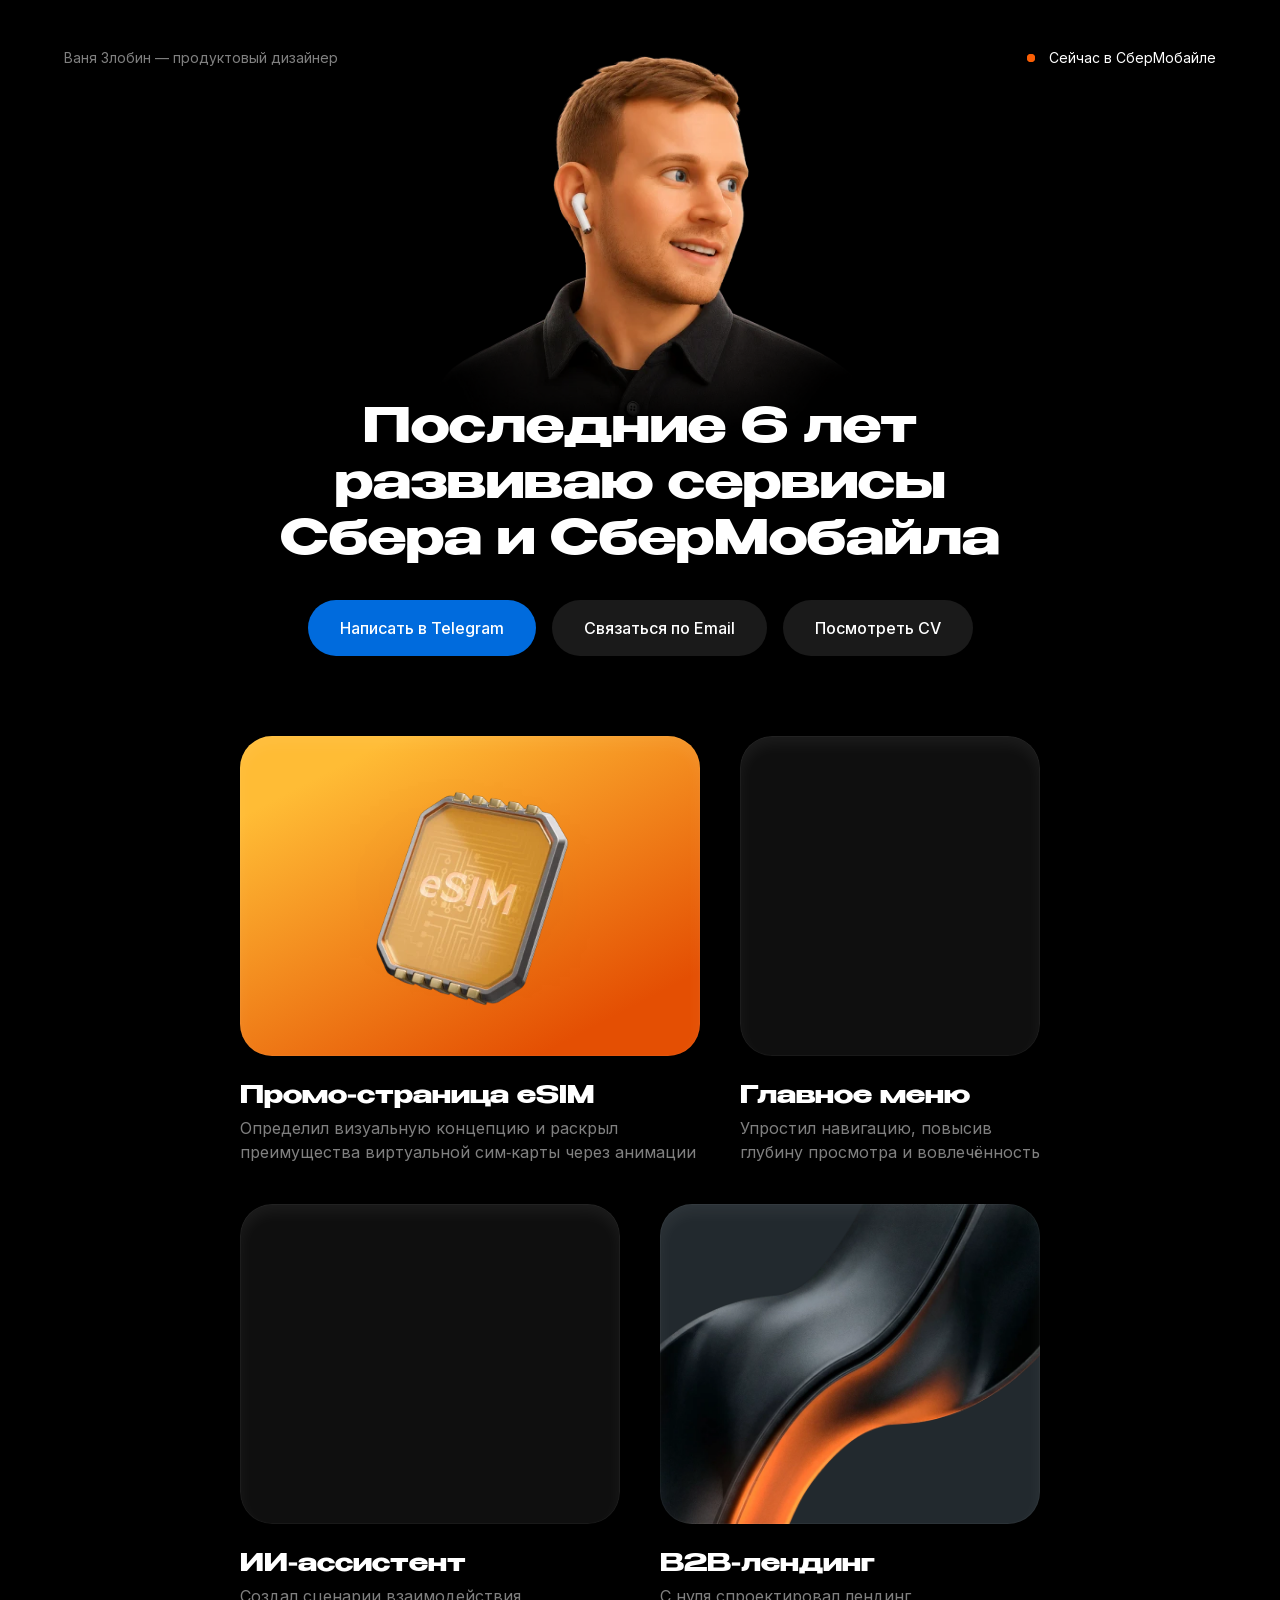
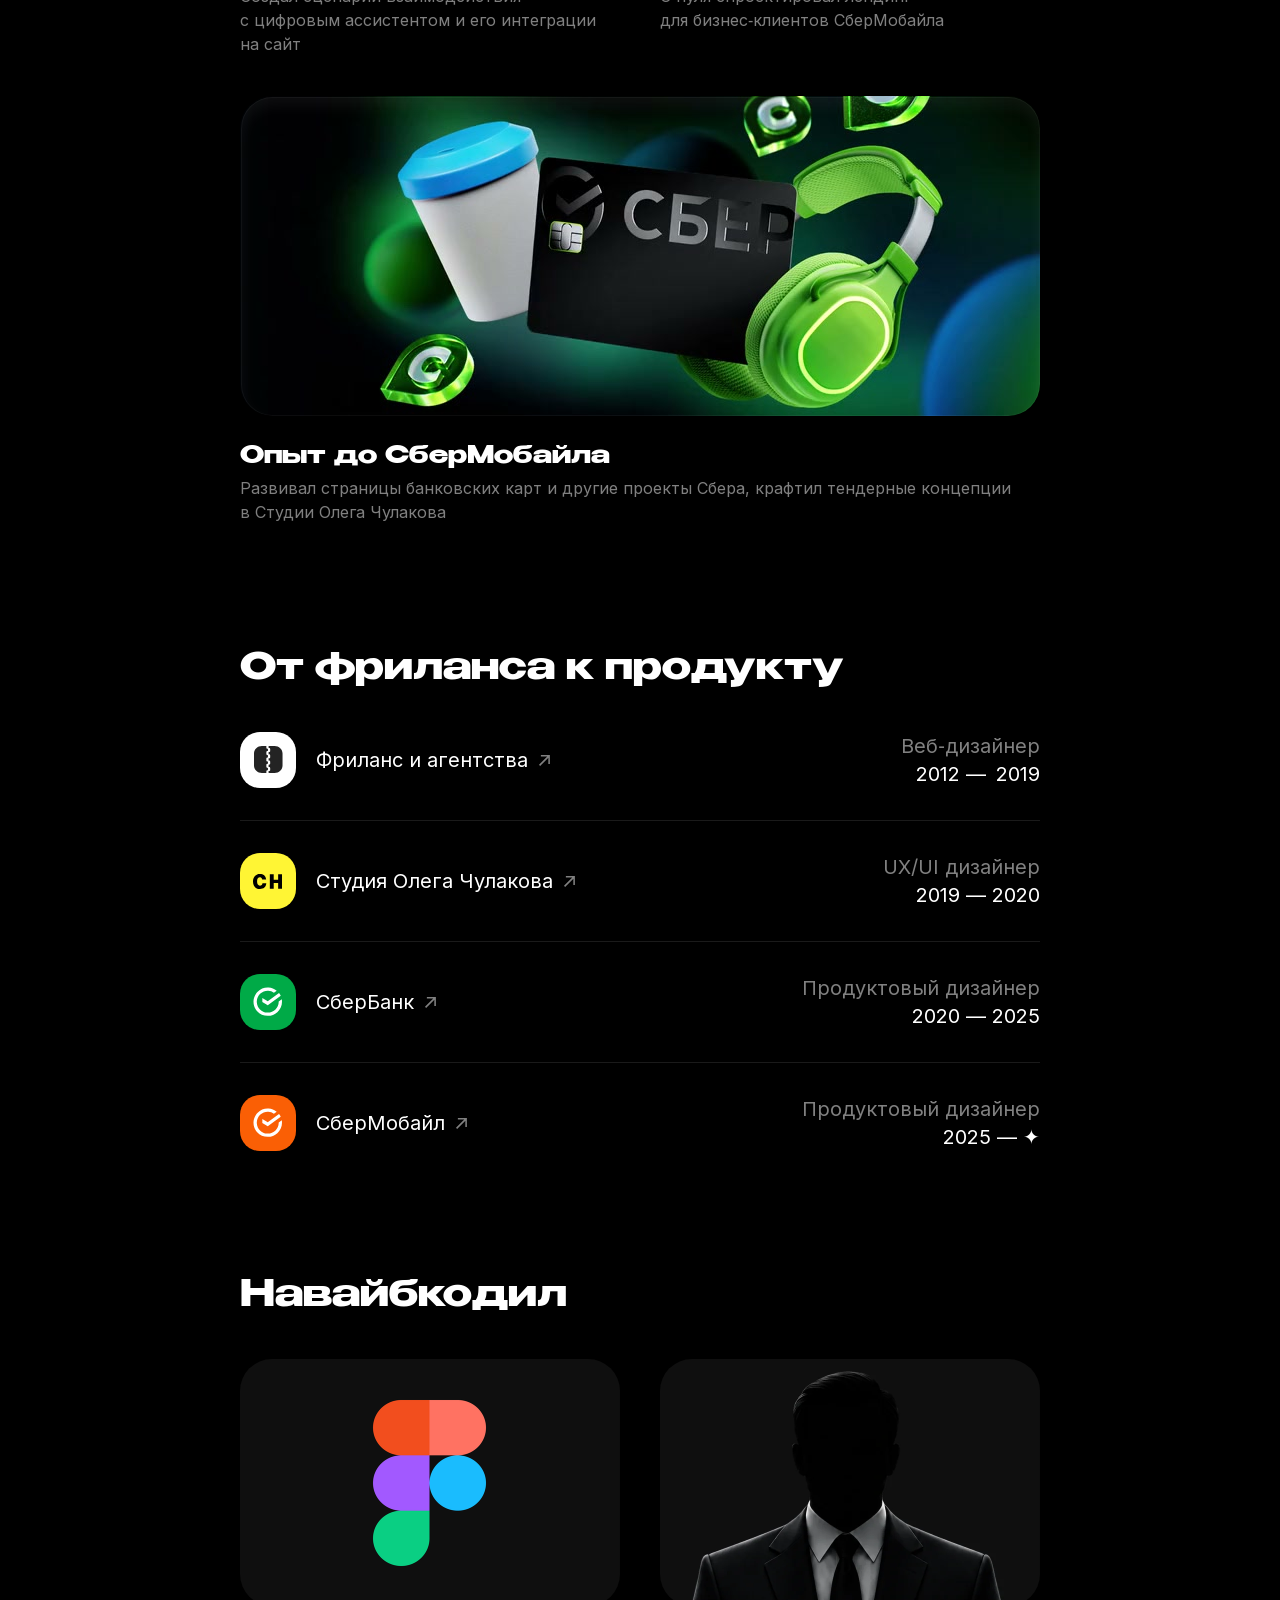
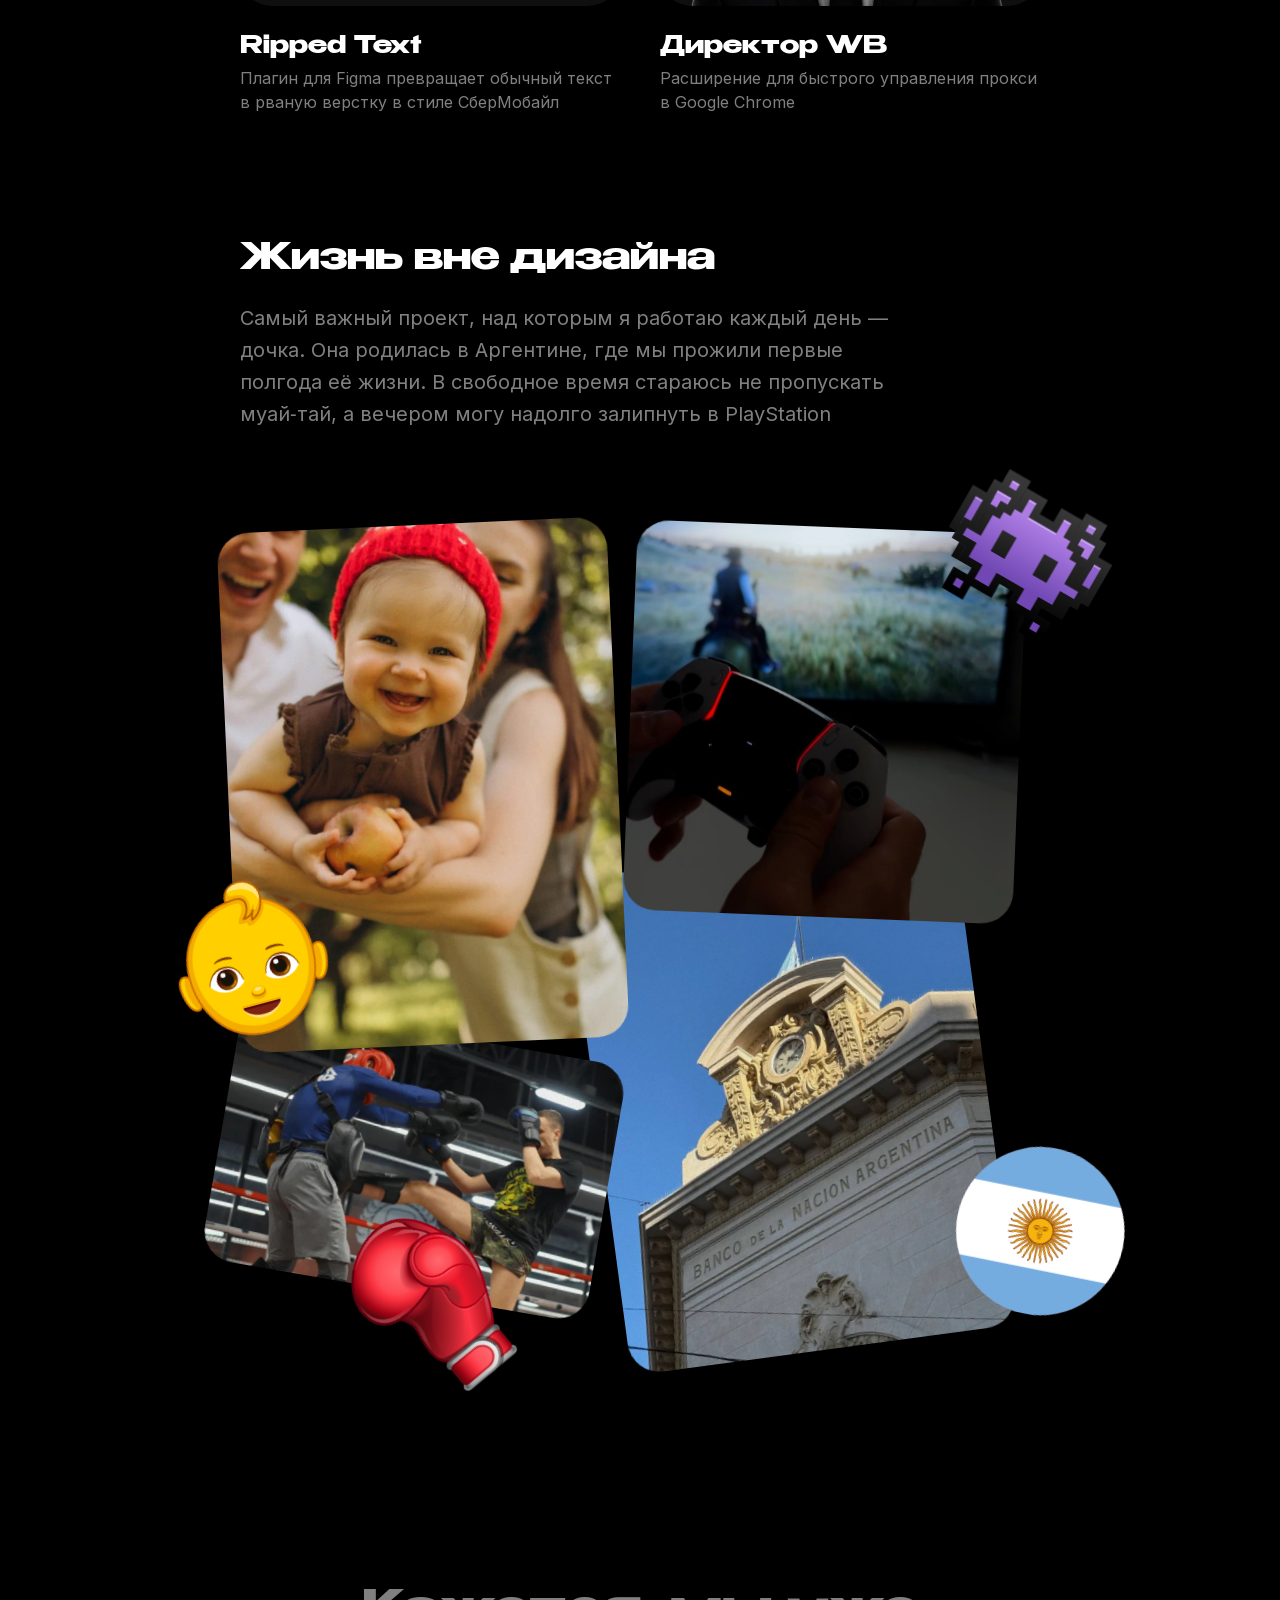
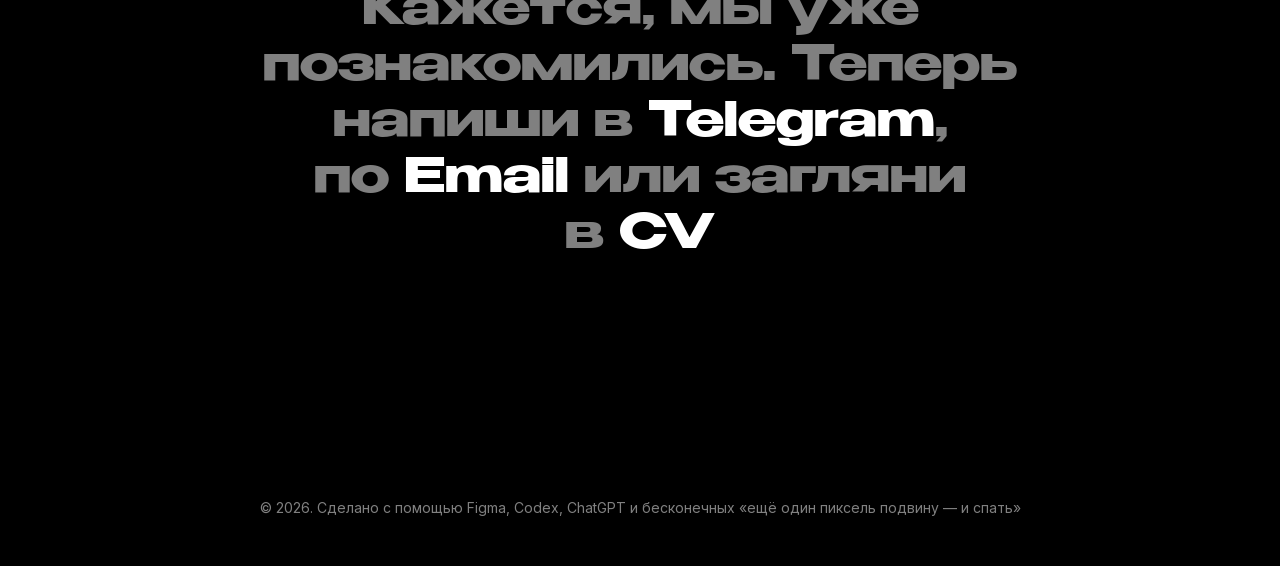
==== index.html @ 4878f463 "Publish portfolio site" ====
<!doctype html>
<html lang="ru">
  <head>
    <meta charset="UTF-8" />
    <meta name="viewport" content="width=device-width, initial-scale=1.0" />
    <meta name="description" content="Портфолио продуктового дизайнера Вани Злобина" />
    <link rel="canonical" href="https://ivanzlobin.com/" />
    <meta property="og:url" content="https://ivanzlobin.com/" />
    <meta property="og:image" content="https://ivanzlobin.com/public/assets/og-image.jpg" />
    <meta property="og:image:width" content="960" />
    <meta property="og:image:height" content="960" />
    <title>Ваня Злобин</title>
    <link rel="icon" href="/public/portrait-icon-32-v4.png" sizes="32x32" type="image/png" />
    <link rel="icon" href="/public/portrait-icon-192-v4.png" sizes="192x192" type="image/png" />
    <link rel="apple-touch-icon" href="/public/portrait-apple-touch-180-v4.png" sizes="180x180" />
    <link rel="preload" href="public/fonts/benzin-bold.b8257b15de48.woff2" as="font" type="font/woff2" crossorigin />
    <link rel="preload" href="public/fonts/inter-cyrillic.aebf2ab4a4ce.woff2" as="font" type="font/woff2" crossorigin />
    <link rel="preload" href="public/fonts/inter-latin.c940764593d0.woff2" as="font" type="font/woff2" crossorigin />
    <link rel="preload" href="public/assets/hero-head-reveal.webp?v=20260917-1" as="image" type="image/webp" media="(hover: hover) and (pointer: fine)" />
    <link rel="stylesheet" href="styles.css?v=20260928-4" />
    <link rel="stylesheet" href="public/lib/agency-modal.css?v=20260928-3" />
    <link rel="stylesheet" href="public/lib/media-interactions.css?v=20260924-1" />
    <script src="public/lib/media-interactions.js?v=20260918-1" defer></script>
  </head>
  <body>
    <div class="page">
      <header class="site-header">
        <p class="designer-label">Ваня Злобин&nbsp;—<br class="tablet-break" /> продуктовый дизайнер</p>
        <p class="work-status"><img src="public/assets/figma/status.svg" alt="" />Сейчас в&nbsp;СберМобайле</p>
      </header>

      <main>
        <section class="hero" aria-labelledby="hero-title">
          <div class="portrait" data-mask-hover-reveal>
            <picture>
              <source data-hero-video-poster media="(hover: none), (pointer: coarse)" srcset="public/assets/hero-head-mobile-poster-320.webp 320w, public/assets/hero-head-mobile-poster-600.webp 600w, public/assets/hero-head-mobile-poster-960.webp 960w" sizes="(max-width: 359px) calc(100vw - 32px), (max-width: 599px) 300px, 480px" type="image/webp" />
              <img class="hero-head hero-head-default" src="public/assets/hero-head-default.webp?v=20260915-2" srcset="public/assets/hero-head-default-480.webp 480w, public/assets/hero-head-default-800.webp 800w, public/assets/hero-head-default.webp?v=20260915-2 960w" sizes="(max-width: 599px) 300px, (max-width: 1199px) 360px, 480px" alt="Ваня Злобин" width="960" height="960" decoding="async" fetchpriority="high" />
            </picture>
            <img class="hero-head hero-head-reveal" data-src="public/assets/hero-head-reveal.webp?v=20260917-1" alt="" width="960" height="960" decoding="async" aria-hidden="true" />
            <canvas class="hero-reveal-canvas" aria-hidden="true"></canvas>
            <input class="hero-haptic-switch" data-ui-media type="checkbox" switch aria-label="Оживить аватар" />
            <p class="work-status work-status-mobile"><img src="public/assets/figma/status.svg" alt="" />Сейчас в&nbsp;СберМобайле</p>
          </div>
          <div class="hero-content">
            <h1 id="hero-title">
              <span class="desktop-only">Последние 6&nbsp;лет развиваю сервисы Сбера и&nbsp;СберМобайла</span>
              <span class="mobile-only">Последние 6 лет работаю над продуктами Сбера</span>
            </h1>
            <div class="actions">
              <a class="button button-primary" href="https://t.me/baho9208" target="_blank" rel="noreferrer">Написать в&nbsp;Telegram</a>
              <a class="button" href="mailto:ivanzl9208@gmail.com"><span class="desktop-only">Связаться по&nbsp;Email</span><span class="mobile-only">Email</span></a>
              <a class="button" href="/cv_zlobin.pdf#zoom=50" target="_blank" rel="noopener noreferrer"><span class="desktop-only">Посмотреть CV</span><span class="mobile-only">CV</span></a>
            </div>
          </div>
        </section>

        <section class="projects" aria-label="Проекты">
          <article class="project project-esim">
            <a class="case-link" href="/cases/esim/" aria-labelledby="case-esim-title"></a>
            <div class="project-media case-preview-container" role="img" aria-label="Промо-страница eSIM">
              <span class="project-visual">
                <img class="project-chip-poster" src="public/assets/cases/chip-esim-first-frame.webp" srcset="public/assets/cases/chip-esim-first-frame-320.webp 320w, public/assets/cases/chip-esim-first-frame-600.webp 600w, public/assets/cases/chip-esim-first-frame.webp 800w" sizes="(max-width: 599px) 264px, 240px" width="800" height="800" alt="" aria-hidden="true" draggable="false" decoding="async" />
                <video class="project-chip-video" autoplay loop muted playsinline preload="none" data-deferred-media aria-hidden="true">
                  <source data-src="public/assets/cases/chip-esim.mov" type='video/quicktime; codecs="hvc1"' />
                  <source data-src="public/assets/cases/chip-esim.webm" type='video/webm; codecs="vp9"' />
                </video>
              </span>
            </div>
            <div class="project-copy"><h2 id="case-esim-title">Промо&#8209;страница eSIM</h2><p>Определил визуальную концепцию и&nbsp;раскрыл преимущества виртуальной сим&#8209;карты через анимации</p></div>
          </article>
          <article class="project project-menu">
            <a class="case-link" href="/cases/menu/" aria-labelledby="case-menu-title"></a>
            <div class="project-media case-preview-container" role="img" aria-label="Главное меню"><picture class="project-visual"><source media="(min-width: 600px) and (max-width: 767px)" srcset="public/assets/cases/case-menu-intermediate.webp" /><source media="(max-width: 599px)" srcset="public/assets/cases/case-menu-mobile.webp" /><img class="project-image" src="public/assets/cases/case-menu-desktop.webp" alt="" draggable="false" loading="lazy" decoding="async" /></picture></div>
            <div class="project-copy"><h2 id="case-menu-title">Главное меню</h2><p>Упростил навигацию, повысив глубину просмотра и&nbsp;вовлечённость</p></div>
          </article>
          <article class="project project-ai">
            <a class="case-link" href="/cases/ai-assistant/" aria-labelledby="case-ai-assistant-title"></a>
            <div class="project-media case-preview-container" role="img" aria-label="ИИ-ассистент"><picture class="project-visual"><source media="(min-width: 600px) and (max-width: 767px)" srcset="public/assets/cases/case-ai-assistant-intermediate.webp" /><source media="(max-width: 599px)" srcset="public/assets/cases/case-ai-assistant-mobile.webp" /><img class="project-image" src="public/assets/cases/case-ai-assistant-desktop.webp" alt="" draggable="false" loading="lazy" decoding="async" /></picture></div>
            <div class="project-copy"><h2 id="case-ai-assistant-title">ИИ&#8209;ассистент</h2><p>Создал сценарии взаимодействия с&nbsp;цифровым ассистентом и&nbsp;его интеграции на&nbsp;сайт</p></div>
          </article>
          <article class="project project-b2b">
            <a class="case-link" href="/cases/b2b/" aria-labelledby="case-b2b-title"></a>
            <div class="project-media case-preview-container" role="img" aria-label="B2B-лендинг">
              <span class="project-visual">
                <img class="project-b2b-poster" src="public/assets/cases/case-b2b-first-frame.webp" srcset="public/assets/cases/case-b2b-first-frame-1200.webp 1200w, public/assets/cases/case-b2b-first-frame-1600.webp 1600w, public/assets/cases/case-b2b-first-frame.webp 1920w" sizes="(max-width: 599px) 750px, 570px" width="1920" height="1072" alt="" aria-hidden="true" draggable="false" loading="lazy" decoding="async" />
                <video class="project-b2b-video" autoplay loop muted playsinline preload="none" data-deferred-media aria-hidden="true">
                  <source data-src="public/assets/cases/case-b2b-edge-glow-surface.mov" type='video/quicktime; codecs="hvc1"' />
                  <source data-src="public/assets/cases/case-b2b-edge-glow-surface.webm" type='video/webm; codecs="vp9"' />
                </video>
              </span>
            </div>
            <div class="project-copy"><h2 id="case-b2b-title">B2B&#8209;лендинг</h2><p>С&nbsp;нуля спроектировал лендинг для&nbsp;бизнес&#8209;клиентов СберМобайла</p></div>
          </article>
          <article class="project project-legacy">
            <a class="case-link" href="/cases/pre-sbermobile/" aria-labelledby="case-pre-sbermobile-title"></a>
            <div class="project-media case-preview-container" role="img" aria-label="Опыт до СберМобайла">
              <span class="project-visual">
                <img class="project-legacy-poster" src="public/assets/cases/pre-sbermobile-experience-poster.jpg" width="1204" height="426" alt="" aria-hidden="true" draggable="false" loading="lazy" decoding="async" />
                <video class="project-legacy-video" autoplay muted loop playsinline preload="none" data-deferred-media aria-hidden="true">
                  <source data-src="public/assets/cases/pre-sbermobile-experience.webm" type='video/webm; codecs="vp9"' />
                  <source data-src="public/assets/cases/pre-sbermobile-experience.mp4" type='video/mp4; codecs="avc1.64001f"' />
                </video>
              </span>
            </div>
            <div class="project-copy"><h2 id="case-pre-sbermobile-title">Опыт до&nbsp;СберМобайла</h2><p>Развивал страницы банковских карт и другие проекты Сбера, крафтил тендерные концепции в&nbsp;Студии Олега Чулакова</p></div>
          </article>
        </section>

        <div class="career-flow">
          <div class="career-flow-stage">
        <section id="experience" class="experience content" aria-labelledby="experience-title">
          <h2 class="section-title" id="experience-title" data-soft-blur-in>От&nbsp;фриланса к&nbsp;продукту</h2>
          <div class="jobs">
            <button class="job" type="button" data-open-agency-modal aria-haspopup="dialog" aria-controls="agency-modal">
              <span class="company"><span class="company-mark brand-mark brand-mark--agency"><img src="public/assets/figma/company-agency.svg" alt="" width="56" height="56" /></span><span><b>Фриланс и&nbsp;агентства<img class="company-arrow" src="public/assets/figma/career-arrow-desktop.svg" alt="" aria-hidden="true" width="24" height="24" /></b><small>Веб&#8209;дизайнер</small></span></span><span class="role">Веб&#8209;дизайнер</span><span class="years" aria-label="2012–2019"><span class="counter-number" data-counter-target="2012" aria-hidden="true">2012</span>&nbsp;—&nbsp;<span class="counter-number" data-counter-target="2019" aria-hidden="true">2019</span></span>
            </button>
            <a class="job" href="https://ochen.digital/" target="_blank" rel="noreferrer">
              <span class="company"><span class="company-mark brand-mark brand-mark--chulakov"><img src="public/assets/figma/company-chulakov.svg" alt="" width="56" height="56" /></span><span><b>Студия Олега Чулакова<img class="company-arrow" src="public/assets/figma/career-arrow-desktop.svg" alt="" aria-hidden="true" width="24" height="24" /></b><small>UX/UI дизайнер</small></span></span><span class="role">UX/UI дизайнер</span><span class="years" aria-label="2019–2020"><span class="counter-number" data-counter-target="2019" aria-hidden="true">2019</span>&nbsp;—&nbsp;<span class="counter-number" data-counter-target="2020" aria-hidden="true">2020</span></span>
            </a>
            <a class="job" href="https://sberbank.ru" target="_blank" rel="noreferrer">
              <span class="company"><span class="company-mark brand-mark brand-mark--sber"><img src="public/assets/figma/company-sber.svg" alt="" width="56" height="56" /></span><span><b>СберБанк<img class="company-arrow" src="public/assets/figma/career-arrow-desktop.svg" alt="" aria-hidden="true" width="24" height="24" /></b><small>Продуктовый дизайнер</small></span></span><span class="role">Продуктовый дизайнер</span><span class="years" aria-label="2020–2025"><span class="counter-number" data-counter-target="2020" aria-hidden="true">2020</span>&nbsp;—&nbsp;<span class="counter-number" data-counter-target="2025" aria-hidden="true">2025</span></span>
            </a>
            <a class="job" href="https://sbermobile.ru" target="_blank" rel="noreferrer">
              <span class="company"><span class="company-mark brand-mark brand-mark--sbermobile"><img src="public/assets/figma/company.svg" alt="" width="56" height="56" /></span><span><b>СберМобайл<img class="company-arrow" src="public/assets/figma/career-arrow-desktop.svg" alt="" aria-hidden="true" width="24" height="24" /></b><small>Продуктовый дизайнер</small></span></span><span class="role">Продуктовый дизайнер</span><span class="years" aria-label="2025 — по настоящее время"><span class="counter-number" data-counter-target="2025" aria-hidden="true">2025</span>&nbsp;—&nbsp;✦</span>
            </a>
          </div>
          <div class="career-scroll" aria-label="Карьерный путь">
            <div class="career-stage">
              <h2 class="section-title career-mobile-title" data-soft-blur-in>От фриланса к&nbsp;продукту</h2>
              <div class="career-steps">
                <button class="career-step" type="button" data-open-agency-modal aria-haspopup="dialog" aria-controls="agency-modal" aria-current="step">
                  <span class="career-icon brand-mark brand-mark--agency"><img src="public/assets/figma/company-agency.svg" alt="" width="56" height="56" /></span>
                  <span class="career-step-copy"><span class="career-step-name"><span class="career-step-name-text">Фриланс&nbsp;и <span class="career-step-name-tail">агентства<img class="career-step-arrow" src="public/assets/figma/career-arrow.svg" alt="" aria-hidden="true" width="16" height="16" /></span></span></span><span class="career-step-role">Веб-дизайнер</span><span class="career-step-years">2012 — 2019</span></span>
                  <span class="career-check" aria-hidden="true"><svg viewBox="0 0 24 24" width="24" height="24" focusable="false"><path d="M7.89062 12.7076L10.6319 15.4489L16.6156 9.46387" /></svg></span>
                  <span class="career-connector" aria-hidden="true"><span class="career-connector-fill"></span></span>
                </button>
                <a class="career-step" href="https://ochen.digital/" target="_blank" rel="noreferrer">
                  <span class="career-icon brand-mark brand-mark--chulakov"><img src="public/assets/figma/company-chulakov.svg" alt="" width="56" height="56" /></span>
                  <span class="career-step-copy"><span class="career-step-name"><span class="career-step-name-text">Студия <span class="career-step-name-tail">Олега&nbsp;Чулакова<img class="career-step-arrow" src="public/assets/figma/career-arrow.svg" alt="" aria-hidden="true" width="16" height="16" /></span></span></span><span class="career-step-role">UX/UI дизайнер</span><span class="career-step-years">2019 — 2020</span></span>
                  <span class="career-check" aria-hidden="true"><svg viewBox="0 0 24 24" width="24" height="24" focusable="false"><path d="M7.89062 12.7076L10.6319 15.4489L16.6156 9.46387" /></svg></span>
                  <span class="career-connector" aria-hidden="true"><span class="career-connector-fill"></span></span>
                </a>
                <a class="career-step" href="https://sberbank.ru" target="_blank" rel="noreferrer">
                  <span class="career-icon brand-mark brand-mark--sber"><img src="public/assets/figma/company-sber.svg" alt="" width="56" height="56" /></span>
                  <span class="career-step-copy"><span class="career-step-name"><span class="career-step-name-text"><span class="career-step-name-tail">СберБанк<img class="career-step-arrow" src="public/assets/figma/career-arrow.svg" alt="" aria-hidden="true" width="16" height="16" /></span></span></span><span class="career-step-role">Продуктовый дизайнер</span><span class="career-step-years">2020 — 2025</span></span>
                  <span class="career-check" aria-hidden="true"><svg viewBox="0 0 24 24" width="24" height="24" focusable="false"><path d="M7.89062 12.7076L10.6319 15.4489L16.6156 9.46387" /></svg></span>
                  <span class="career-connector" aria-hidden="true"><span class="career-connector-fill"></span></span>
                </a>
                <a class="career-step" href="https://sbermobile.ru" target="_blank" rel="noreferrer">
                  <span class="career-icon brand-mark brand-mark--sbermobile"><img src="public/assets/figma/company.svg" alt="" width="56" height="56" /></span>
                  <span class="career-step-copy"><span class="career-step-name"><span class="career-step-name-text"><span class="career-step-name-tail">СберМобайл<img class="career-step-arrow" src="public/assets/figma/career-arrow.svg" alt="" aria-hidden="true" width="16" height="16" /></span></span></span><span class="career-step-role">Продуктовый дизайнер</span><span class="career-step-years">2025 — ✦</span></span>
                  <span class="career-check" aria-hidden="true"><svg viewBox="0 0 24 24" width="24" height="24" focusable="false"><path d="M7.89062 12.7076L10.6319 15.4489L16.6156 9.46387" /></svg></span>
                </a>
              </div>
            </div>
          </div>
        </section>

        <section class="vibecoded content" aria-labelledby="vibecoded-title">
          <h2 class="section-title" id="vibecoded-title" data-soft-blur-in>Навайбкодил</h2>
          <div class="vibecoded-grid">
            <a class="project vibecoded-card" href="/cases/ripped-text/" aria-labelledby="case-ripped-text-title">
              <div class="project-media" role="img" aria-label="Логотип Figma для плагина Ripped Text"><span class="project-visual"><img class="project-image" src="public/assets/vibe-coded/ripped-text.webp" alt="" width="760" height="494" draggable="false" loading="lazy" decoding="async" /></span></div>
              <div class="project-copy"><h2 id="case-ripped-text-title">Ripped Text</h2><p>Плагин для&nbsp;Figma превращает обычный текст в&nbsp;рваную верстку в&nbsp;стиле СберМобайл</p></div>
            </a>
            <a class="project vibecoded-card" href="/cases/director-wb/" aria-labelledby="case-director-wb-title">
              <div class="project-media" role="img" aria-label="Директор WB"><span class="project-visual"><img class="project-image" src="public/assets/vibe-coded/director-wb.webp" alt="" width="760" height="494" draggable="false" loading="lazy" decoding="async" /></span></div>
              <div class="project-copy"><h2 id="case-director-wb-title">Директор WB</h2><p>Расширение для&nbsp;быстрого управления прокси в&nbsp;Google Chrome</p></div>
            </a>
          </div>
        </section>

          </div>
        </div>

        <section class="about content" aria-labelledby="about-title">
          <h2 class="section-title" id="about-title" data-soft-blur-in>Жизнь вне дизайна</h2>
          <p class="about-copy">Самый важный проект, над которым я&nbsp;работаю каждый день&nbsp;— дочка. Она родилась в&nbsp;Аргентине, где мы&nbsp;прожили первые полгода её жизни. В&nbsp;свободное время стараюсь не&nbsp;пропускать муай&#8209;тай, а&nbsp;вечером могу надолго залипнуть в&nbsp;PlayStation</p>
          <div class="collage" aria-label="Фотографии из жизни">
            <img class="photo photo-family" src="public/assets/life/baby.webp" srcset="public/assets/life/baby-360.webp 360w, public/assets/life/baby-560.webp 560w, public/assets/life/baby.webp 780w" sizes="(max-width: 599px) 180px, (max-width: 767px) 269px, 390px" width="780" height="1040" alt="Семейная фотография с дочкой" draggable="false" loading="lazy" decoding="async" />
            <img class="photo photo-baby photo-baby-poster" data-parallax-speed="-38" src="public/assets/life/life-playstation-poster.jpg" srcset="public/assets/life/life-playstation-poster-320.jpg 320w, public/assets/life/life-playstation-poster-560.jpg 560w, public/assets/life/life-playstation-poster.jpg 780w" sizes="(max-width: 599px) 140px, (max-width: 767px) 269px, 390px" width="780" height="780" alt="" aria-hidden="true" draggable="false" loading="lazy" decoding="async" />
            <video class="photo photo-baby" data-parallax-speed="-38" aria-label="Игра на PlayStation" width="780" height="780" autoplay muted loop playsinline preload="none" data-deferred-media>
              <source data-src="public/assets/life/life-playstation.webm" type="video/webm" />
              <source data-src="public/assets/life/life-playstation.mp4" type="video/mp4" />
            </video>
            <img class="photo photo-gaming" data-parallax-speed="26" src="public/assets/life/arg.webp" srcset="public/assets/life/arg-300.webp 300w, public/assets/life/arg-560.webp 560w, public/assets/life/arg.webp 780w" sizes="(max-width: 599px) 140px, (max-width: 767px) 269px, 390px" width="780" height="1000" alt="Здание Банка Аргентины" draggable="false" loading="lazy" decoding="async" />
            <img class="photo photo-boxing" data-parallax-speed="-22" src="public/assets/life/kik.webp" srcset="public/assets/life/kik-360.webp 360w, public/assets/life/kik-560.webp 560w, public/assets/life/kik.webp 780w" sizes="(max-width: 599px) 180px, (max-width: 767px) 268px, 390px" width="780" height="520" alt="Тренировка по муай-тай" draggable="false" loading="lazy" decoding="async" />
            <span class="sticker sticker-baby" data-haptic-pattern="success" data-parallax-speed="48" data-reaction-pool="👶🏼,⭐,💖,🍼,👼🏻"><span class="sticker-glyph" aria-hidden="true"><img class="sticker-art" src="public/assets/life/emoji/baby.svg" alt="" draggable="false" /></span><input class="sticker-haptic-switch" type="checkbox" switch aria-label="Запустить реакцию: дочка" /></span>
            <span class="sticker sticker-game" data-haptic-pattern="buzz" data-parallax-speed="-64" data-reaction-pool="👾,🎮,😵‍💫,💪🏻,🕖"><span class="sticker-glyph" aria-hidden="true"><img class="sticker-art" src="public/assets/life/emoji/game.svg" alt="" draggable="false" /></span><input class="sticker-haptic-switch" type="checkbox" switch aria-label="Запустить реакцию: игры" /></span>
            <span class="sticker sticker-boxing" data-haptic-pattern="error" data-parallax-speed="36" data-reaction-pool="🥊,💪🏻,🩸,🤕,💦"><span class="sticker-glyph" aria-hidden="true"><img class="sticker-art" src="public/assets/life/emoji/box.svg" alt="" draggable="false" /></span><input class="sticker-haptic-switch" type="checkbox" switch aria-label="Запустить реакцию: муай-тай" /></span>
            <span class="sticker sticker-argentina" data-haptic-pattern="nudge" data-parallax-speed="-44" data-reaction-pool="🇦🇷,🥐,🎉,👋,☀️"><span class="sticker-glyph" aria-hidden="true"><img class="sticker-art" src="public/assets/life/emoji/arg.svg" alt="" draggable="false" /></span><input class="sticker-haptic-switch" type="checkbox" switch aria-label="Запустить реакцию: Аргентина" /></span>
          </div>
        </section>

        <section class="contact content" aria-label="Контакты"><h2><span class="desktop-only">Кажется, мы&nbsp;уже познакомились. Теперь напиши <span class="contact-keep-together">в&nbsp;<a class="contact-roll" href="https://t.me/baho9208" target="_blank" rel="noreferrer"><span class="contact-roll-line">Telegram</span><span class="contact-roll-line" aria-hidden="true">Telegram</span></a></span>, <span class="contact-keep-together">по&nbsp;<a class="contact-roll" href="mailto:ivanzl9208@gmail.com"><span class="contact-roll-line">Email</span><span class="contact-roll-line" aria-hidden="true">Email</span></a></span> или&nbsp;загляни <span class="contact-keep-together">в&nbsp;<a class="contact-roll" href="/cv_zlobin.pdf#zoom=50" target="_blank" rel="noopener noreferrer"><span class="contact-roll-line">CV</span><span class="contact-roll-line" aria-hidden="true">CV</span></a></span></span><span class="mobile-only">Продолжим <span class="contact-keep-together">в&nbsp;<a class="contact-roll" href="https://t.me/baho9208" target="_blank" rel="noreferrer"><span class="contact-roll-line">Telegram</span><span class="contact-roll-line" aria-hidden="true">Telegram</span></a></span>, <span class="contact-keep-together">по&nbsp;<a class="contact-roll" href="mailto:ivanzl9208@gmail.com"><span class="contact-roll-line">Email</span><span class="contact-roll-line" aria-hidden="true">Email</span></a></span> или&nbsp;загляни <span class="contact-keep-together">в&nbsp;<a class="contact-roll" href="/cv_zlobin.pdf#zoom=50" target="_blank" rel="noopener noreferrer"><span class="contact-roll-line">CV</span><span class="contact-roll-line" aria-hidden="true">CV</span></a></span></span></h2></section>
      </main>
      <footer class="footer content">©&nbsp;2026. Сделано с&nbsp;помощью Figma, Codex, ChatGPT и&nbsp;бесконечных «ещё один пиксель подвину&nbsp;— и&nbsp;спать»</footer>
    </div>
    <nav class="contact-island" aria-label="Быстрые контакты" aria-hidden="true">
      <a href="https://t.me/baho9208" target="_blank" rel="noreferrer">Telegram</a>
      <span class="contact-island-divider" aria-hidden="true"></span>
      <a href="mailto:ivanzl9208@gmail.com">Email</a>
      <span class="contact-island-divider" aria-hidden="true"></span>
      <a href="/cv_zlobin.pdf#zoom=50" target="_blank" rel="noopener noreferrer">CV</a>
    </nav>
    <dialog class="agency-modal" id="agency-modal" role="dialog" aria-modal="true" aria-labelledby="agency-modal-title">
      <div class="agency-modal-scroll">
        <div class="agency-modal-content">
          <h2 class="agency-modal-title" id="agency-modal-title" tabindex="-1">Фриланс и&nbsp;агентства</h2>
          <ul class="agency-modal-list">
            <li class="agency-modal-list-item">
              <a class="agency-modal-entry" href="https://www.fl.ru/users/green9208/portfolio/" target="_blank" rel="noreferrer">
                <span class="agency-modal-entry-main">
                  <span class="agency-modal-logo brand-mark brand-mark--freelance"><img src="public/assets/figma/agency-freelance.svg" alt="" width="56" height="56" /></span>
                  <span class="agency-modal-name">Фриланс<picture class="agency-modal-arrow"><source media="(max-width: 599px)" srcset="public/assets/figma/career-arrow.svg" /><img src="public/assets/figma/career-arrow-desktop.svg" alt="" aria-hidden="true" width="24" height="24" /></picture></span>
                </span>
                <span class="agency-modal-details"><span class="agency-modal-role">Графический и веб-дизайнер</span><span class="agency-modal-years">2012 — 2015</span></span>
              </a>
            </li>
            <li class="agency-modal-list-item">
              <a class="agency-modal-entry" href="https://synaptik.ru/" target="_blank" rel="noreferrer">
                <span class="agency-modal-entry-main">
                  <span class="agency-modal-logo brand-mark brand-mark--synaptik"><img src="public/assets/figma/agency-modal-synaptik.svg" alt="" width="56" height="56" /></span>
                  <span class="agency-modal-name">Синаптик<picture class="agency-modal-arrow"><source media="(max-width: 599px)" srcset="public/assets/figma/career-arrow.svg" /><img src="public/assets/figma/career-arrow-desktop.svg" alt="" aria-hidden="true" width="24" height="24" /></picture></span>
                </span>
                <span class="agency-modal-details"><span class="agency-modal-role">Веб-дизайнер</span><span class="agency-modal-years">2015 — 2016 · 2018&nbsp;—&nbsp;2019</span></span>
              </a>
            </li>
            <li class="agency-modal-list-item">
              <a class="agency-modal-entry" href="http://creativa.su" target="_blank" rel="noreferrer">
                <span class="agency-modal-entry-main">
                  <span class="agency-modal-logo brand-mark brand-mark--creativa"><img src="public/assets/figma/agency-modal-creativa.svg" alt="" width="56" height="56" /></span>
                  <span class="agency-modal-name">Creativa<picture class="agency-modal-arrow"><source media="(max-width: 599px)" srcset="public/assets/figma/career-arrow.svg" /><img src="public/assets/figma/career-arrow-desktop.svg" alt="" aria-hidden="true" width="24" height="24" /></picture></span>
                </span>
                <span class="agency-modal-details"><span class="agency-modal-role">Веб-дизайнер</span><span class="agency-modal-years">2016 — 2018</span></span>
              </a>
            </li>
          </ul>
        </div>
      </div>
      <div class="anchor-menu agency-modal-navigation" aria-hidden="true" inert>
        <button class="anchor-menu-panel anchor-menu-close agency-modal-close" type="button" aria-label="Закрыть список мест работы">Закрыть</button>
      </div>
    </dialog>
    <script src="public/lib/russian-typography.js?v=20260917-1" defer></script>
    <script src="public/lib/interaction-demos.js?v=20260917-1" defer></script>
    <script src="public/lib/esim-video.js?v=20260928-1" defer></script>
    <script src="public/lib/career-timeline.js?v=20260924-1" defer></script>
    <script src="public/lib/anchor-menu.js?v=2" defer></script>
    <script src="public/lib/agency-modal.js?v=20260928-2" defer></script>
    <script src="public/lib/hero-reveal-input.js?v=20260918-1" defer></script>
    <script src="public/lib/project-media-press.js?v=20260918-1" defer></script>
    <script src="script.js?v=20260928-2" defer></script>
  </body>
</html>
---- styles.css ----
@font-face {
  font-family: "Benzin";
  src: url("public/fonts/benzin-bold.b8257b15de48.woff2") format("woff2"),
       url("public/fonts/benzin-bold.d093c6b28947.woff") format("woff");
  font-weight: 700;
  font-style: normal;
  font-display: swap;
}

/* Same Inter v20 subsets and glyph coverage as the former Google Fonts CSS.
   Both requested weights share the same variable WOFF2 file per subset. */
@font-face {
  font-family: "Inter";
  font-style: normal;
  font-weight: 400 500;
  font-display: swap;
  src: url("public/fonts/inter-cyrillic-ext.fccca918fea4.woff2") format("woff2");
  unicode-range: U+0460-052F, U+1C80-1C8A, U+20B4, U+2DE0-2DFF, U+A640-A69F, U+FE2E-FE2F;
}
@font-face {
  font-family: "Inter";
  font-style: normal;
  font-weight: 400 500;
  font-display: swap;
  src: url("public/fonts/inter-cyrillic.aebf2ab4a4ce.woff2") format("woff2");
  unicode-range: U+0301, U+0400-045F, U+0490-0491, U+04B0-04B1, U+2116;
}
@font-face {
  font-family: "Inter";
  font-style: normal;
  font-weight: 400 500;
  font-display: swap;
  src: url("public/fonts/inter-greek-ext.a2e2c783ca6f.woff2") format("woff2");
  unicode-range: U+1F00-1FFF;
}
@font-face {
  font-family: "Inter";
  font-style: normal;
  font-weight: 400 500;
  font-display: swap;
  src: url("public/fonts/inter-greek.46dd4cdca58c.woff2") format("woff2");
  unicode-range: U+0370-0377, U+037A-037F, U+0384-038A, U+038C, U+038E-03A1, U+03A3-03FF;
}
@font-face {
  font-family: "Inter";
  font-style: normal;
  font-weight: 400 500;
  font-display: swap;
  src: url("public/fonts/inter-vietnamese.8db00ff46c67.woff2") format("woff2");
  unicode-range: U+0102-0103, U+0110-0111, U+0128-0129, U+0168-0169, U+01A0-01A1, U+01AF-01B0, U+0300-0301, U+0303-0304, U+0308-0309, U+0323, U+0329, U+1EA0-1EF9, U+20AB;
}
@font-face {
  font-family: "Inter";
  font-style: normal;
  font-weight: 400 500;
  font-display: swap;
  src: url("public/fonts/inter-latin-ext.a28eb6d3ccb5.woff2") format("woff2");
  unicode-range: U+0100-02BA, U+02BD-02C5, U+02C7-02CC, U+02CE-02D7, U+02DD-02FF, U+0304, U+0308, U+0329, U+1D00-1DBF, U+1E00-1E9F, U+2020, U+20A0-20AB, U+20AD-20C0, U+2113, U+2C60-2C7F, U+A720-A7FF;
}
@font-face {
  font-family: "Inter";
  font-style: normal;
  font-weight: 400 500;
  font-display: swap;
  src: url("public/fonts/inter-latin.c940764593d0.woff2") format("woff2");
  unicode-range: U+0000-00FF, U+0131, U+0152-0153, U+02BB-02BC, U+02C6, U+02DA, U+02DC, U+0304, U+0308, U+0329, U+2000-206F, U+20AC, U+2122, U+2191, U+2193, U+2212, U+2215, U+FEFF, U+FFFD;
}

:root {
  color-scheme: dark;
  --bg: #000;
  --text: #fff;
  --muted: rgba(255, 255, 255, 0.5);
  --line: rgba(255, 255, 255, 0.1);
  --blue: #006bdd;
  font-family: Inter, Arial, sans-serif;
  font-synthesis: none;
}

* { box-sizing: border-box; }
html { scroll-behavior: smooth; overflow-x: clip; background: var(--bg); }
body { position: relative; margin: 0; min-width: 320px; overflow-x: clip; background: var(--bg); color: var(--text); -webkit-font-smoothing: antialiased; }
body::before { content: ""; position: absolute; z-index: 0; top: var(--life-glow-center-y, 0px); left: 50%; width: 2400px; height: 2000px; pointer-events: none; opacity: 0; transform: translate(-50%, -50%); background-position: center; background-size: 100% 100%; background-repeat: no-repeat; transition: opacity 180ms ease-out; }
body.life-glow-ready::before { opacity: 1; background-image: url("public/assets/life/life-glow-desktop.webp?v=20260925-2"); }
body.life-glow-ready.life-glow-hd::before { background-image: url("public/assets/life/life-glow-desktop@2x.webp?v=20260925-2"); }
a { color: inherit; text-decoration: none; }
img { display: block; }
:is(.projects, .vibecoded, .about) img { -webkit-user-drag: none; -webkit-user-select: none; user-select: none; }
.mobile-only { display: none; }
.page { position: relative; z-index: 1; width: min(100%, 1440px); min-height: 100vh; margin-inline: auto; overflow: hidden; background: transparent; }
.content { width: 800px; margin-inline: auto; }

.site-header { position: absolute; z-index: 5; inset: 0 0 auto; height: 96px; font-size: 14px; line-height: 20px; pointer-events: none; }
.designer-label { position: absolute; left: 64px; top: 48px; margin: 0; color: var(--muted); }
.tablet-break { display: none; }
.work-status { position: absolute; top: 48px; right: 64px; margin: 0; display: flex; align-items: center; gap: 8px; font-size: 14px; line-height: 20px; white-space: nowrap; }
.work-status::before, .work-status::after { content: ""; position: absolute; left: 6px; top: 6px; width: 8px; height: 8px; border-radius: 50%; pointer-events: none; }
.work-status::before { z-index: 1; background: #fa5f05; transform-origin: center; animation: status-pulse 1.2s ease-in-out infinite; }
.work-status::after { z-index: 2; background: #fa5f05; }
.work-status img { position: relative; z-index: 0; width: 20px; height: 20px; opacity: 0; }
.work-status-mobile { display: none; }

@keyframes status-pulse {
  0% { opacity: 0.75; transform: scale(1); }
  62.5% { opacity: 0; transform: scale(2.4); }
  100% { opacity: 0; transform: scale(2.4); }
}

.hero { position: relative; width: 100%; margin-inline: auto; }
.portrait { position: absolute; z-index: 1; top: 32px; left: 50%; width: clamp(360px, 33.333vw, 480px); aspect-ratio: 1; overflow: visible; background: transparent; touch-action: pan-y; transform: translateX(-50%); }
.hero-head, .hero-reveal-canvas { position: absolute; display: block; }
.hero-head { inset: 0; width: 100%; height: 100%; object-fit: cover; object-position: center; }
.hero-head-default { z-index: 0; }
.hero-head-reveal { z-index: 1; opacity: 0; pointer-events: none; }
.hero-head-mobile-video { display: none; z-index: 1; aspect-ratio: 1; background: #000; pointer-events: none; }
.portrait[data-hero-touch] .hero-head-default { z-index: 2; }
.portrait[data-hero-touch][data-mobile-video-ready] .hero-head-default { opacity: 0; }
.portrait[data-hero-touch] .hero-head-mobile-video:not([hidden]) { display: block; }
.hero-haptic-switch { display: none; }
@media (hover: none), (pointer: coarse) {
  .hero-head-reveal, .hero-reveal-canvas { display: none; }
  .portrait[data-hero-touch] .hero-haptic-switch { display: block; position: absolute; z-index: 3; inset: 0; width: 100%; height: 100%; margin: 0; opacity: .001; cursor: pointer; touch-action: pan-y; }
  .portrait:has(.hero-haptic-switch:focus-visible) { outline: 2px solid var(--text); outline-offset: 2px; }
}
@media (hover: none) and (pointer: coarse) {
  .hero-content { pointer-events: none; }
  .hero-content > * { pointer-events: auto; }
}
.hero-reveal-canvas { z-index: 2; inset: -50%; width: 200%; height: 200%; pointer-events: none; }
.hero-content { position: relative; z-index: 3; width: min(800px, calc(100% - 64px)); margin-inline: auto; padding-top: clamp(400px, 30.764vw, 443px); display: flex; flex-direction: column; align-items: center; gap: 32px; }
h1, .section-title, .project h2, .contact h2 { font-family: Benzin, Inter, sans-serif; font-weight: 700; }
.hero h1 { margin: 0; font-size: 48px; line-height: 56px; text-align: center; }
.actions { display: flex; gap: 16px; align-items: flex-start; }
.button { --magnet-x: 0px; --magnet-y: 0px; min-height: 56px; padding: 16px 32px; display: inline-flex; align-items: center; justify-content: center; border-radius: 80px; background: rgba(255, 255, 255, 0.1); font-size: 16px; font-weight: 500; line-height: 24px; white-space: nowrap; transform: translate3d(var(--magnet-x), var(--magnet-y), 0); transition: transform .24s cubic-bezier(.22, 1, .36, 1), background .2s ease; will-change: transform; }
.button.is-magnetic { transition-duration: .08s, .2s; }
.button-primary { background: var(--blue); }

.projects { width: 800px; margin: 80px auto 0; display: grid; grid-template-columns: 380px 380px; column-gap: 40px; row-gap: 40px; }
.project { --project-image-scale: 1; --project-zoom-scale: 1.04; position: relative; min-width: 0; }
.project-esim { width: 460px; }
.project-menu { width: 300px; justify-self: end; }
.project-legacy { grid-column: 1 / -1; width: 800px; }
.project-media { position: relative; display: block; width: 100%; height: 320px; overflow: hidden; border-radius: 32px; }
.case-preview-container { background: #0f0f0f; }
.case-preview-container::before, .case-preview-container::after { content: ""; position: absolute; z-index: 1; inset: 0; border-radius: inherit; pointer-events: none; }
.case-preview-container::before { box-sizing: border-box; border: 1px solid rgba(255, 255, 255, .04); }
.case-preview-container::after { box-shadow: inset 0 8px 16px 0 rgba(255, 255, 255, .06); }
.project-visual { position: absolute; inset: 0; display: block; transform: scale(var(--project-image-scale)); transform-origin: center; transition: transform .6s cubic-bezier(.22, 1, .36, 1); will-change: transform; }
.project-image { width: 100%; height: 100%; object-fit: cover; }
.project-media[data-media-touch] { --project-image-scale: 1; }
.project-media[data-media-held] { --project-image-scale: var(--project-zoom-scale); }
.project-esim .project-visual { background: linear-gradient(152.4792112944034deg, rgb(255, 188, 53) 14.504%, rgb(228, 79, 3) 84.961%); }
.project-chip-poster, .project-chip-video { position: absolute; top: 40px; left: 50%; display: block; width: 240px; height: 240px; transform: translateX(-50%) scale(var(--chip-hover-scale, 1)); transition: transform .6s cubic-bezier(.22, 1, .36, 1); object-fit: contain; pointer-events: none; }
.project-b2b .project-visual { background: #22292e; }
.project-b2b-poster, .project-b2b-video { position: absolute; inset: 0; display: block; width: 100%; height: 100%; }
.project-b2b-poster, .project-b2b-video { object-fit: cover; object-position: center; pointer-events: none; }
.project-legacy .project-visual { background: #000; }
.project-legacy-poster, .project-legacy-video { position: absolute; top: -82px; right: calc((100% - 800px) / 2); display: block; width: 1204px; height: auto; pointer-events: none; }
.project-chip-poster, .project-b2b-poster, .project-legacy-poster { z-index: 1; }
.is-video-ready > .project-chip-poster, .is-video-ready > .project-b2b-poster, .is-video-ready > .project-legacy-poster { visibility: hidden; }
.project-chip-video.is-unavailable, .project-b2b-video.is-unavailable, .project-legacy-video.is-unavailable { opacity: 0; }
.project-copy { margin-top: 24px; }
.project h2 { margin: 0; font-size: 24px; line-height: 32px; }
.project p { margin: 4px 0 0; color: var(--muted); font-size: 16px; line-height: 24px; }

.experience { margin-top: 120px; }
.section-title { margin: 0; font-size: 36px; line-height: 48px; }
[data-soft-blur-in] { perspective: 900px; }
.soft-blur-content { display: inline; transform-style: preserve-3d; }
.soft-blur-word { display: inline-block; white-space: nowrap; }
.soft-blur-char { display: inline-block; white-space: pre; transform-origin: 50% 55%; backface-visibility: hidden; will-change: transform, opacity, filter; }
.soft-blur-complete .soft-blur-char { will-change: auto; }
.jobs { margin-top: 40px; display: flex; flex-direction: column; gap: 65px; }
.job { position: relative; display: grid; grid-template-columns: repeat(2, minmax(0, 1fr)); grid-template-rows: auto auto; align-items: center; gap: 0 16px; min-height: 56px; font-size: 20px; line-height: 28px; }
.job + .job::before { content: ""; position: absolute; left: 0; right: 0; top: -33px; height: 1px; background: var(--line); }
.company { display: flex; grid-column: 1; grid-row: 1 / 3; align-items: center; gap: 20px; min-width: 0; }
.company > span { min-width: 0; flex: 1 1 auto; }
.brand-mark { display: block; flex: none; overflow: hidden; border-radius: 20px; background: var(--brand-mark-bg); }
.brand-mark img { display: block; width: 100%; height: 100%; }
.brand-mark--agency, .brand-mark--creativa { --brand-mark-bg: #fff; }
.brand-mark--freelance { --brand-mark-bg: #00cd5e; }
.brand-mark--chulakov { --brand-mark-bg: #fff534; }
.brand-mark--sber { --brand-mark-bg: #00aa47; }
.brand-mark--sbermobile { --brand-mark-bg: #fa5f05; }
.brand-mark--synaptik { --brand-mark-bg: #2b80ff; }
.company > .company-mark { width: 56px; height: 56px; flex: 0 0 56px; }
.company b, .company small { display: block; font-weight: 400; }
.company b { display: flex; align-items: center; gap: 4px; }
.company-arrow { flex: none; width: 24px; height: 24px; }
.company-arrow, .career-step-arrow { opacity: .5; }
.company small { display: none; color: var(--muted); font-size: 13px; line-height: 18px; }
.role { grid-column: 2; grid-row: 1; align-self: end; color: var(--muted); text-align: right; }
.years { grid-column: 2; grid-row: 2; align-self: start; text-align: right; white-space: nowrap; }
.counter-number { display: inline-block; min-width: 4ch; }
.job[href] { cursor: pointer; }
.career-scroll { display: none; }
.career-flow, .career-flow-stage { display: contents; }

.vibecoded { margin-top: 120px; }
.vibecoded-grid { width: 100%; margin-top: 40px; display: grid; grid-template-columns: repeat(2, minmax(0, 1fr)); column-gap: 40px; row-gap: 40px; }
.vibecoded .project-media { height: auto; aspect-ratio: 380 / 247; }

.about { margin-top: 120px; }
.about-copy { width: 680px; margin: 20px 0 0; color: var(--muted); font-size: 20px; line-height: 32px; }
.collage { position: relative; isolation: isolate; width: 1040px; height: 1160px; margin-left: -124px; margin-top: -83px; }
.photo, .sticker { --parallax-y: 0px; --base-rotation: 0deg; transform: translate3d(0, var(--parallax-y), 0) rotate(var(--base-rotation)); }
.photo { position: absolute; display: block; object-fit: cover; border-radius: 32px; filter: blur(.1px); }
.photo-family { left: 112px; top: 178px; width: 390px; height: 520px; --base-rotation: -2.61deg; }
.photo-baby { left: 514px; top: 180px; width: 390px; height: 390px; --base-rotation: 2.29deg; filter: brightness(.94) blur(.1px); }
.photo-baby-poster { z-index: 1; pointer-events: none; }
.photo-baby-poster.is-video-ready { visibility: hidden; }
.photo-gaming { left: 481px; top: 505px; width: 390px; height: 500px; --base-rotation: -7.63deg; }
.photo-boxing { left: 103px; top: 685px; width: 390px; height: 260px; --base-rotation: 9.82deg; }
.sticker { position: absolute; display: block; padding: 0; border: 0; background: transparent; color: inherit; font-family: Inter, sans-serif; line-height: 1; cursor: pointer; touch-action: manipulation; -webkit-tap-highlight-color: transparent; }
.sticker-glyph { display: block; transform-origin: 50% 70%; pointer-events: none; }
.sticker-art { display: block; width: 1em; height: 1em; object-fit: contain; }
.sticker-haptic-switch { position: absolute; z-index: 2; inset: 0; width: 100%; height: 100%; margin: 0; opacity: .001; cursor: pointer; }
.sticker, .sticker-haptic-switch { outline: none; }
.sticker-baby { left: 36px; top: 514px; font-size: 197.42px; --base-rotation: -15deg; }
.sticker-game { left: 806px; top: 104px; font-size: 207.4px; --base-rotation: 30deg; }
.sticker-boxing { left: 210px; top: 846px; font-size: 218.09px; --base-rotation: 50.35deg; }
.sticker-argentina { left: 840px; top: 800px; font-size: 169.31px; --base-rotation: 11.34deg; }
.sticker-baby .sticker-glyph { animation: sticker-baby-sway 4.6s ease-in-out infinite; }
.sticker-game .sticker-glyph { animation: sticker-game-sway 4.2s ease-in-out infinite; }
.sticker-boxing .sticker-glyph { animation: sticker-boxing-jab 3.6s cubic-bezier(.22, 1, .36, 1) infinite; transform-origin: 30% 62%; }
.sticker-argentina .sticker-glyph { animation: sticker-flag-sway 4.9s ease-in-out infinite; transform-origin: 50% 70%; }
.collage.is-parallax-active [data-parallax-speed] { will-change: transform; }

.emoji-reaction { position: absolute; z-index: 20; display: block; width: 1em; height: 1em; pointer-events: none; user-select: none; opacity: 0; font-family: Inter, sans-serif; font-size: var(--reaction-size, 32px); line-height: 1; filter: drop-shadow(0 5px 10px rgba(0,0,0,.2)); transform: translate(-50%, -50%) scale(.38); animation: emoji-reaction-burst var(--reaction-duration, 650ms) cubic-bezier(.22, 1, .36, 1) var(--reaction-delay, 0ms) forwards; will-change: transform, opacity; }

@keyframes sticker-baby-sway {
  0%, 100% { transform: rotate(-4deg) translateY(1px); }
  50% { transform: rotate(4deg) translateY(-2px); }
}

@keyframes sticker-game-sway {
  0%, 100% { transform: translate3d(0, 4px, 0); }
  50% { transform: translate3d(0, -7px, 0); }
}

@keyframes sticker-boxing-jab {
  0%, 68%, 88%, 100% { transform: translate3d(0, 0, 0) rotate(0deg) scale(1); }
  73% { transform: translate3d(-8px, 4px, 0) rotate(5deg) scale(.97); }
  77% { transform: translate3d(34px, -8px, 0) rotate(-9deg) scale(1.12); }
  81% { transform: translate3d(7px, 2px, 0) rotate(2deg) scale(1.02); }
  85% { transform: translate3d(-3px, 1px, 0) rotate(1deg) scale(.99); }
}

@keyframes sticker-flag-sway {
  0%, 100% { transform: scale(.94); }
  50% { transform: scale(1.06); }
}

@keyframes emoji-reaction-burst {
  0% { opacity: 0; transform: translate(-50%, -50%) translate3d(0, 5px, 0) scale(.38) rotate(0deg); }
  16% { opacity: .92; }
  72% { opacity: .82; }
  100% { opacity: 0; transform: translate(-50%, -50%) translate3d(var(--reaction-x), var(--reaction-y), 0) scale(var(--reaction-scale)) rotate(var(--reaction-rotate)); }
}

.contact { margin-top: 75px; }
.contact h2 { margin: 0 auto; color: var(--muted); font-size: 48px; line-height: 56px; text-align: center; }
.contact a { color: var(--text); }
.contact-keep-together { white-space: nowrap; }
/* Keep descender room outside the inline layout; each rolling copy includes the same room. */
.contact-roll { display: inline-flex; flex-direction: column; vertical-align: baseline; box-sizing: content-box; height: 1lh; padding-bottom: .15em; margin-bottom: -.15em; overflow: hidden; white-space: nowrap; }
.contact-roll-line { display: block; flex: 0 0 calc(1lh + .15em); height: calc(1lh + .15em); line-height: inherit; }
.footer { margin-top: 236px; padding-bottom: 48px; color: var(--muted); font-size: 14px; line-height: 20px; text-align: center; }
/* One anchor-menu system: contacts, optional back action, or modal close action. */
:is(.contact-island, .anchor-menu) { position: fixed; z-index: 50; left: 50%; bottom: max(40px, env(safe-area-inset-bottom)); display: flex; align-items: center; gap: 4px; opacity: 0; visibility: hidden; pointer-events: none; transform: translate3d(-50%, calc(100% + 64px), 0) scale(.96); transform-origin: 50% 100%; transition: transform 560ms cubic-bezier(.22,1,.36,1), opacity 280ms ease, visibility 0s linear 560ms; }
.anchor-menu:not(.is-visible) { transition: none; }
:is(.contact-island, .anchor-menu).is-visible { opacity: 1; visibility: visible; pointer-events: auto; transform: translate3d(-50%, 0, 0) scale(1); transition-delay: 0s; }
:is(.contact-island, .anchor-menu-panel) { display: flex; align-items: center; justify-content: center; flex: none; gap: 16px; height: 64px; padding: 20px 40px; border: 0; border-radius: 40px; background: rgba(165,165,165,.12); -webkit-backdrop-filter: blur(20px); backdrop-filter: blur(20px); color: #fff; font: 500 16px/24px Inter, Arial, sans-serif; white-space: nowrap; }
:is(.contact-island, .anchor-menu-contacts) { width: 282px; }
:is(.contact-island, .anchor-menu) a { position: relative; flex: none; color: inherit; font: inherit; white-space: nowrap; }
:is(.contact-island, .anchor-menu-contacts) a::after { content: ""; position: absolute; inset: -10px -7px; }
:is(.contact-island, .anchor-menu) :is(a, button):focus-visible { outline: 2px solid #fff; outline-offset: 4px; }
.anchor-menu-panel:is(a, button) { cursor: pointer; }
.anchor-menu-close { width: 149px; }
.anchor-menu-back { width: 64px; padding: 20px; }
.anchor-menu-back img { width: 24px; height: 24px; }
.contact-island-divider { flex: 0 0 1px; width: 1px; height: 24px; background: rgba(217,217,217,.08); }

@media (hover: hover) and (pointer: fine) {
  .job:hover .company-arrow, .career-step:hover .career-step-arrow { opacity: 1; }
  .button:hover { background: rgba(255,255,255,.16); }
  .button-primary:hover { background: #0878ed; }
  .project:hover { --project-image-scale: var(--project-zoom-scale); }
  .project-esim:hover { --chip-hover-scale: 1.06; }
}

@media (hover: hover) and (pointer: fine) and (prefers-reduced-motion: no-preference) {
  .contact-roll-line { transition: transform 200ms linear; }
  .contact-roll:hover .contact-roll-line { transform: translate3d(0, -100%, 0); }
}

@media (hover: none), (pointer: coarse) {
  .project:active { --project-image-scale: var(--project-zoom-scale); }
  .vibecoded-card:active { --project-image-scale: 1; }
}

@media (max-width: 900px) and (min-width: 600px) {
  .page { width: 100%; }
  .content, .projects { width: min(800px, calc(100% - 64px)); }
  .projects { grid-template-columns: 1fr 1fr; gap: 40px 24px; }
  .project, .project-esim, .project-menu, .project-legacy { width: 100%; }
  .project-legacy { grid-column: 1 / -1; }
  .project h2 { font-size: 22px; line-height: 28px; }
  .vibecoded-grid { column-gap: 24px; }
  .company { gap: 12px; }
}

@media (min-width: 768px) and (max-width: 1023px) {
  .page { --tablet-content-width: min(800px, calc(100% - 64px)); }
  .site-header, .hero-content, .projects { width: var(--tablet-content-width); }
  .site-header { margin-inline: auto; }
  .designer-label { left: 0; white-space: nowrap; }
  .tablet-break { display: initial; }
  .site-header > .work-status { right: 0; }
}

@media (min-width: 600px) {
  .project-legacy .case-preview-container { background: #000; }
  .project-legacy .case-preview-container::before { display: none; }
  .project-legacy .case-preview-container::after { inset: .5px; border-radius: calc(32px - .5px); box-shadow: inset 0 0 0 1px rgba(255, 255, 255, .04), inset 0 8px 16px 0 rgba(255, 255, 255, .06); }
  .collage .photo-family { z-index: 1; }
  .collage .sticker { z-index: 2; }
}

@media (min-width: 601px) and (max-width: 1199px) {
  body::before { width: 2000px; height: 1800px; }
  body.life-glow-ready::before { background-image: url("public/assets/life/life-glow-tablet.webp?v=20260925-2"); }
  body.life-glow-ready.life-glow-hd::before { background-image: url("public/assets/life/life-glow-tablet@2x.webp?v=20260925-2"); }
}

@media (max-width: 600px) {
  body::before { display: none; }
  body.life-glow-ready::before { background-image: none; }
}

@media (max-width: 599px) {
  .brand-mark { border-radius: 16px; }
  :root {
    --mobile-h3: 700 24px/32px Benzin, Inter, sans-serif;
    --mobile-h4-medium: 500 20px/24px Inter, Arial, sans-serif;
    --mobile-card-title: 700 20px/24px Benzin, Inter, sans-serif;
  }
  .type-mobile-h3 { font: var(--mobile-h3); }
  .type-mobile-h4-medium { font: var(--mobile-h4-medium); }
  html, body { background: #000; }
  .desktop-only { display: none !important; }
  .mobile-only { display: inline; }
  .page { width: 100%; overflow: clip; }
  .content { width: calc(100% - 32px); }
  .site-header { height: 72px; }
  .designer-label { top: 24px; left: 50%; width: auto; white-space: nowrap; transform: translateX(-50%); text-align: center; }
  .site-header > .work-status { display: none; }
  .hero { width: 100%; }
  .portrait { top: 72px; width: min(300px, calc(100% - 60px)); }
  .work-status-mobile { position: absolute; top: auto; bottom: 16px; left: 50%; right: auto; display: flex; width: 192px; height: 20px; margin: 0; z-index: 2; transform: translateX(-50%); }
  .hero-content { width: calc(100% - 32px); padding-top: 372px; gap: 24px; pointer-events: none; }
  .hero-content > * { pointer-events: auto; }
  .hero h1 { width: 100%; font-size: clamp(25px, 7.78vw, 28px); line-height: clamp(32px, 10vw, 36px); }
  .actions { width: 100%; display: grid; grid-template-columns: 1fr 1fr; gap: 12px; }
  .button { min-height: 56px; padding: 16px 24px; }
  .button-primary { grid-column: 1 / -1; }
  .projects { width: calc(100% - 32px); margin-top: 48px; display: flex; flex-direction: column; gap: 24px; }
  .project, .project-esim, .project-menu, .project-ai, .project-b2b, .project-legacy { width: 100%; }
  .project-media { height: auto; aspect-ratio: 328 / 420; border-radius: 24px; }
  .case-preview-container::after { box-shadow: inset 4px 8px 20px 0 rgba(255, 255, 255, .06); }
  .project-esim .project-visual { background: linear-gradient(136.1972573793113deg, rgb(255, 188, 53) 14.504%, rgb(228, 79, 3) 84.961%); }
  .project-chip-poster, .project-chip-video { top: 40%; width: calc(100% * 228 / 328); height: auto; aspect-ratio: 1; }
  .project-b2b-poster, .project-b2b-video { object-position: 15% center; }
  .project-legacy-poster, .project-legacy-video { top: auto; right: -65px; bottom: 0; width: calc(100% * 672 / 328); }
  .project-copy { position: absolute; z-index: 2; left: 24px; top: 24px; width: calc(100% - 48px); height: auto; margin: 0; overflow: visible; clip: auto; color: #fff; white-space: normal; pointer-events: none; }
  .project h2 { font: var(--mobile-card-title); }
  .project p { margin-top: 6px; color: inherit; font-size: 14px; line-height: 20px; }
  .career-flow { display: block; }
  .career-flow-stage { display: block; }
  .experience { --career-pitch: 144px; width: 100%; margin-top: 96px; }
  .section-title { font: var(--mobile-h3); }
  .experience > .section-title, .experience > .jobs { display: none; }
  .career-scroll { display: block; }
  .career-stage { position: relative; width: calc(100% - 32px); margin-inline: auto; padding-bottom: 96px; }
  .career-steps { display: flex; flex-direction: column; margin-top: 40px; }
  .career-step { position: relative; display: grid; flex: 0 0 var(--career-pitch); grid-template-columns: 48px minmax(0, 1fr) 24px; grid-template-rows: min-content; width: 100%; font-family: Inter, Arial, sans-serif; font-weight: 400; cursor: pointer; }
  .career-step:last-child { flex-basis: auto; min-height: 70px; }
  .career-icon { display: block; width: 48px; height: 48px; transform-origin: center; }
  .career-icon.is-pulsing { animation: career-icon-pulse 420ms cubic-bezier(.22, 1, .36, 1); }
  @keyframes career-icon-pulse { 0%, 100% { transform: scale(1); } 45% { transform: scale(1.12); } }
  .career-step-copy { position: relative; display: flex; flex-direction: column; align-items: flex-start; min-width: 0; margin-inline: 20px 16px; }
  .career-step-copy > span { display: block; width: 100%; }
  .career-strike-layer { position: absolute; inset: 0; pointer-events: none; }
  .career-strike-line { position: absolute; height: 1px; border-radius: 1px; transform: scaleX(0); transform-origin: left center; }
  .career-step-copy > .career-step-name { display: block; font-size: 18px; line-height: 26px; white-space: normal; }
  .career-step-name-tail { display: inline-flex; align-items: center; white-space: nowrap; }
  .career-step-arrow { display: block; flex: none; width: 16px; height: 16px; margin-left: 4px; }
  .career-step-role, .career-step-years { font-size: 16px; line-height: 24px; }
  .career-step-role { margin-top: 8px; color: var(--muted); }
  .career-step-years { white-space: nowrap; }
  .career-check { position: relative; display: grid; place-items: center; width: 24px; height: 24px; border: 2px solid rgba(255, 255, 255, .2); border-radius: 8px; transform-origin: center; }
  .career-check::after { content: ""; position: absolute; inset: -3px; border: 2px solid var(--career-check-color); border-radius: 11px; opacity: 0; pointer-events: none; }
  .career-check svg { display: block; width: 24px; height: 24px; overflow: visible; }
  .career-check path { fill: none; stroke: #000; stroke-width: 2; stroke-linecap: round; stroke-linejoin: round; stroke-dasharray: 13; stroke-dashoffset: 13; transition: stroke-dashoffset .32s linear; }
  .career-step.is-complete .career-icon { opacity: .2; }
  .career-scroll:not(.has-strike-lines) .career-step.is-complete .career-step-name-text,
  .career-scroll:not(.has-strike-lines) .career-step.is-complete .career-step-role,
  .career-scroll:not(.has-strike-lines) .career-step.is-complete .career-step-years { text-decoration: line-through; text-decoration-thickness: 1px; }
  .career-step.is-complete .career-check { border: 0; background: var(--career-check-color); animation: career-check-impact 360ms cubic-bezier(.22, 1, .36, 1); }
  .career-step.is-complete .career-check::after { animation: career-check-ring 420ms ease-out; }
  @keyframes career-check-impact { 0%, 100% { transform: scale(1); } 38% { transform: scale(1.2); } 68% { transform: scale(.97); } }
  @keyframes career-check-ring { 0% { opacity: .85; transform: scale(.8); } 55% { opacity: .75; } 100% { opacity: 0; transform: scale(1.65); } }
  .career-step.is-complete .career-check path { stroke-dashoffset: 0; }
  .career-step:first-child { --career-check-color: #fff; }
  .career-step:nth-child(2) { --career-check-color: #fff534; }
  .career-step:nth-child(3) { --career-check-color: #00aa47; }
  .career-connector { position: absolute; top: 64px; left: 23px; width: 1px; height: calc(var(--career-pitch) - 80px); overflow: hidden; border-radius: 24px; background: rgba(255, 255, 255, .1); pointer-events: none; }
  .career-connector-fill { display: block; width: 100%; height: 100%; background: #fff; transform: scaleY(var(--career-fill, 0)); transform-origin: top; }
  .vibecoded { margin-top: 0; }
  .vibecoded-grid { margin-top: 40px; display: flex; flex-direction: column; gap: 40px; }
  .vibecoded .project-media { aspect-ratio: 328 / 213; }
  .vibecoded .project-copy { position: static; width: 100%; margin-top: 16px; color: var(--text); pointer-events: auto; }
  .vibecoded .project p { color: var(--muted); }
  .about { margin-top: 96px; }
  .about-copy { width: 100%; margin-top: 12px; font-size: 14px; line-height: 24px; }
  .collage { width: 360px; height: 440px; margin-left: calc(50% - 180px); margin-top: 12px; }
  .photo { border-radius: 24px; }
  .collage .photo { transform: translateY(var(--parallax-y)) rotate(var(--base-rotation)); }
  .photo-family { left: 21.371px; top: 39.974px; width: 180px; height: 240px; z-index: 1; }
  .photo-baby { left: 201.341px; top: 56.741px; width: 140px; height: 140px; }
  .photo-gaming { left: 200.658px; top: 198.409px; width: 140px; height: 200px; }
  .photo-boxing { left: 27.915px; top: 281.471px; width: 180px; height: 120px; }
  .collage .sticker { z-index: 2; }
  .sticker-baby { left: -26.64px; top: 206.6px; font-size: 109.98px; }
  .sticker-game { left: 277.144px; top: 2.144px; font-size: 115.54px; }
  .sticker-boxing { left: 53.786px; top: 348.786px; font-size: 121.5px; }
  .sticker-argentina { left: 284.35px; top: 349.35px; font-size: 94.32px; }
  .contact { margin-top: 96px; }
  .contact h2 { width: 100%; font-size: 28px; line-height: 36px; }
  .footer { margin-top: 156px; padding-bottom: 24px; font-size: 14px; line-height: 20px; }
  :is(.contact-island, .anchor-menu) { bottom: max(32px, env(safe-area-inset-bottom)); }
  :is(.contact-island, .anchor-menu-contacts) { width: 234px; padding-inline: 24px; gap: 12px; }
}

@media (max-width: 340px), (max-width: 599px) and (max-height: 540px) {
  .experience { --career-pitch: 108px; }
  .career-step { grid-template-columns: 32px minmax(0, 1fr) 24px; }
  .career-step:last-child { min-height: 68px; }
  .career-icon { width: 32px; height: 32px; border-radius: 10.67px; }
  .career-step-copy { margin-left: 8px; }
  .career-step-copy > .career-step-name { padding-top: 4px; font-size: 16px; line-height: 24px; }
  .career-check { margin-top: 4px; }
  .career-step-role, .career-step-years { font-size: 14px; line-height: 20px; }
  .career-step-role { margin-top: 4px; }
  .career-connector { top: 44px; left: 15px; height: calc(var(--career-pitch) - 56px); }
}

@media (min-width: 360px) and (max-width: 599px) {
  .project p { font-size: 16px; line-height: 24px; }
}

@media (max-width: 340px) and (max-height: 540px) {
  .career-step-copy { margin-inline: 12px; }
  .career-step-copy > .career-step-name { padding-top: 0; }
  .career-check { margin-top: 0; }
}

/* Intermediate Figma composition. Keep the existing 768+ layout and all
   interaction/animation media queries unchanged. */
@media (min-width: 600px) and (max-width: 767px) {
  .designer-label { left: 32px; top: 32px; }
  .site-header > .work-status { right: 32px; top: 32px; }
  .portrait { top: 68px; width: 480px; }
  .hero-content { padding-top: 479px; }
  .actions { width: 100%; display: grid; grid-template-columns: repeat(2, minmax(0, 1fr)); gap: 12px; }
  .actions .button { padding-inline: 24px; }
  .actions .button-primary { grid-column: 1 / -1; }
  .actions .desktop-only { display: none; }
  .actions .mobile-only { display: inline; }
  .projects { display: flex; flex-direction: column; gap: 40px; }
  .project h2 { font-size: 24px; line-height: 32px; }
  .project-esim .project-visual { background: url("public/assets/cases/case-esim-intermediate-background.webp") center / cover; }
  .project-b2b .project-visual { background: url("public/assets/cases/case-b2b-intermediate-background.webp") center / cover; }
  .company { gap: 20px; }
  .company b { white-space: nowrap; }
  .vibecoded-grid { column-gap: 32px; }
  .vibecoded .project-media { height: 247px; aspect-ratio: auto; }
  .about-copy { width: 100%; margin-top: 16px; }
  /* Figma positions use the same photos and transforms, not a scaled wrapper. */
  .collage { width: 600px; height: 809px; margin-left: calc(50% - 300px); margin-top: 0; }
  .photo-family { left: 28px; top: 106px; width: 269px; height: 358px; }
  .photo-baby { left: 311px; top: 103px; width: 269px; height: 269px; }
  .photo-gaming { left: 303px; top: 343px; width: 269px; height: 344px; }
  .photo-boxing { left: 35px; top: 471px; width: 268px; height: 179px; }
  .sticker-baby { left: -34px; top: 341px; font-size: 137px; }
  .sticker-game { left: 482px; top: 52px; font-size: 143px; }
  .sticker-boxing { left: 82px; top: 574px; font-size: 150px; }
  .sticker-argentina { left: 499px; top: 595px; font-size: 117px; }
  .footer { margin-top: 180px; }
}

/* Interpolate only the narrow extension; the existing 360px design is intact. */
@media (max-width: 359px) {
  .page { --narrow-width-delta: calc(100vw - 320px); }
  .portrait { width: min(300px, calc(100% - 32px)); }
  .hero-content { padding-top: calc(72px + min(300px, 100vw - 32px)); }
  .hero h1 { font-size: 28px; line-height: 36px; }
  .projects .project-copy {
    left: calc(16px + var(--narrow-width-delta) * .2);
    top: calc(20px + var(--narrow-width-delta) * .1);
    width: calc(100% - 32px - var(--narrow-width-delta) * .4);
  }
  .collage {
    width: calc(320px + var(--narrow-width-delta));
    height: calc(406px + var(--narrow-width-delta) * .85);
    margin-left: -16px;
  }
  .photo-family { left: calc(14.795px + var(--narrow-width-delta) * .1644); top: calc(40.527px - var(--narrow-width-delta) * .013825); width: calc(163.373px + var(--narrow-width-delta) * .415675); height: calc(217.831px + var(--narrow-width-delta) * .554225); }
  .photo-baby { left: calc(178.138px + var(--narrow-width-delta) * .580075); top: calc(55.744px + var(--narrow-width-delta) * .024925); width: calc(127.068px + var(--narrow-width-delta) * .3233); height: calc(127.068px + var(--narrow-width-delta) * .3233); }
  .photo-gaming { left: calc(177.52px + var(--narrow-width-delta) * .57845); top: calc(184.322px + var(--narrow-width-delta) * .352175); width: calc(127.068px + var(--narrow-width-delta) * .3233); height: calc(181.526px + var(--narrow-width-delta) * .46185); }
  .photo-boxing { left: calc(20.731px + var(--narrow-width-delta) * .1796); top: calc(259.716px + var(--narrow-width-delta) * .543875); width: calc(163.373px + var(--narrow-width-delta) * .415675); height: calc(108.915px + var(--narrow-width-delta) * .277125); }
  .sticker-baby { left: calc(-27.786px + var(--narrow-width-delta) * .02865); top: calc(191.675px + var(--narrow-width-delta) * .373125); font-size: calc(99.826px + var(--narrow-width-delta) * .25385); }
  .sticker-game { left: calc(247.928px + var(--narrow-width-delta) * .7304); top: calc(6.365px - var(--narrow-width-delta) * .105525); font-size: calc(104.867px + var(--narrow-width-delta) * .266825); }
  .sticker-boxing { left: calc(45.15px + var(--narrow-width-delta) * .2159); top: calc(320.65px + var(--narrow-width-delta) * .7034); font-size: calc(110.295px + var(--narrow-width-delta) * .280125); }
  .sticker-argentina { left: calc(254.5px + var(--narrow-width-delta) * .74625); top: calc(321.1px + var(--narrow-width-delta) * .70625); font-size: calc(85.61px + var(--narrow-width-delta) * .21775); }
  .footer { margin-top: calc(120px + var(--narrow-width-delta) * .9); }
}

@media (max-width: 340px) {
  .career-step-copy { margin-inline: 12px; }
  .career-step-copy > .career-step-name { padding-top: 0; }
  .career-check { margin-top: 0; }
  .career-step:last-child { min-height: 64px; }
}

@media (prefers-reduced-motion: reduce) {
  html { scroll-behavior: auto; }
  *, *::before, *::after { transition: none !important; animation: none !important; }
  .hero-reveal-canvas { display: none; }
}

/* Native case links cover the existing card without changing its layout. */
.case-link { position: absolute; inset: 0; z-index: 3; border-radius: 32px; }
.case-link:focus-visible, .vibecoded-card:focus-visible { outline: 2px solid #fff; outline-offset: 6px; }
---- public/lib/agency-modal.css ----
.job[data-open-agency-modal],
.career-step[data-open-agency-modal] {
  appearance: none;
  border: 0;
  padding: 0;
  background: none;
  color: inherit;
  font-family: inherit;
  text-align: left;
  cursor: pointer;
}

/* Preserve focus after closing without showing a ring for pointer-initiated opens. */
.job.agency-modal-pointer-return:focus,
.career-step.agency-modal-pointer-return:focus { outline: none; }

.agency-modal:not([open]) { display: none; }
.agency-modal {
  position: fixed;
  inset: 0;
  width: 100%;
  height: 100vh;
  height: 100dvh;
  max-width: none;
  max-height: none;
  margin: 0;
  padding: 0;
  border: 0;
  background: #000;
  color: #fff;
  overflow: hidden;
}
.agency-modal::backdrop { background: #000; }
.agency-modal-scroll {
  display: flex;
  height: 100%;
  padding: 32px 32px 136px;
  overflow-y: auto;
  overscroll-behavior: contain;
  -webkit-overflow-scrolling: touch;
}
.agency-modal-content { flex: 0 0 auto; width: min(800px, 100%); margin: auto; }
.agency-modal-title { margin: 0; font-family: Benzin, Inter, sans-serif; font-size: 36px; font-weight: 700; line-height: 48px; }
.agency-modal-title:focus { outline: none; }
.agency-modal-list { display: flex; flex-direction: column; gap: 65px; margin: 40px 0 0; padding: 0; list-style: none; }
.agency-modal-list-item { position: relative; }
.agency-modal-list-item + .agency-modal-list-item::before { content: ""; position: absolute; top: -33px; left: 0; right: 0; height: 1px; background: rgba(255,255,255,.1); }
.agency-modal-entry { display: grid; grid-template-columns: repeat(2, minmax(0, 1fr)); column-gap: 16px; align-items: center; min-height: 56px; font-size: 20px; line-height: 28px; }
.agency-modal-entry-main { display: flex; align-items: center; gap: 20px; min-width: 0; }
.agency-modal-logo { display: block; flex: 0 0 56px; width: 56px; height: 56px; }
.agency-modal-logo img { width: 56px; height: 56px; }
.agency-modal-name { display: inline-flex; align-items: center; gap: 4px; white-space: nowrap; }
.agency-modal-arrow, .agency-modal-arrow img { display: block; width: 24px; height: 24px; }
.agency-modal-arrow { flex: 0 0 24px; opacity: .5; }
.agency-modal-entry:focus-visible .agency-modal-arrow { opacity: 1; }
@media (hover: hover) and (pointer: fine) {
  .agency-modal-entry:hover .agency-modal-arrow { opacity: 1; }
}
.agency-modal-details { display: flex; flex-direction: column; align-items: flex-end; min-width: 0; text-align: right; }
.agency-modal-role { color: rgba(255,255,255,.5); }
.agency-modal-years { white-space: normal; }
.agency-modal-entry:focus-visible { outline: 2px solid #fff; outline-offset: 4px; }

/* Equal vertical insets center the entire group in the viewport.
   On short windows they also keep the last row clear of the fixed close menu. */
@media (min-width: 600px) {
  .agency-modal-scroll { padding-block: 136px; }
}

@media (min-width: 768px) and (max-width: 900px) {
  .agency-modal-entry-main { gap: 12px; }
}

@media (max-width: 599px) {
  .agency-modal { --agency-close-bottom: max(32px, env(safe-area-inset-bottom)); }
  .agency-modal-scroll { padding: 32px 16px calc(96px + var(--agency-close-bottom)); }
  .agency-modal-content { width: 100%; margin: auto; }
  .agency-modal-title { font: var(--mobile-h3); }
  .agency-modal-list { --agency-row-gap: 50px; gap: var(--agency-row-gap); margin-top: 40px; }
  .agency-modal-list-item + .agency-modal-list-item::before { display: none; }
  .agency-modal-list-item:not(:last-child)::after { content: ""; position: absolute; top: 64px; left: 23px; width: 1px; height: calc(100% + var(--agency-row-gap) - 80px); border-radius: 24px; background: rgba(255,255,255,.1); }
  /* Figma: icon beside one text column, not a centered name plus offset details. */
  .agency-modal-entry { grid-template-columns: 48px minmax(0, 1fr); column-gap: 20px; row-gap: 8px; align-items: start; min-height: 82px; font-size: 18px; line-height: 26px; }
  .agency-modal-entry-main { display: contents; }
  .agency-modal-logo { grid-column: 1; grid-row: 1 / 3; width: 48px; height: 48px; }
  .agency-modal-logo img { width: 48px; height: 48px; }
  .agency-modal-name { grid-column: 2; grid-row: 1; min-width: 0; white-space: normal; overflow-wrap: anywhere; }
  .agency-modal-arrow, .agency-modal-arrow img { width: 16px; height: 16px; }
  .agency-modal-arrow { flex-basis: 16px; }
  .agency-modal-details { grid-column: 2; grid-row: 2; align-items: flex-start; font-size: 16px; line-height: 24px; text-align: left; }
}

@media (max-width: 340px), (max-width: 599px) and (max-height: 540px) {
  .agency-modal-logo { border-radius: 10px; }
  .agency-modal-scroll { padding-top: 28px; padding-bottom: calc(92px + var(--agency-close-bottom)); }
  .agency-modal-list { --agency-row-gap: 16px; margin-top: 24px; }
  .agency-modal-list-item:not(:last-child)::after { top: 40px; left: 16px; height: calc(100% + var(--agency-row-gap) - 48px); }
  .agency-modal-entry { grid-template-columns: 32px minmax(0, 1fr); column-gap: 12px; row-gap: 4px; min-height: 68px; }
  .agency-modal-logo { width: 32px; height: 32px; }
  .agency-modal-logo img { width: 32px; height: 32px; }
  .agency-modal-name { height: 24px; }
  .agency-modal-list-item:nth-child(2) .agency-modal-name { font-size: 16px; line-height: 24px; }
  .agency-modal-details { font-size: 14px; line-height: 20px; }
}
---- public/lib/media-interactions.css ----
/* Media/UI only. No selection or input restrictions on the document or text links. */
@media (any-pointer: coarse) {
  :where(img, picture, video, canvas, svg, [role="img"], [data-ui-media], .sticker, .emoji-reaction) {
    -webkit-touch-callout: none;
    -webkit-user-select: none;
    user-select: none;
  }

  /* An explicit opt-out also works inside a protected graphic container. */
  :where([data-native-media], [data-native-media] *,
    [contenteditable]:not([contenteditable="false"]), [contenteditable]:not([contenteditable="false"]) *,
    input:not([type="checkbox"]):not([type="radio"]):not([type="button"]):not([type="submit"]), textarea, select) {
    -webkit-touch-callout: default;
    -webkit-user-select: text;
    user-select: text;
  }
}
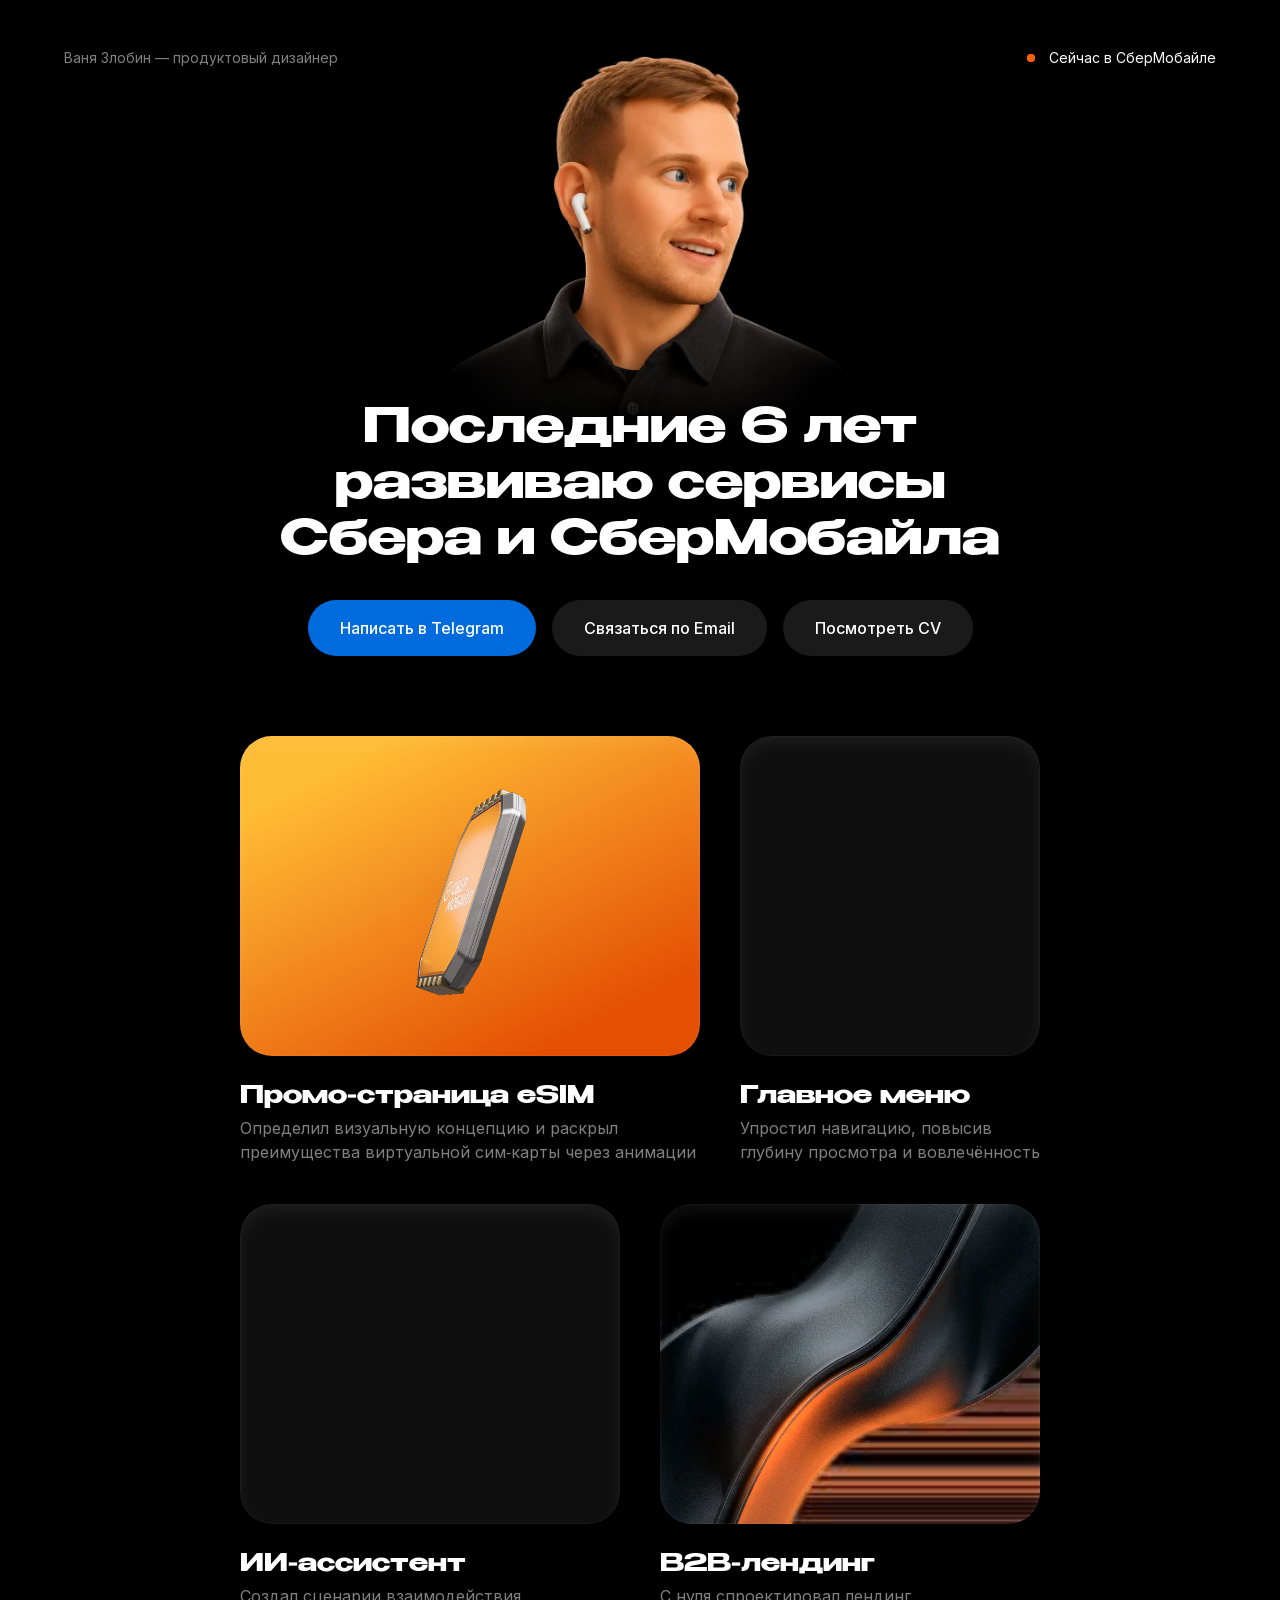
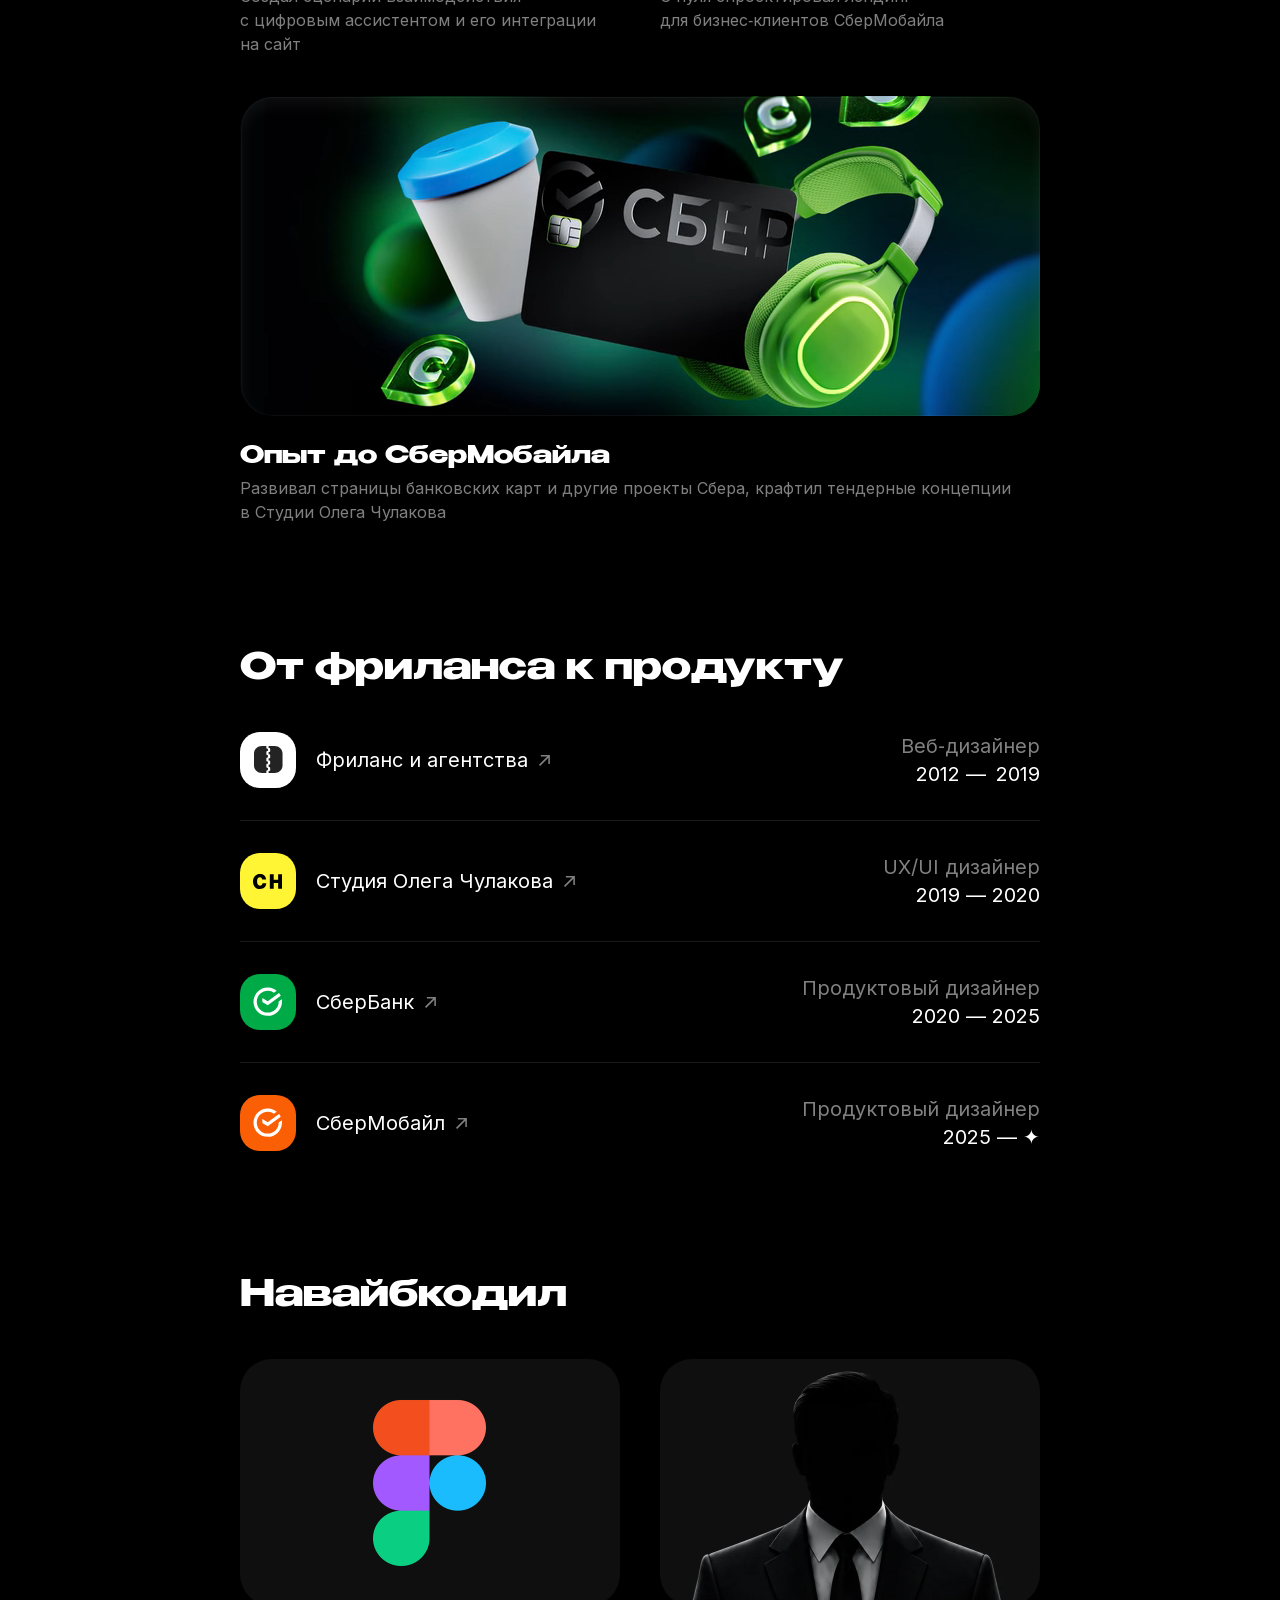
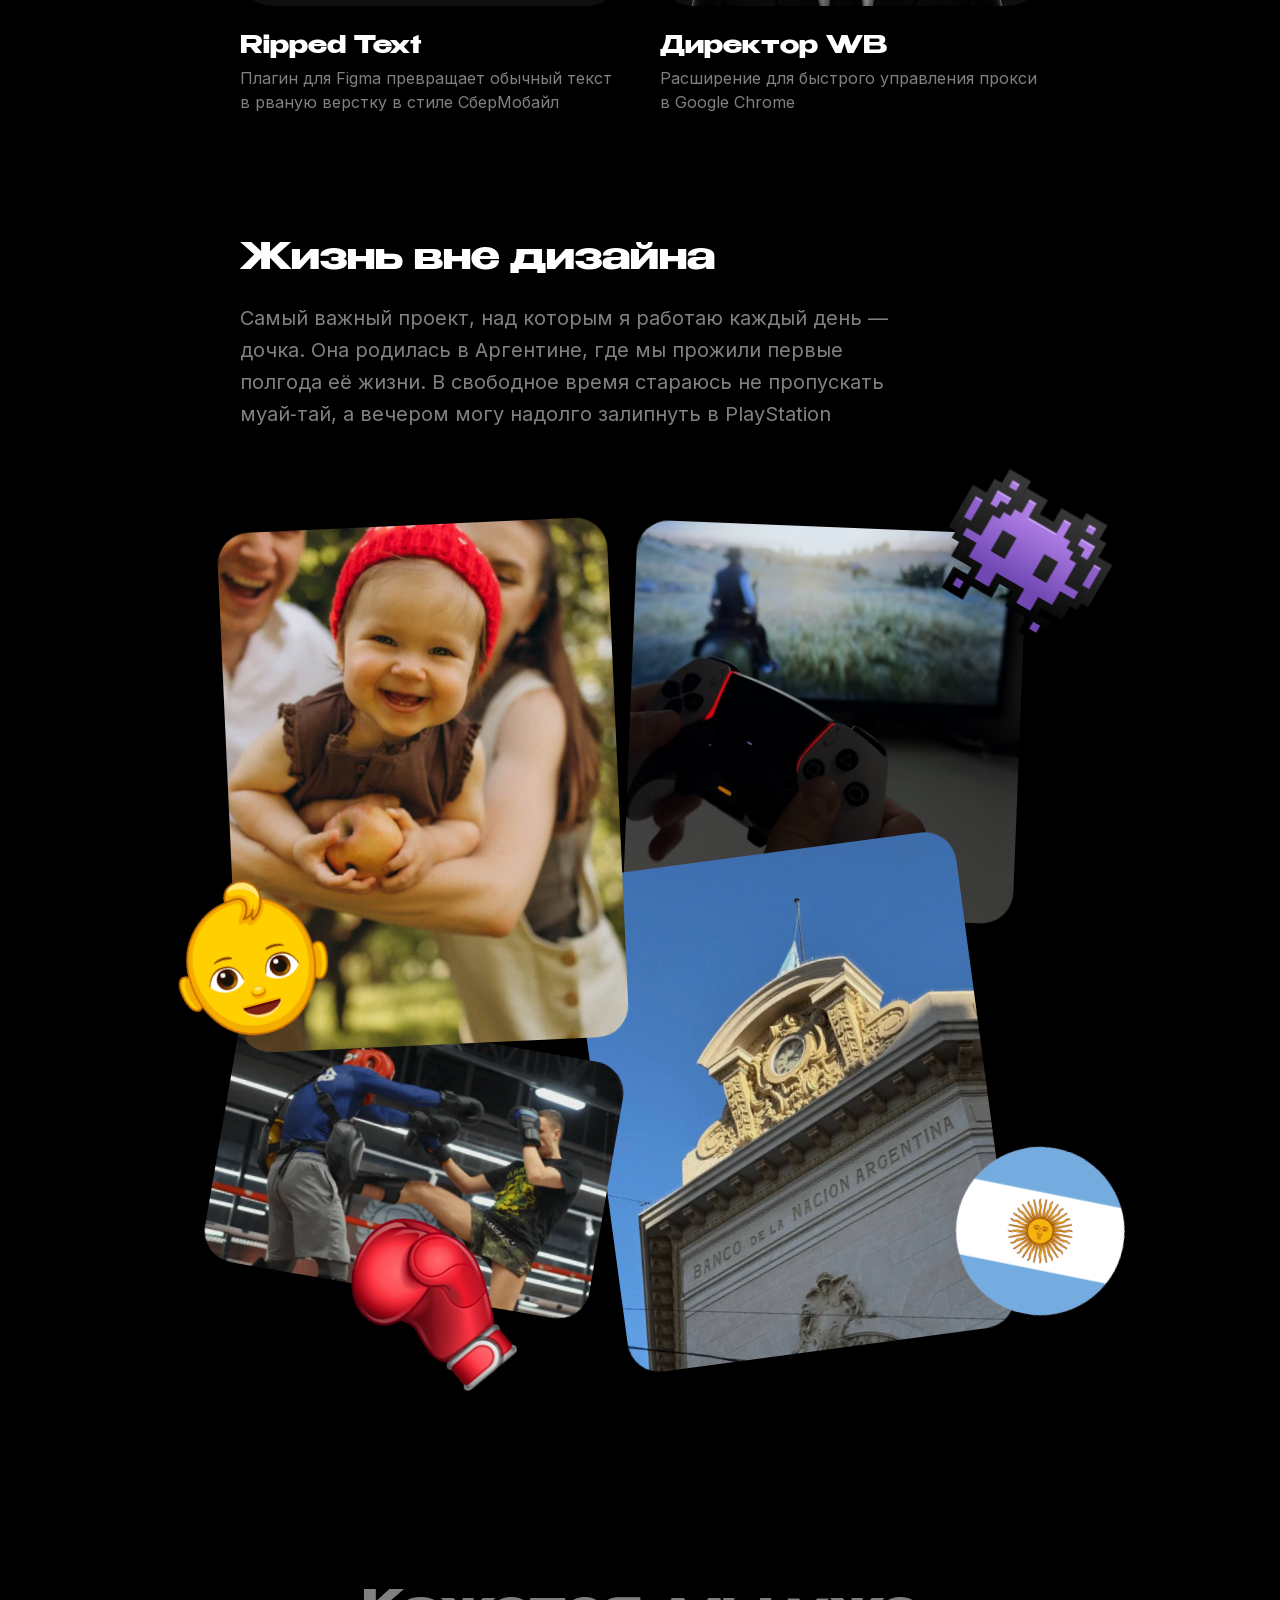
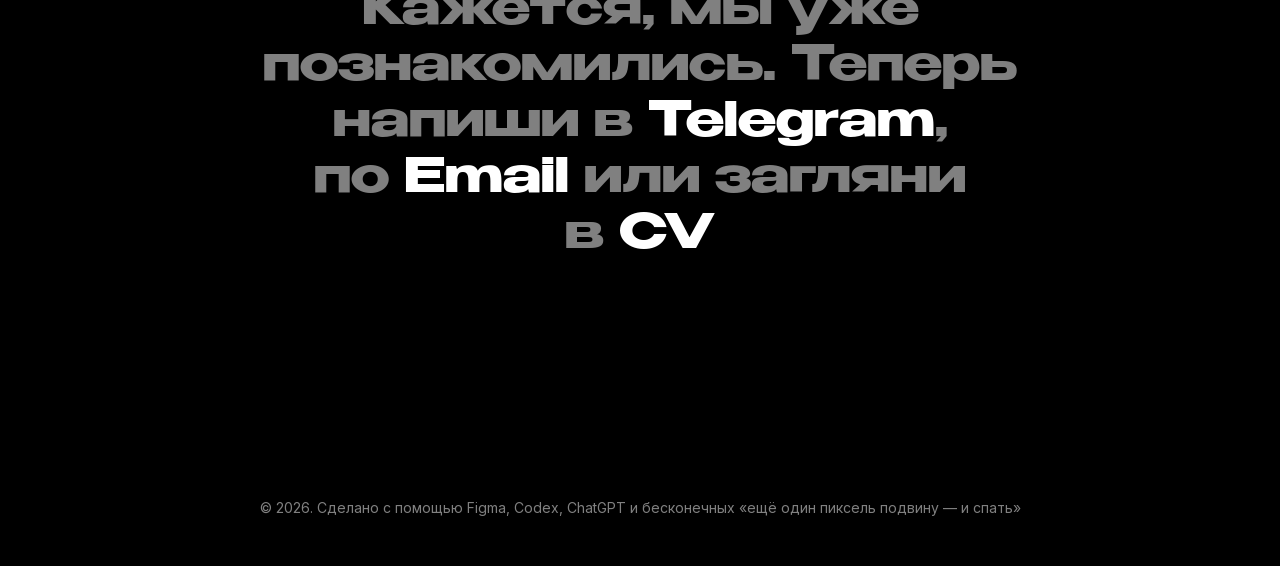
==== commit 80ffb295: "Publish mobile video fallbacks and navigation fixes" ====
--- a/index.html
+++ b/index.html
@@ -17,7 +17,7 @@
     <link rel="preload" href="public/fonts/inter-cyrillic.aebf2ab4a4ce.woff2" as="font" type="font/woff2" crossorigin />
     <link rel="preload" href="public/fonts/inter-latin.c940764593d0.woff2" as="font" type="font/woff2" crossorigin />
     <link rel="preload" href="public/assets/hero-head-reveal.webp?v=20260917-1" as="image" type="image/webp" media="(hover: hover) and (pointer: fine)" />
-    <link rel="stylesheet" href="styles.css?v=20260928-4" />
+    <link rel="stylesheet" href="styles.css?v=20260928-5" />
     <link rel="stylesheet" href="public/lib/agency-modal.css?v=20260928-3" />
     <link rel="stylesheet" href="public/lib/media-interactions.css?v=20260924-1" />
     <script src="public/lib/media-interactions.js?v=20260918-1" defer></script>
@@ -82,10 +82,11 @@
             <a class="case-link" href="/cases/b2b/" aria-labelledby="case-b2b-title"></a>
             <div class="project-media case-preview-container" role="img" aria-label="B2B-лендинг">
               <span class="project-visual">
+                <img class="project-b2b-preview" src="[data-uri]" alt="" aria-hidden="true" draggable="false" decoding="sync" />
                 <img class="project-b2b-poster" src="public/assets/cases/case-b2b-first-frame.webp" srcset="public/assets/cases/case-b2b-first-frame-1200.webp 1200w, public/assets/cases/case-b2b-first-frame-1600.webp 1600w, public/assets/cases/case-b2b-first-frame.webp 1920w" sizes="(max-width: 599px) 750px, 570px" width="1920" height="1072" alt="" aria-hidden="true" draggable="false" loading="lazy" decoding="async" />
                 <video class="project-b2b-video" autoplay loop muted playsinline preload="none" data-deferred-media aria-hidden="true">
                   <source data-src="public/assets/cases/case-b2b-edge-glow-surface.mov" type='video/quicktime; codecs="hvc1"' />
-                  <source data-src="public/assets/cases/case-b2b-edge-glow-surface.webm" type='video/webm; codecs="vp9"' />
+                  <source data-src="public/assets/cases/case-b2b-edge-glow-surface.webm" data-mobile-src="public/assets/cases/case-b2b-edge-glow-surface-mobile.webm" type='video/webm; codecs="vp9"' />
                 </video>
               </span>
             </div>
@@ -95,6 +96,7 @@
             <a class="case-link" href="/cases/pre-sbermobile/" aria-labelledby="case-pre-sbermobile-title"></a>
             <div class="project-media case-preview-container" role="img" aria-label="Опыт до СберМобайла">
               <span class="project-visual">
+                <img class="project-legacy-preview" src="[data-uri]" alt="" aria-hidden="true" draggable="false" decoding="sync" />
                 <img class="project-legacy-poster" src="public/assets/cases/pre-sbermobile-experience-poster.jpg" width="1204" height="426" alt="" aria-hidden="true" draggable="false" loading="lazy" decoding="async" />
                 <video class="project-legacy-video" autoplay muted loop playsinline preload="none" data-deferred-media aria-hidden="true">
                   <source data-src="public/assets/cases/pre-sbermobile-experience.webm" type='video/webm; codecs="vp9"' />
@@ -114,7 +116,7 @@
             <button class="job" type="button" data-open-agency-modal aria-haspopup="dialog" aria-controls="agency-modal">
               <span class="company"><span class="company-mark brand-mark brand-mark--agency"><img src="public/assets/figma/company-agency.svg" alt="" width="56" height="56" /></span><span><b>Фриланс и&nbsp;агентства<img class="company-arrow" src="public/assets/figma/career-arrow-desktop.svg" alt="" aria-hidden="true" width="24" height="24" /></b><small>Веб&#8209;дизайнер</small></span></span><span class="role">Веб&#8209;дизайнер</span><span class="years" aria-label="2012–2019"><span class="counter-number" data-counter-target="2012" aria-hidden="true">2012</span>&nbsp;—&nbsp;<span class="counter-number" data-counter-target="2019" aria-hidden="true">2019</span></span>
             </button>
-            <a class="job" href="https://ochen.digital/" target="_blank" rel="noreferrer">
+            <a class="job" href="https://ochen.digital/" rel="noreferrer">
               <span class="company"><span class="company-mark brand-mark brand-mark--chulakov"><img src="public/assets/figma/company-chulakov.svg" alt="" width="56" height="56" /></span><span><b>Студия Олега Чулакова<img class="company-arrow" src="public/assets/figma/career-arrow-desktop.svg" alt="" aria-hidden="true" width="24" height="24" /></b><small>UX/UI дизайнер</small></span></span><span class="role">UX/UI дизайнер</span><span class="years" aria-label="2019–2020"><span class="counter-number" data-counter-target="2019" aria-hidden="true">2019</span>&nbsp;—&nbsp;<span class="counter-number" data-counter-target="2020" aria-hidden="true">2020</span></span>
             </a>
             <a class="job" href="https://sberbank.ru" target="_blank" rel="noreferrer">
@@ -134,7 +136,7 @@
                   <span class="career-check" aria-hidden="true"><svg viewBox="0 0 24 24" width="24" height="24" focusable="false"><path d="M7.89062 12.7076L10.6319 15.4489L16.6156 9.46387" /></svg></span>
                   <span class="career-connector" aria-hidden="true"><span class="career-connector-fill"></span></span>
                 </button>
-                <a class="career-step" href="https://ochen.digital/" target="_blank" rel="noreferrer">
+                <a class="career-step" href="https://ochen.digital/" rel="noreferrer">
                   <span class="career-icon brand-mark brand-mark--chulakov"><img src="public/assets/figma/company-chulakov.svg" alt="" width="56" height="56" /></span>
                   <span class="career-step-copy"><span class="career-step-name"><span class="career-step-name-text">Студия <span class="career-step-name-tail">Олега&nbsp;Чулакова<img class="career-step-arrow" src="public/assets/figma/career-arrow.svg" alt="" aria-hidden="true" width="16" height="16" /></span></span></span><span class="career-step-role">UX/UI дизайнер</span><span class="career-step-years">2019 — 2020</span></span>
                   <span class="career-check" aria-hidden="true"><svg viewBox="0 0 24 24" width="24" height="24" focusable="false"><path d="M7.89062 12.7076L10.6319 15.4489L16.6156 9.46387" /></svg></span>
@@ -244,7 +246,7 @@
     </dialog>
     <script src="public/lib/russian-typography.js?v=20260917-1" defer></script>
     <script src="public/lib/interaction-demos.js?v=20260917-1" defer></script>
-    <script src="public/lib/esim-video.js?v=20260928-1" defer></script>
+    <script src="public/lib/esim-video.js?v=20260928-2" defer></script>
     <script src="public/lib/career-timeline.js?v=20260924-1" defer></script>
     <script src="public/lib/anchor-menu.js?v=2" defer></script>
     <script src="public/lib/agency-modal.js?v=20260928-2" defer></script>
--- a/styles.css
+++ b/styles.css
@@ -102,8 +102,8 @@
 
 @keyframes status-pulse {
   0% { opacity: 0.75; transform: scale(1); }
-  62.5% { opacity: 0; transform: scale(2.4); }
-  100% { opacity: 0; transform: scale(2.4); }
+  62.5% { opacity: 0; transform: scale(2.5); }
+  100% { opacity: 0; transform: scale(2.5); }
 }
 
 .hero { position: relative; width: 100%; margin-inline: auto; }
@@ -152,12 +152,15 @@
 .project-esim .project-visual { background: linear-gradient(152.4792112944034deg, rgb(255, 188, 53) 14.504%, rgb(228, 79, 3) 84.961%); }
 .project-chip-poster, .project-chip-video { position: absolute; top: 40px; left: 50%; display: block; width: 240px; height: 240px; transform: translateX(-50%) scale(var(--chip-hover-scale, 1)); transition: transform .6s cubic-bezier(.22, 1, .36, 1); object-fit: contain; pointer-events: none; }
 .project-b2b .project-visual { background: #22292e; }
-.project-b2b-poster, .project-b2b-video { position: absolute; inset: 0; display: block; width: 100%; height: 100%; }
-.project-b2b-poster, .project-b2b-video { object-fit: cover; object-position: center; pointer-events: none; }
+.project-b2b-preview, .project-b2b-poster, .project-b2b-video { position: absolute; inset: 0; display: block; width: 100%; height: 100%; }
+.project-b2b-preview, .project-b2b-poster, .project-b2b-video { object-fit: cover; object-position: center; pointer-events: none; }
 .project-legacy .project-visual { background: #000; }
-.project-legacy-poster, .project-legacy-video { position: absolute; top: -82px; right: calc((100% - 800px) / 2); display: block; width: 1204px; height: auto; pointer-events: none; }
+.project-legacy-preview, .project-legacy-poster, .project-legacy-video { position: absolute; top: -82px; right: calc((100% - 800px) / 2); display: block; width: 1204px; height: auto; pointer-events: none; }
 .project-chip-poster, .project-b2b-poster, .project-legacy-poster { z-index: 1; }
-.is-video-ready > .project-chip-poster, .is-video-ready > .project-b2b-poster, .is-video-ready > .project-legacy-poster { visibility: hidden; }
+.is-video-ready > .project-chip-poster { visibility: hidden; }
+.project-b2b-video, .project-legacy-video { z-index: 2; opacity: .01; }
+.project-b2b-video.is-ready, .project-legacy-video.is-ready { opacity: 1; }
+.project-b2b-poster.is-unavailable, .project-legacy-poster.is-unavailable { visibility: hidden; }
 .project-chip-video.is-unavailable, .project-b2b-video.is-unavailable, .project-legacy-video.is-unavailable { opacity: 0; }
 .project-copy { margin-top: 24px; }
 .project h2 { margin: 0; font-size: 24px; line-height: 32px; }
@@ -370,8 +373,8 @@
   .case-preview-container::after { box-shadow: inset 4px 8px 20px 0 rgba(255, 255, 255, .06); }
   .project-esim .project-visual { background: linear-gradient(136.1972573793113deg, rgb(255, 188, 53) 14.504%, rgb(228, 79, 3) 84.961%); }
   .project-chip-poster, .project-chip-video { top: 40%; width: calc(100% * 228 / 328); height: auto; aspect-ratio: 1; }
-  .project-b2b-poster, .project-b2b-video { object-position: 15% center; }
-  .project-legacy-poster, .project-legacy-video { top: auto; right: -65px; bottom: 0; width: calc(100% * 672 / 328); }
+  .project-b2b-preview, .project-b2b-poster, .project-b2b-video { object-position: 15% center; }
+  .project-legacy-preview, .project-legacy-poster, .project-legacy-video { top: auto; right: -65px; bottom: 0; width: calc(100% * 672 / 328); }
   .project-copy { position: absolute; z-index: 2; left: 24px; top: 24px; width: calc(100% - 48px); height: auto; margin: 0; overflow: visible; clip: auto; color: #fff; white-space: normal; pointer-events: none; }
   .project h2 { font: var(--mobile-card-title); }
   .project p { margin-top: 6px; color: inherit; font-size: 14px; line-height: 20px; }
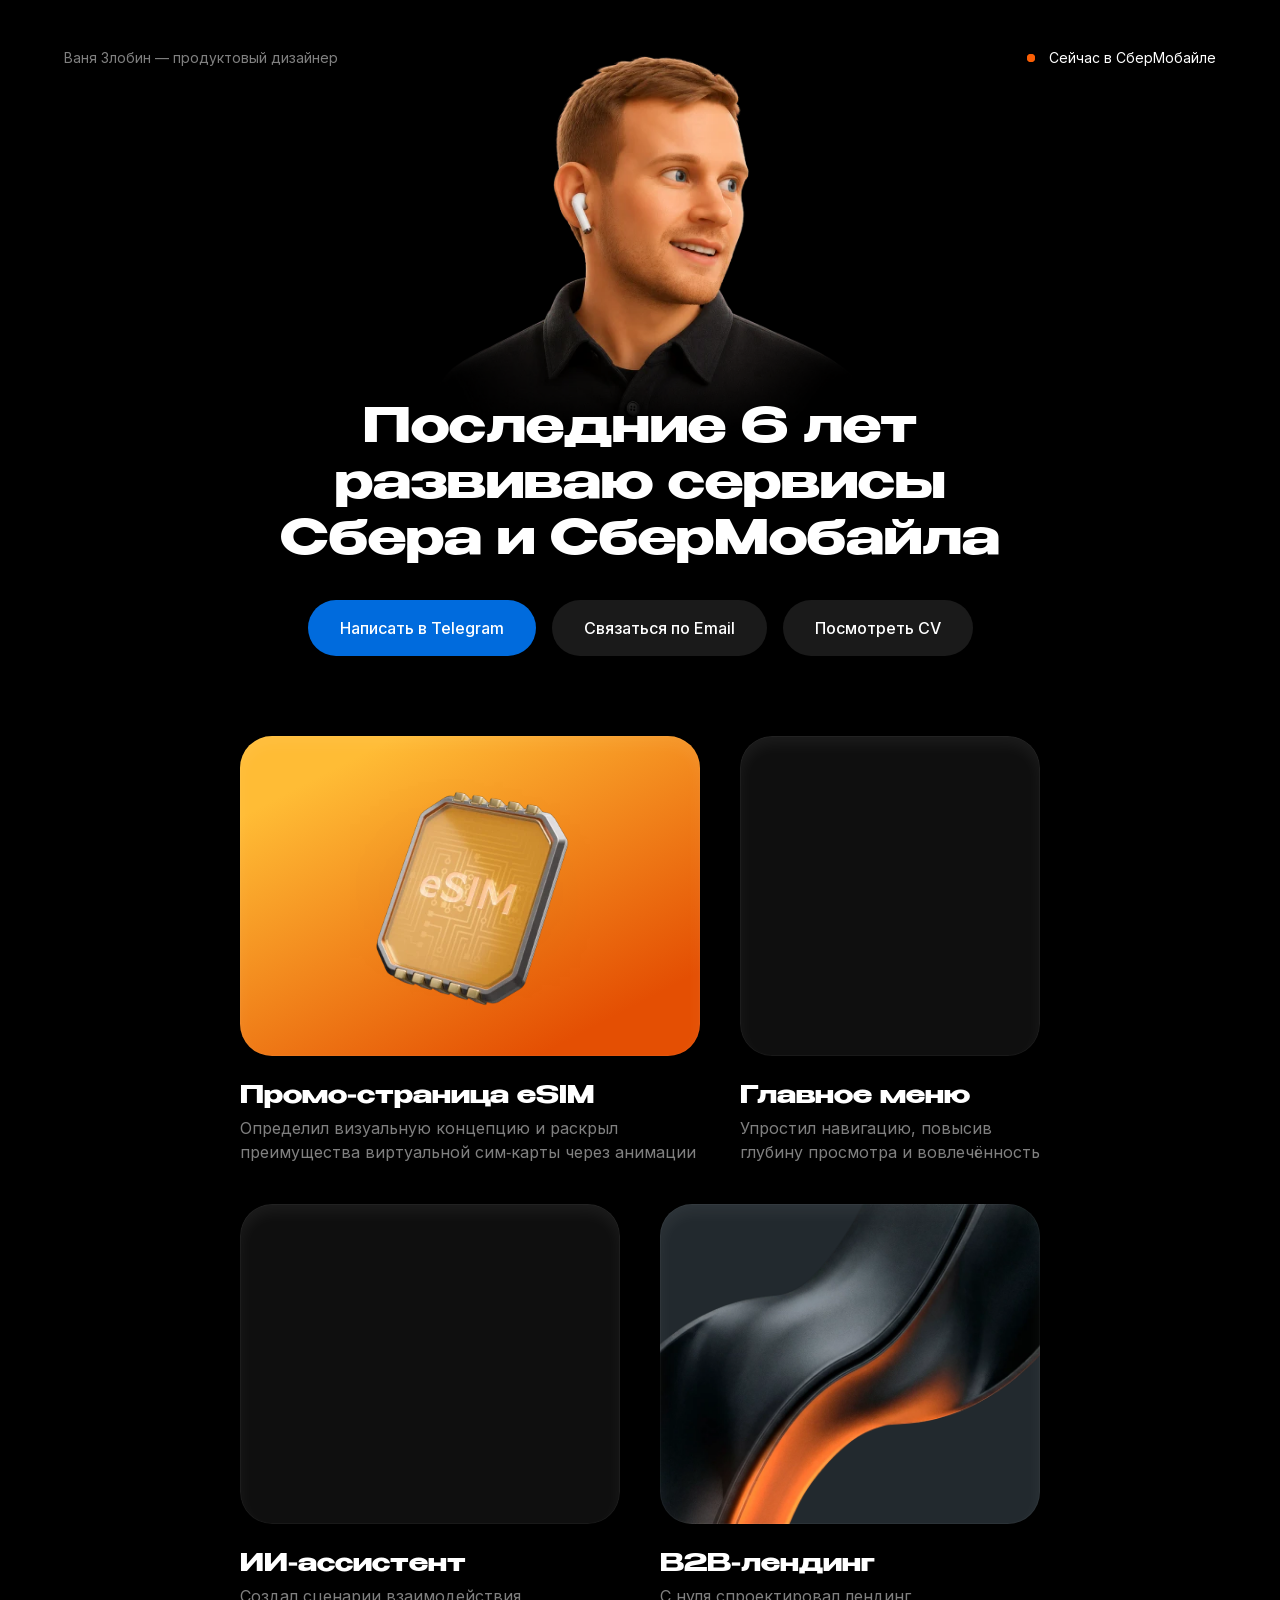
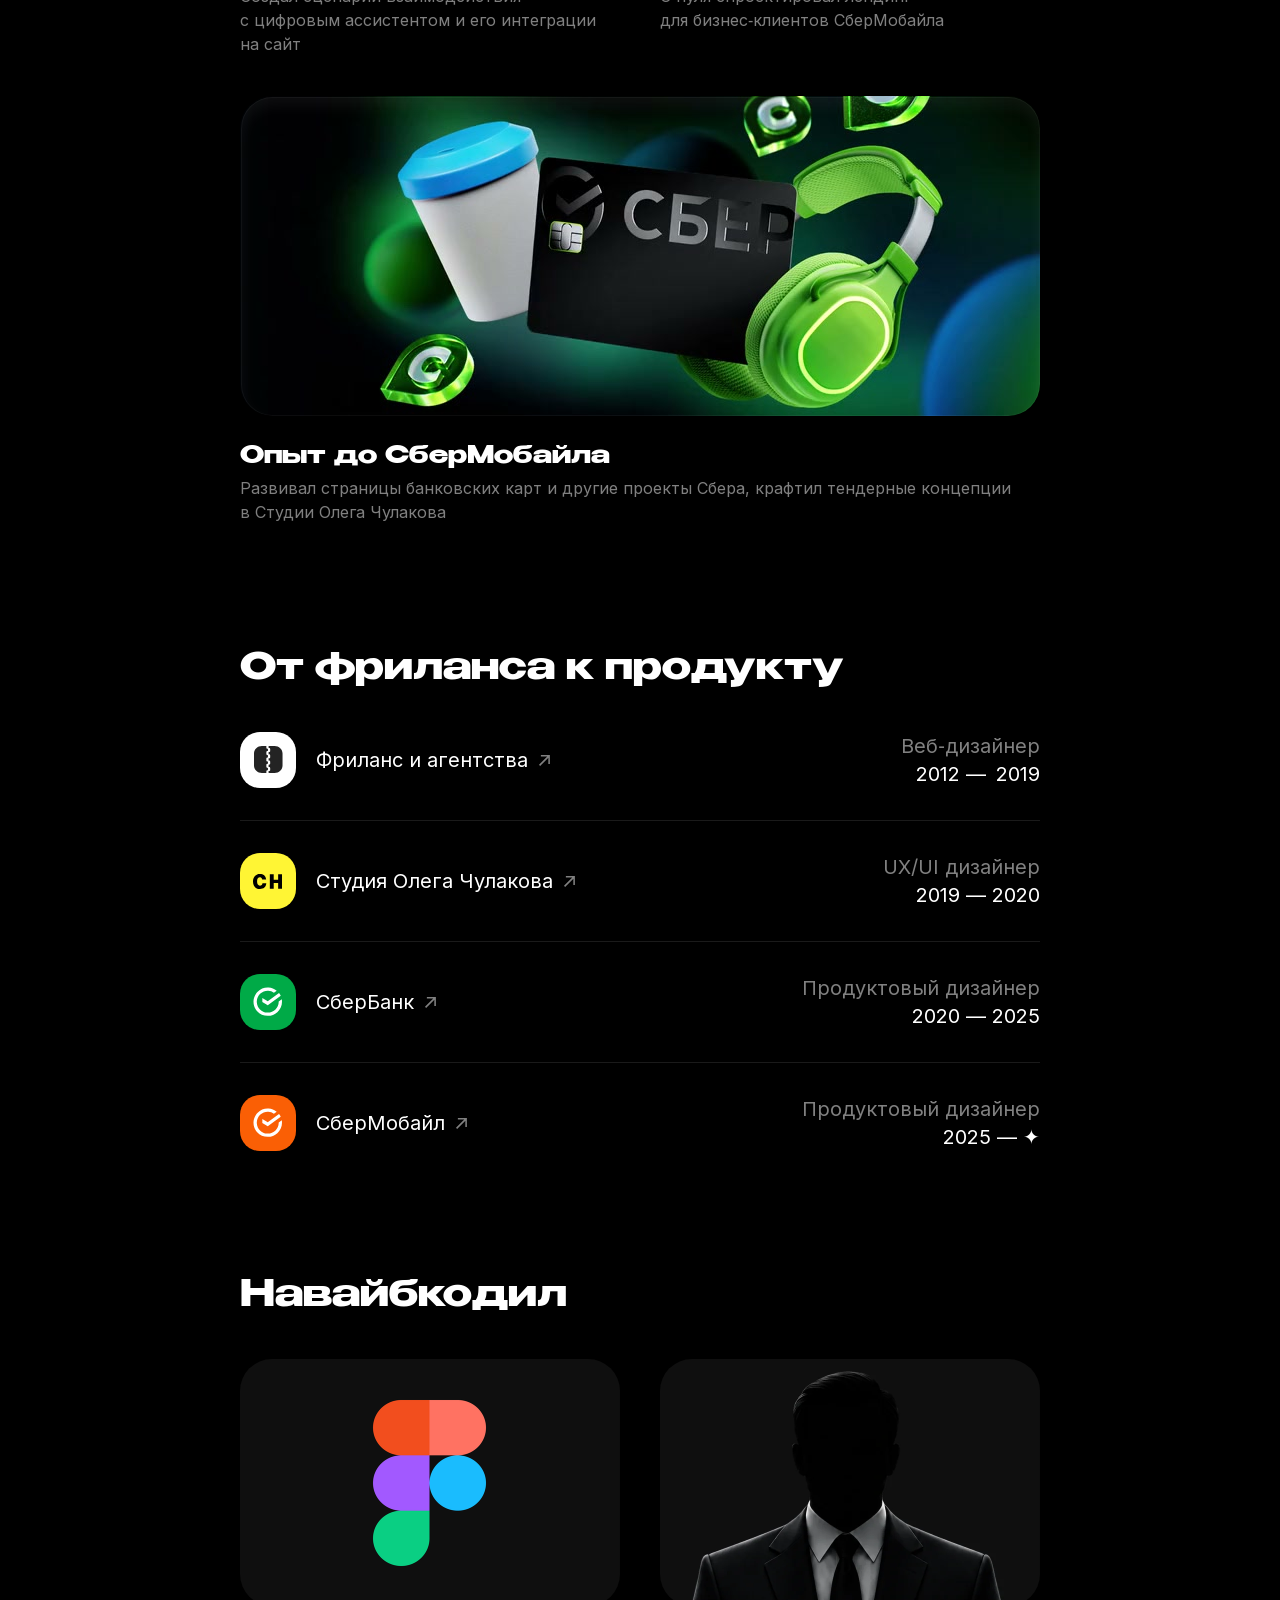
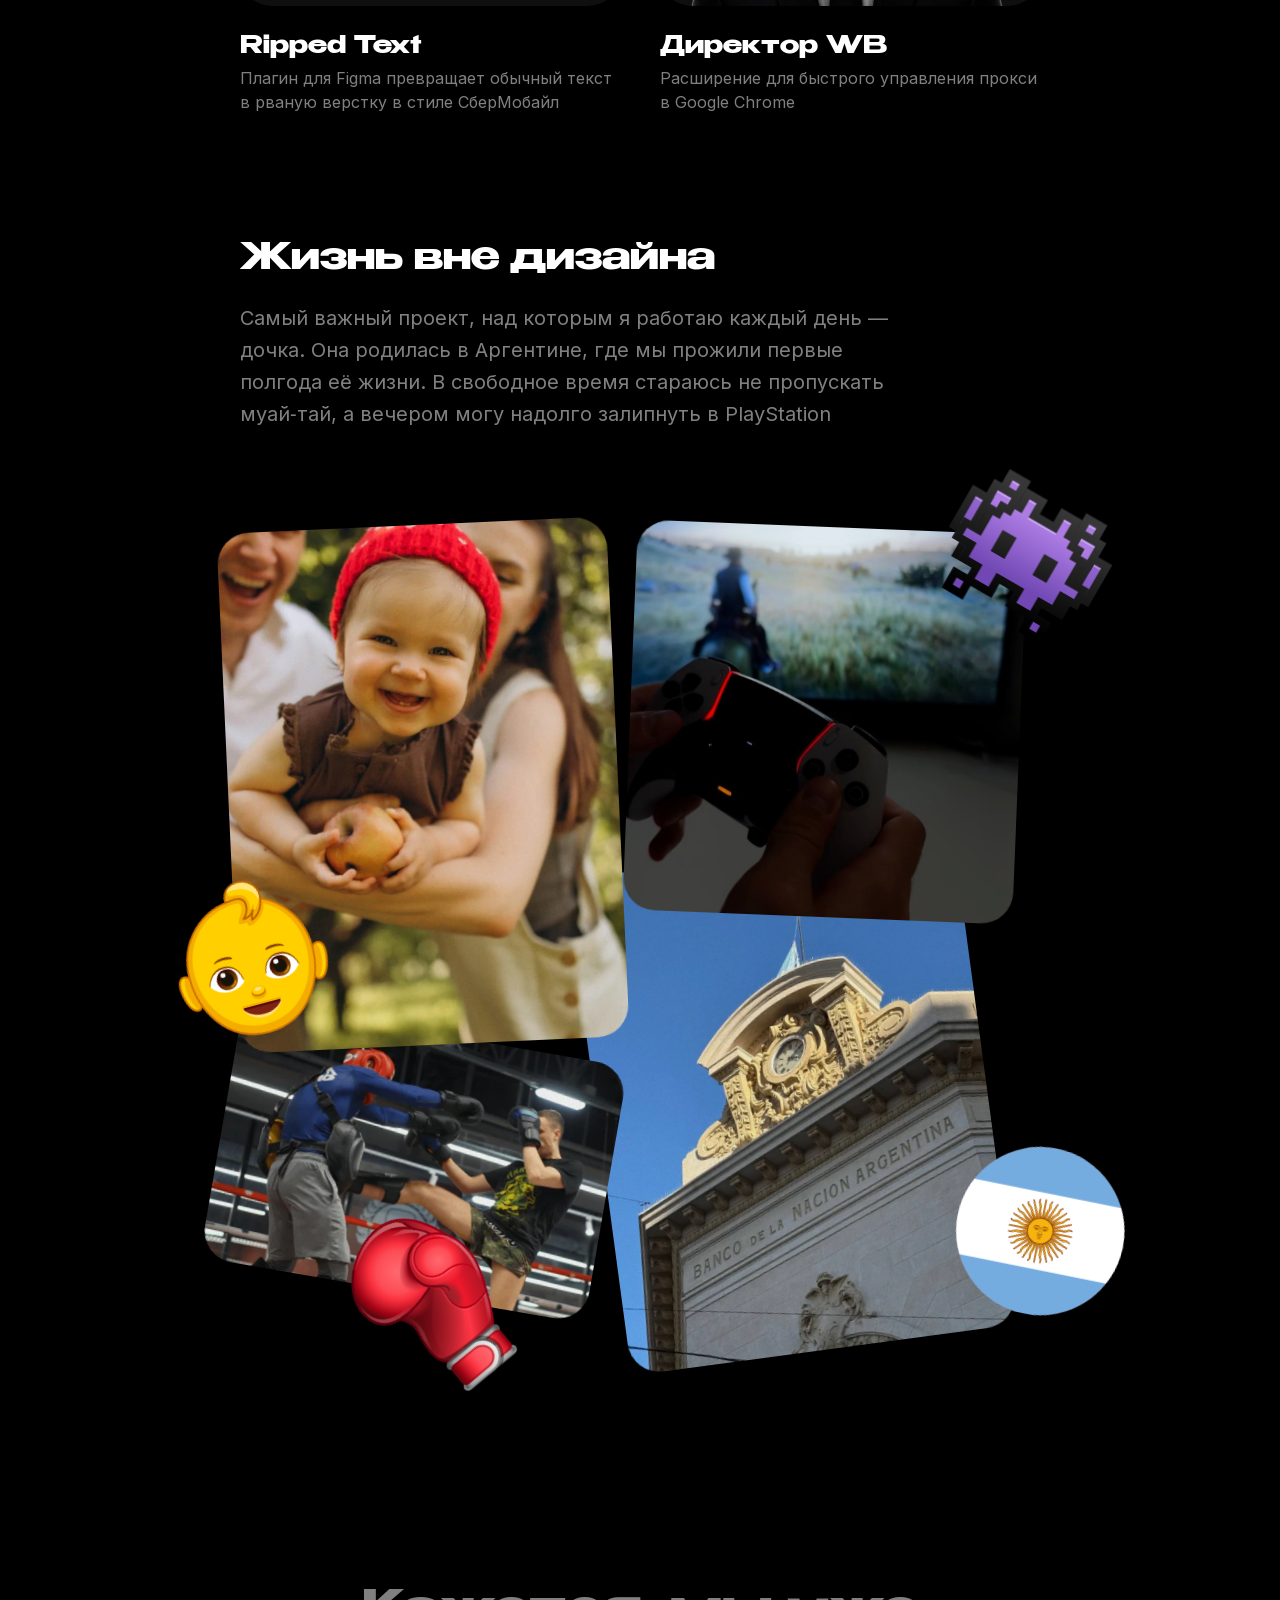
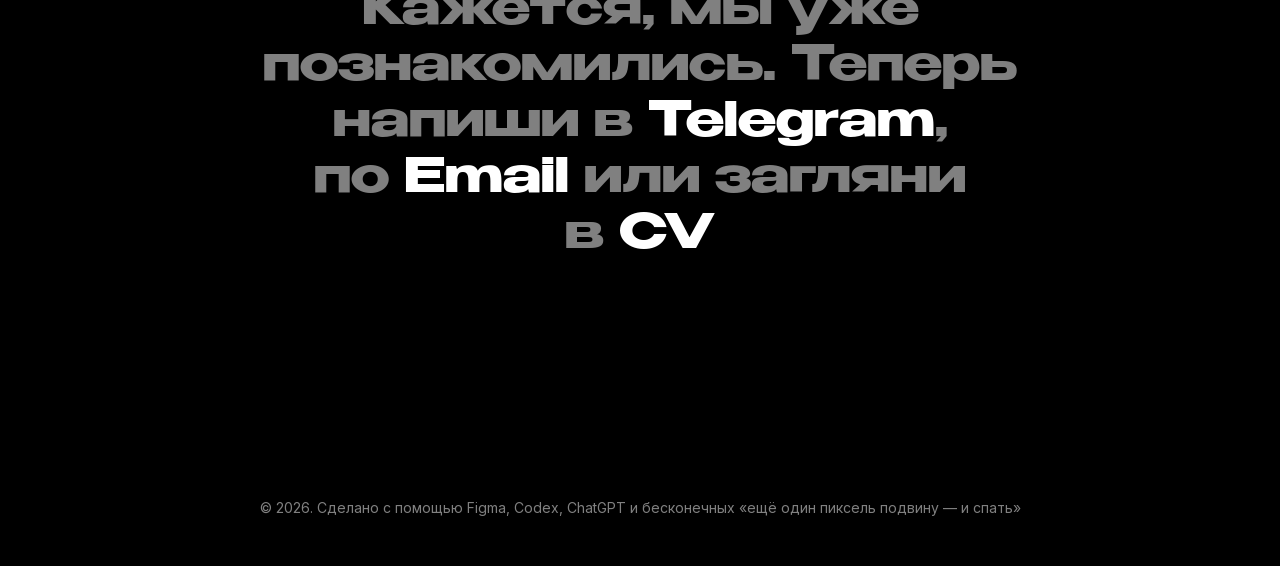
==== commit 615b0760: "Revert GitHub Pages mobile fixes publication" ====
--- a/index.html
+++ b/index.html
@@ -17,7 +17,7 @@
     <link rel="preload" href="public/fonts/inter-cyrillic.aebf2ab4a4ce.woff2" as="font" type="font/woff2" crossorigin />
     <link rel="preload" href="public/fonts/inter-latin.c940764593d0.woff2" as="font" type="font/woff2" crossorigin />
     <link rel="preload" href="public/assets/hero-head-reveal.webp?v=20260917-1" as="image" type="image/webp" media="(hover: hover) and (pointer: fine)" />
-    <link rel="stylesheet" href="styles.css?v=20260928-5" />
+    <link rel="stylesheet" href="styles.css?v=20260928-4" />
     <link rel="stylesheet" href="public/lib/agency-modal.css?v=20260928-3" />
     <link rel="stylesheet" href="public/lib/media-interactions.css?v=20260924-1" />
     <script src="public/lib/media-interactions.js?v=20260918-1" defer></script>
@@ -82,11 +82,10 @@
             <a class="case-link" href="/cases/b2b/" aria-labelledby="case-b2b-title"></a>
             <div class="project-media case-preview-container" role="img" aria-label="B2B-лендинг">
               <span class="project-visual">
-                <img class="project-b2b-preview" src="[data-uri]" alt="" aria-hidden="true" draggable="false" decoding="sync" />
                 <img class="project-b2b-poster" src="public/assets/cases/case-b2b-first-frame.webp" srcset="public/assets/cases/case-b2b-first-frame-1200.webp 1200w, public/assets/cases/case-b2b-first-frame-1600.webp 1600w, public/assets/cases/case-b2b-first-frame.webp 1920w" sizes="(max-width: 599px) 750px, 570px" width="1920" height="1072" alt="" aria-hidden="true" draggable="false" loading="lazy" decoding="async" />
                 <video class="project-b2b-video" autoplay loop muted playsinline preload="none" data-deferred-media aria-hidden="true">
                   <source data-src="public/assets/cases/case-b2b-edge-glow-surface.mov" type='video/quicktime; codecs="hvc1"' />
-                  <source data-src="public/assets/cases/case-b2b-edge-glow-surface.webm" data-mobile-src="public/assets/cases/case-b2b-edge-glow-surface-mobile.webm" type='video/webm; codecs="vp9"' />
+                  <source data-src="public/assets/cases/case-b2b-edge-glow-surface.webm" type='video/webm; codecs="vp9"' />
                 </video>
               </span>
             </div>
@@ -96,7 +95,6 @@
             <a class="case-link" href="/cases/pre-sbermobile/" aria-labelledby="case-pre-sbermobile-title"></a>
             <div class="project-media case-preview-container" role="img" aria-label="Опыт до СберМобайла">
               <span class="project-visual">
-                <img class="project-legacy-preview" src="[data-uri]" alt="" aria-hidden="true" draggable="false" decoding="sync" />
                 <img class="project-legacy-poster" src="public/assets/cases/pre-sbermobile-experience-poster.jpg" width="1204" height="426" alt="" aria-hidden="true" draggable="false" loading="lazy" decoding="async" />
                 <video class="project-legacy-video" autoplay muted loop playsinline preload="none" data-deferred-media aria-hidden="true">
                   <source data-src="public/assets/cases/pre-sbermobile-experience.webm" type='video/webm; codecs="vp9"' />
@@ -116,7 +114,7 @@
             <button class="job" type="button" data-open-agency-modal aria-haspopup="dialog" aria-controls="agency-modal">
               <span class="company"><span class="company-mark brand-mark brand-mark--agency"><img src="public/assets/figma/company-agency.svg" alt="" width="56" height="56" /></span><span><b>Фриланс и&nbsp;агентства<img class="company-arrow" src="public/assets/figma/career-arrow-desktop.svg" alt="" aria-hidden="true" width="24" height="24" /></b><small>Веб&#8209;дизайнер</small></span></span><span class="role">Веб&#8209;дизайнер</span><span class="years" aria-label="2012–2019"><span class="counter-number" data-counter-target="2012" aria-hidden="true">2012</span>&nbsp;—&nbsp;<span class="counter-number" data-counter-target="2019" aria-hidden="true">2019</span></span>
             </button>
-            <a class="job" href="https://ochen.digital/" rel="noreferrer">
+            <a class="job" href="https://ochen.digital/" target="_blank" rel="noreferrer">
               <span class="company"><span class="company-mark brand-mark brand-mark--chulakov"><img src="public/assets/figma/company-chulakov.svg" alt="" width="56" height="56" /></span><span><b>Студия Олега Чулакова<img class="company-arrow" src="public/assets/figma/career-arrow-desktop.svg" alt="" aria-hidden="true" width="24" height="24" /></b><small>UX/UI дизайнер</small></span></span><span class="role">UX/UI дизайнер</span><span class="years" aria-label="2019–2020"><span class="counter-number" data-counter-target="2019" aria-hidden="true">2019</span>&nbsp;—&nbsp;<span class="counter-number" data-counter-target="2020" aria-hidden="true">2020</span></span>
             </a>
             <a class="job" href="https://sberbank.ru" target="_blank" rel="noreferrer">
@@ -136,7 +134,7 @@
                   <span class="career-check" aria-hidden="true"><svg viewBox="0 0 24 24" width="24" height="24" focusable="false"><path d="M7.89062 12.7076L10.6319 15.4489L16.6156 9.46387" /></svg></span>
                   <span class="career-connector" aria-hidden="true"><span class="career-connector-fill"></span></span>
                 </button>
-                <a class="career-step" href="https://ochen.digital/" rel="noreferrer">
+                <a class="career-step" href="https://ochen.digital/" target="_blank" rel="noreferrer">
                   <span class="career-icon brand-mark brand-mark--chulakov"><img src="public/assets/figma/company-chulakov.svg" alt="" width="56" height="56" /></span>
                   <span class="career-step-copy"><span class="career-step-name"><span class="career-step-name-text">Студия <span class="career-step-name-tail">Олега&nbsp;Чулакова<img class="career-step-arrow" src="public/assets/figma/career-arrow.svg" alt="" aria-hidden="true" width="16" height="16" /></span></span></span><span class="career-step-role">UX/UI дизайнер</span><span class="career-step-years">2019 — 2020</span></span>
                   <span class="career-check" aria-hidden="true"><svg viewBox="0 0 24 24" width="24" height="24" focusable="false"><path d="M7.89062 12.7076L10.6319 15.4489L16.6156 9.46387" /></svg></span>
@@ -246,7 +244,7 @@
     </dialog>
     <script src="public/lib/russian-typography.js?v=20260917-1" defer></script>
     <script src="public/lib/interaction-demos.js?v=20260917-1" defer></script>
-    <script src="public/lib/esim-video.js?v=20260928-2" defer></script>
+    <script src="public/lib/esim-video.js?v=20260928-1" defer></script>
     <script src="public/lib/career-timeline.js?v=20260924-1" defer></script>
     <script src="public/lib/anchor-menu.js?v=2" defer></script>
     <script src="public/lib/agency-modal.js?v=20260928-2" defer></script>
--- a/styles.css
+++ b/styles.css
@@ -152,15 +152,12 @@
 .project-esim .project-visual { background: linear-gradient(152.4792112944034deg, rgb(255, 188, 53) 14.504%, rgb(228, 79, 3) 84.961%); }
 .project-chip-poster, .project-chip-video { position: absolute; top: 40px; left: 50%; display: block; width: 240px; height: 240px; transform: translateX(-50%) scale(var(--chip-hover-scale, 1)); transition: transform .6s cubic-bezier(.22, 1, .36, 1); object-fit: contain; pointer-events: none; }
 .project-b2b .project-visual { background: #22292e; }
-.project-b2b-preview, .project-b2b-poster, .project-b2b-video { position: absolute; inset: 0; display: block; width: 100%; height: 100%; }
-.project-b2b-preview, .project-b2b-poster, .project-b2b-video { object-fit: cover; object-position: center; pointer-events: none; }
+.project-b2b-poster, .project-b2b-video { position: absolute; inset: 0; display: block; width: 100%; height: 100%; }
+.project-b2b-poster, .project-b2b-video { object-fit: cover; object-position: center; pointer-events: none; }
 .project-legacy .project-visual { background: #000; }
-.project-legacy-preview, .project-legacy-poster, .project-legacy-video { position: absolute; top: -82px; right: calc((100% - 800px) / 2); display: block; width: 1204px; height: auto; pointer-events: none; }
+.project-legacy-poster, .project-legacy-video { position: absolute; top: -82px; right: calc((100% - 800px) / 2); display: block; width: 1204px; height: auto; pointer-events: none; }
 .project-chip-poster, .project-b2b-poster, .project-legacy-poster { z-index: 1; }
-.is-video-ready > .project-chip-poster { visibility: hidden; }
-.project-b2b-video, .project-legacy-video { z-index: 2; opacity: .01; }
-.project-b2b-video.is-ready, .project-legacy-video.is-ready { opacity: 1; }
-.project-b2b-poster.is-unavailable, .project-legacy-poster.is-unavailable { visibility: hidden; }
+.is-video-ready > .project-chip-poster, .is-video-ready > .project-b2b-poster, .is-video-ready > .project-legacy-poster { visibility: hidden; }
 .project-chip-video.is-unavailable, .project-b2b-video.is-unavailable, .project-legacy-video.is-unavailable { opacity: 0; }
 .project-copy { margin-top: 24px; }
 .project h2 { margin: 0; font-size: 24px; line-height: 32px; }
@@ -373,8 +370,8 @@
   .case-preview-container::after { box-shadow: inset 4px 8px 20px 0 rgba(255, 255, 255, .06); }
   .project-esim .project-visual { background: linear-gradient(136.1972573793113deg, rgb(255, 188, 53) 14.504%, rgb(228, 79, 3) 84.961%); }
   .project-chip-poster, .project-chip-video { top: 40%; width: calc(100% * 228 / 328); height: auto; aspect-ratio: 1; }
-  .project-b2b-preview, .project-b2b-poster, .project-b2b-video { object-position: 15% center; }
-  .project-legacy-preview, .project-legacy-poster, .project-legacy-video { top: auto; right: -65px; bottom: 0; width: calc(100% * 672 / 328); }
+  .project-b2b-poster, .project-b2b-video { object-position: 15% center; }
+  .project-legacy-poster, .project-legacy-video { top: auto; right: -65px; bottom: 0; width: calc(100% * 672 / 328); }
   .project-copy { position: absolute; z-index: 2; left: 24px; top: 24px; width: calc(100% - 48px); height: auto; margin: 0; overflow: visible; clip: auto; color: #fff; white-space: normal; pointer-events: none; }
   .project h2 { font: var(--mobile-card-title); }
   .project p { margin-top: 6px; color: inherit; font-size: 14px; line-height: 20px; }
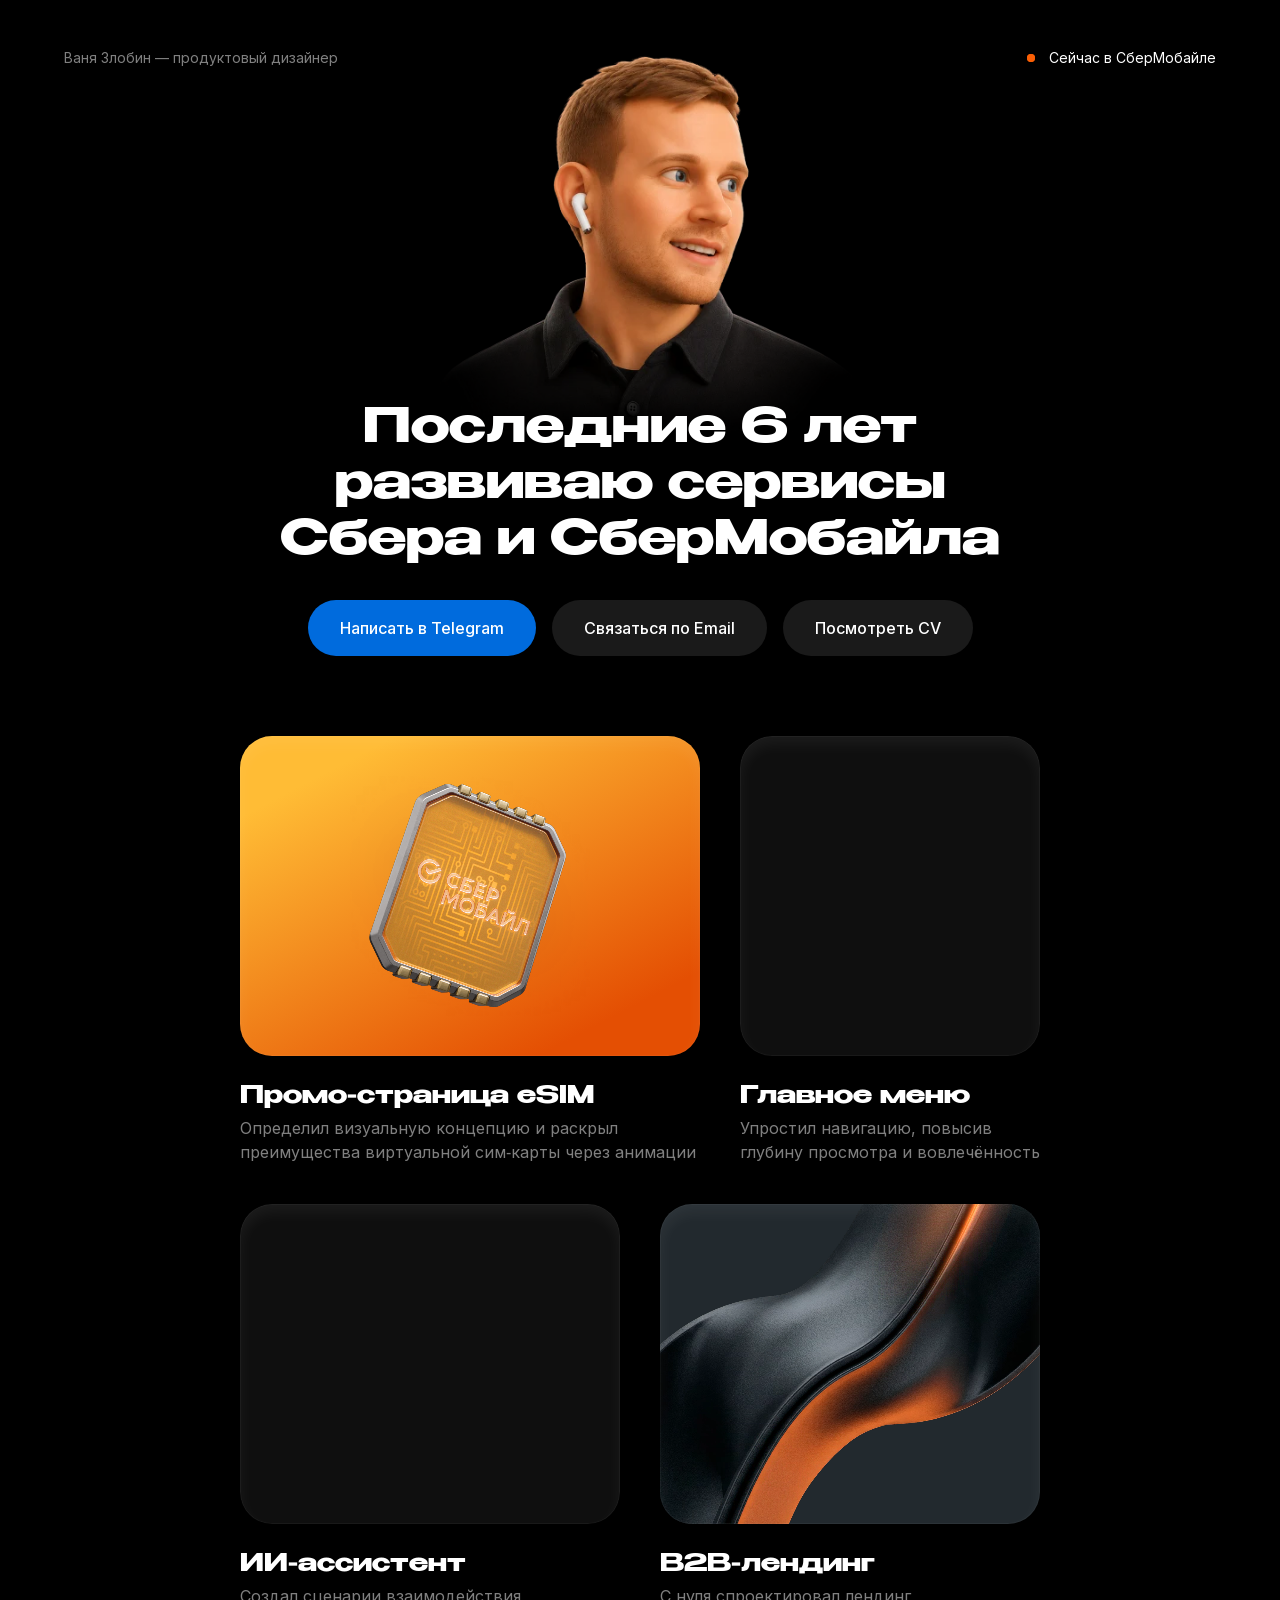
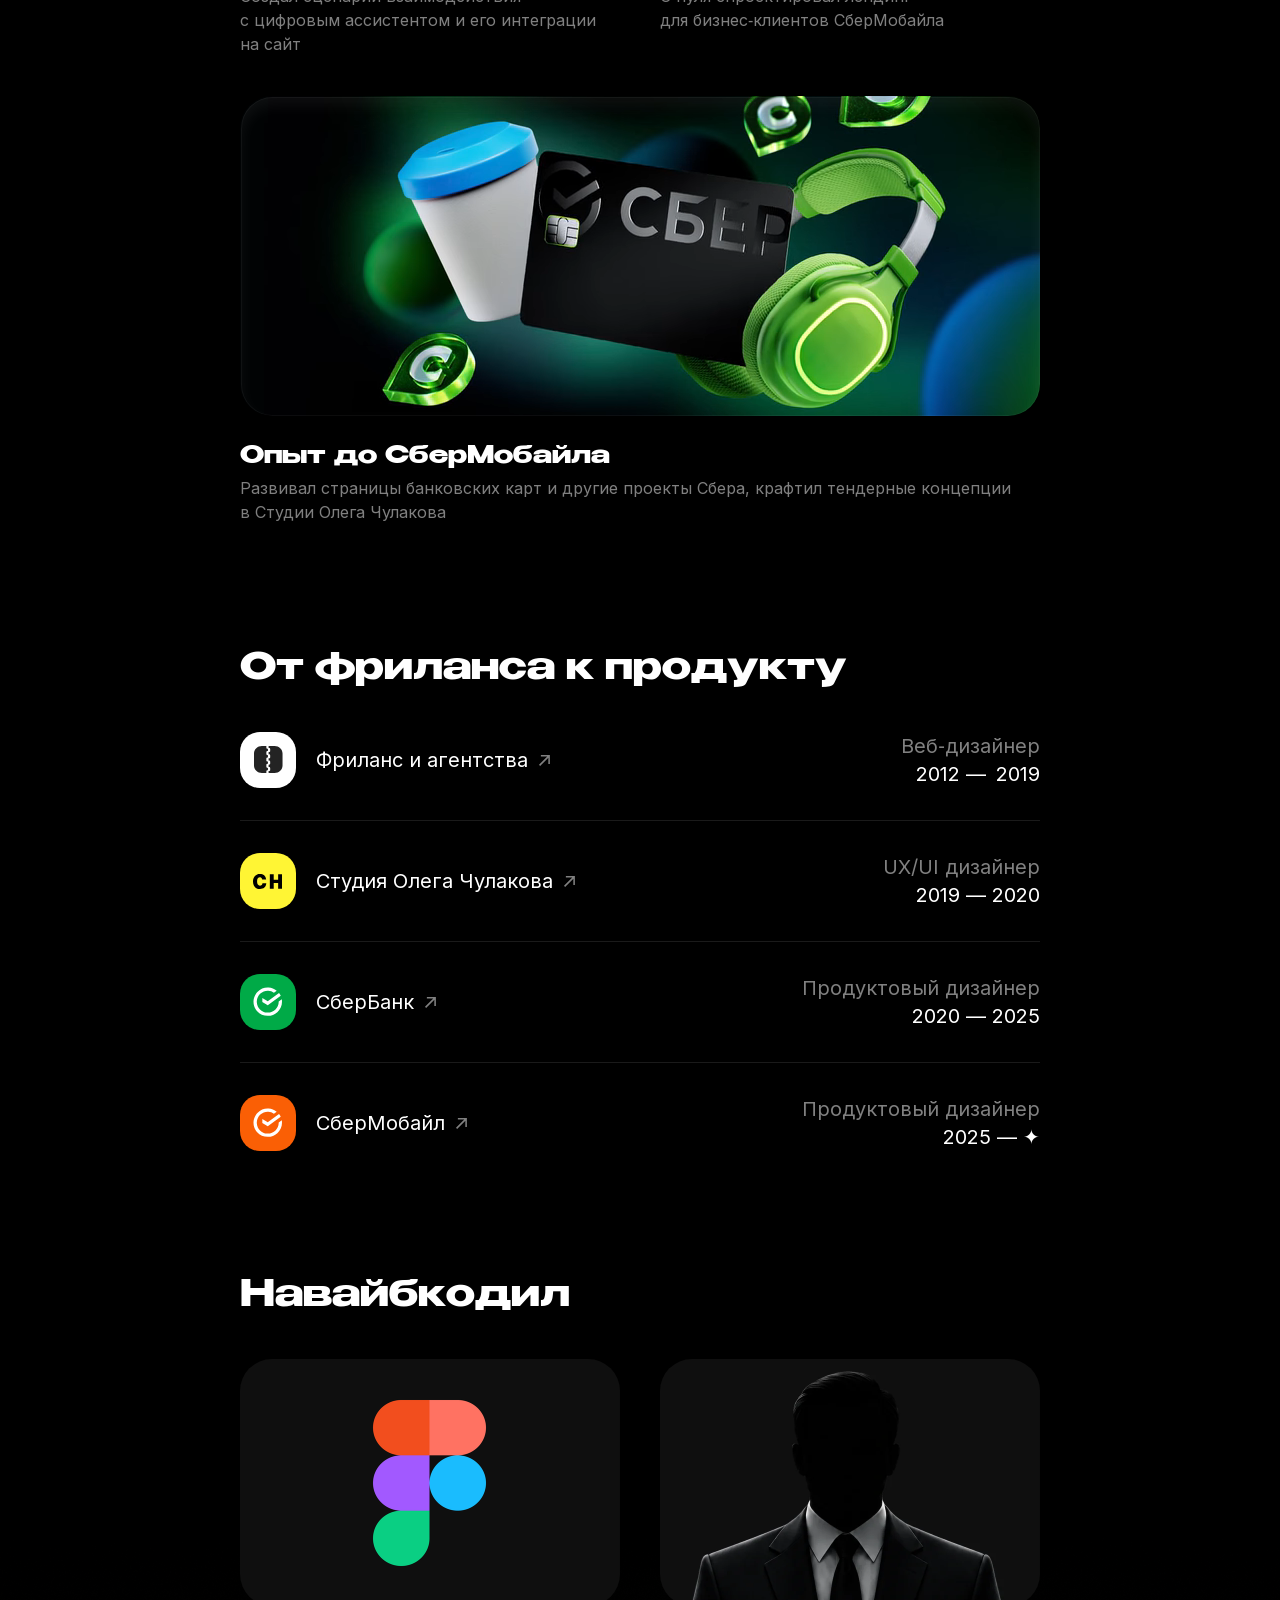
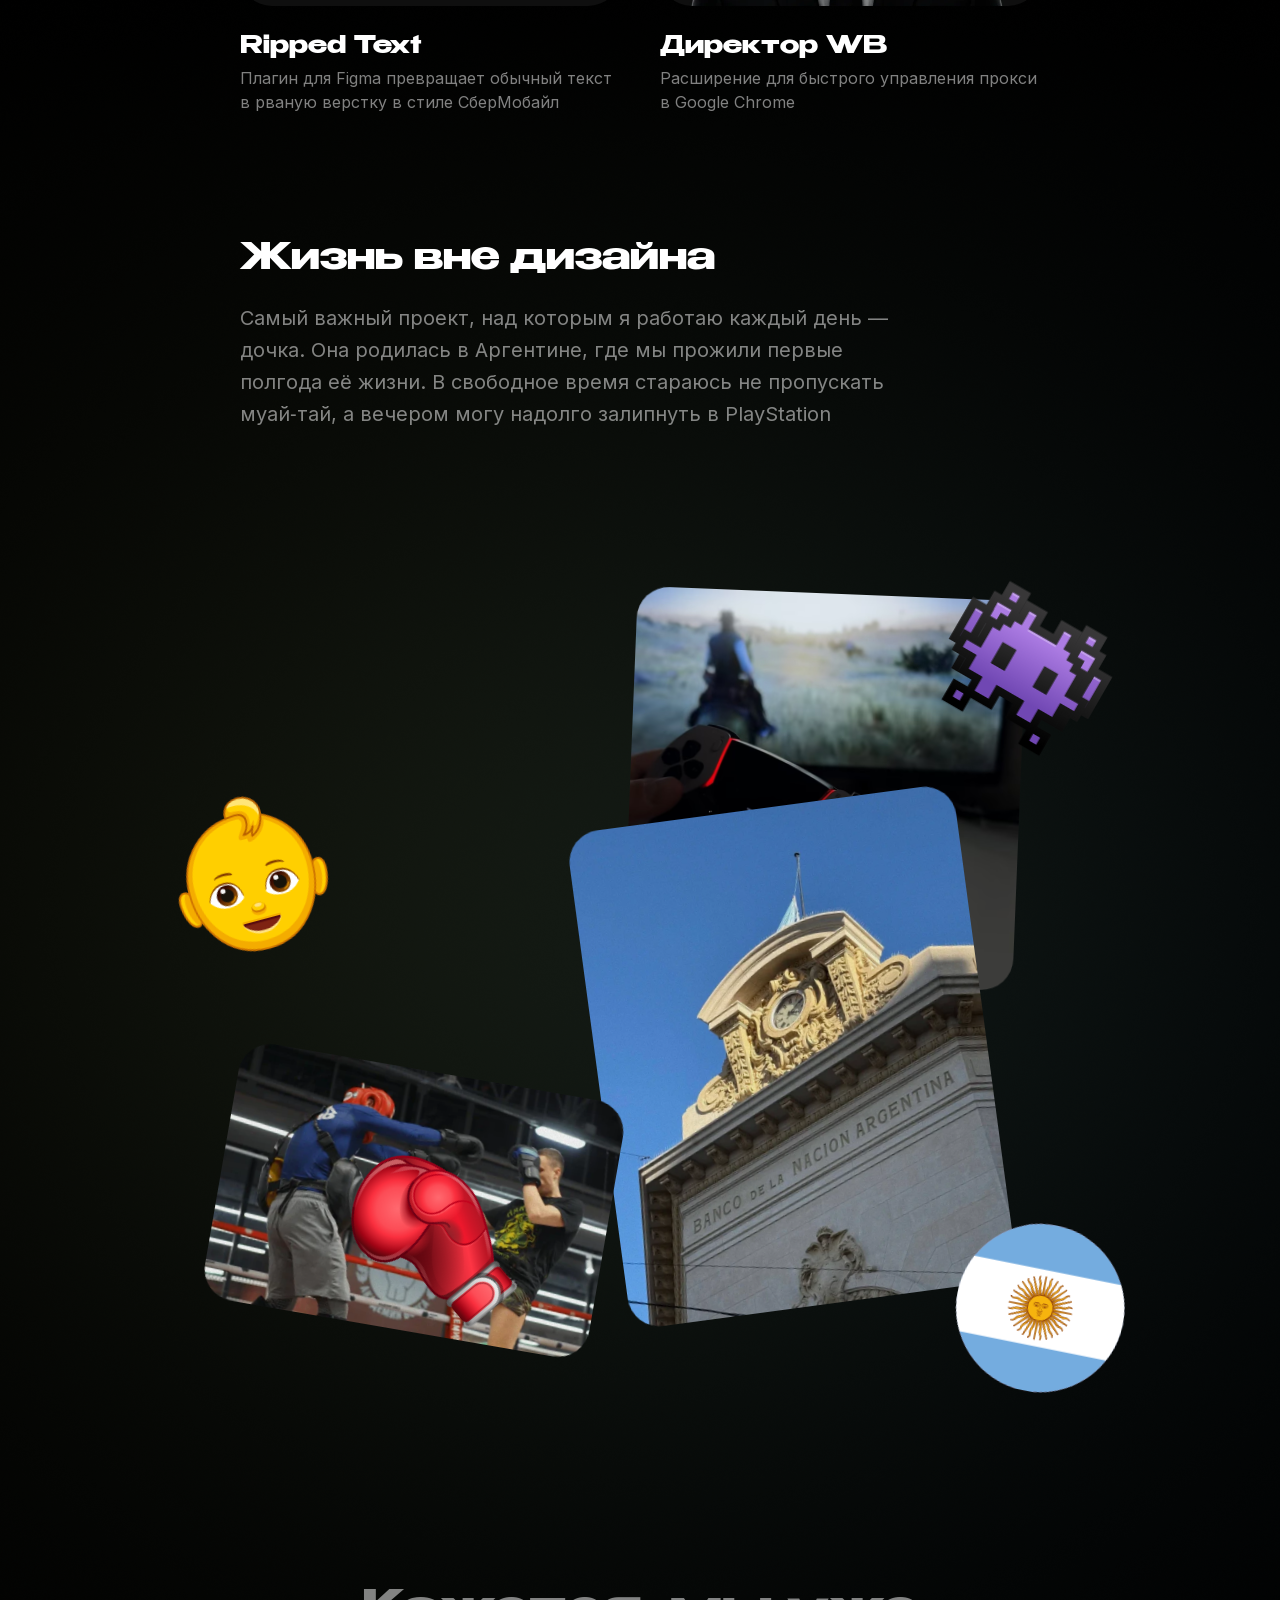
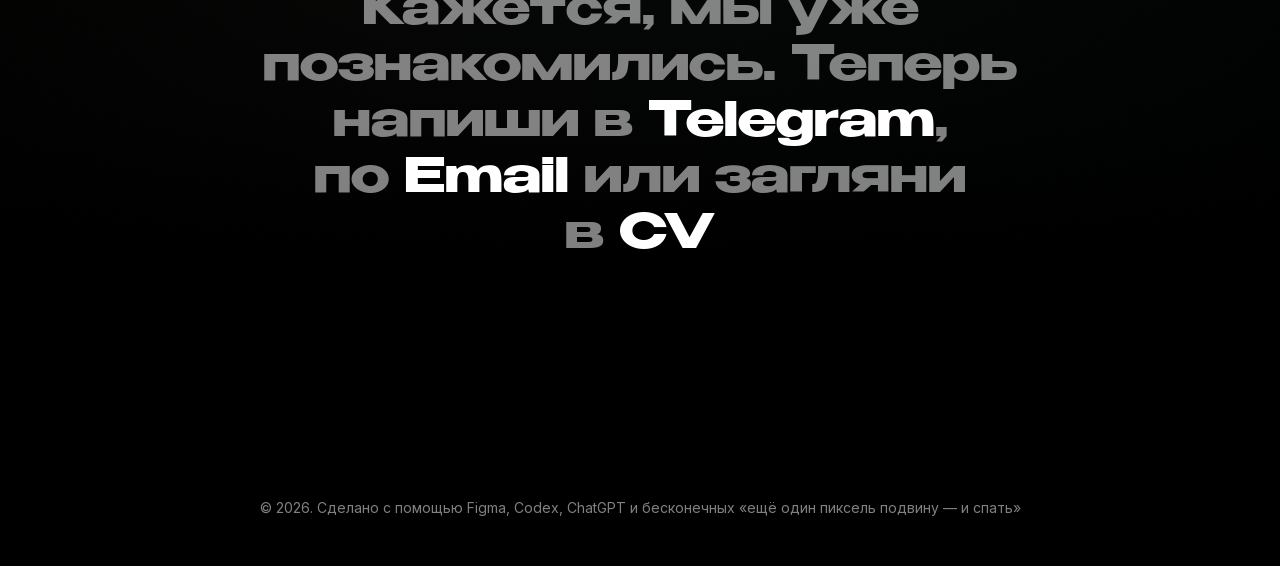
==== commit 0580565d: "Publish local mobile media and Hero BFCache fixes to test Pages" ====
--- a/index.html
+++ b/index.html
@@ -95,7 +95,7 @@
             <a class="case-link" href="/cases/pre-sbermobile/" aria-labelledby="case-pre-sbermobile-title"></a>
             <div class="project-media case-preview-container" role="img" aria-label="Опыт до СберМобайла">
               <span class="project-visual">
-                <img class="project-legacy-poster" src="public/assets/cases/pre-sbermobile-experience-poster.jpg" width="1204" height="426" alt="" aria-hidden="true" draggable="false" loading="lazy" decoding="async" />
+                <img class="project-legacy-poster" src="public/assets/cases/pre-sbermobile-experience-poster.jpg" width="1204" height="426" alt="" aria-hidden="true" draggable="false" loading="eager" decoding="async" fetchpriority="low" />
                 <video class="project-legacy-video" autoplay muted loop playsinline preload="none" data-deferred-media aria-hidden="true">
                   <source data-src="public/assets/cases/pre-sbermobile-experience.webm" type='video/webm; codecs="vp9"' />
                   <source data-src="public/assets/cases/pre-sbermobile-experience.mp4" type='video/mp4; codecs="avc1.64001f"' />
@@ -244,12 +244,12 @@
     </dialog>
     <script src="public/lib/russian-typography.js?v=20260917-1" defer></script>
     <script src="public/lib/interaction-demos.js?v=20260917-1" defer></script>
-    <script src="public/lib/esim-video.js?v=20260928-1" defer></script>
+    <script src="public/lib/esim-video.js?v=20260929-1" defer></script>
     <script src="public/lib/career-timeline.js?v=20260924-1" defer></script>
     <script src="public/lib/anchor-menu.js?v=2" defer></script>
     <script src="public/lib/agency-modal.js?v=20260928-2" defer></script>
-    <script src="public/lib/hero-reveal-input.js?v=20260918-1" defer></script>
+    <script src="public/lib/hero-reveal-input.js?v=20260929-1" defer></script>
     <script src="public/lib/project-media-press.js?v=20260918-1" defer></script>
-    <script src="script.js?v=20260928-2" defer></script>
+    <script src="script.js?v=20260929-1" defer></script>
   </body>
 </html>
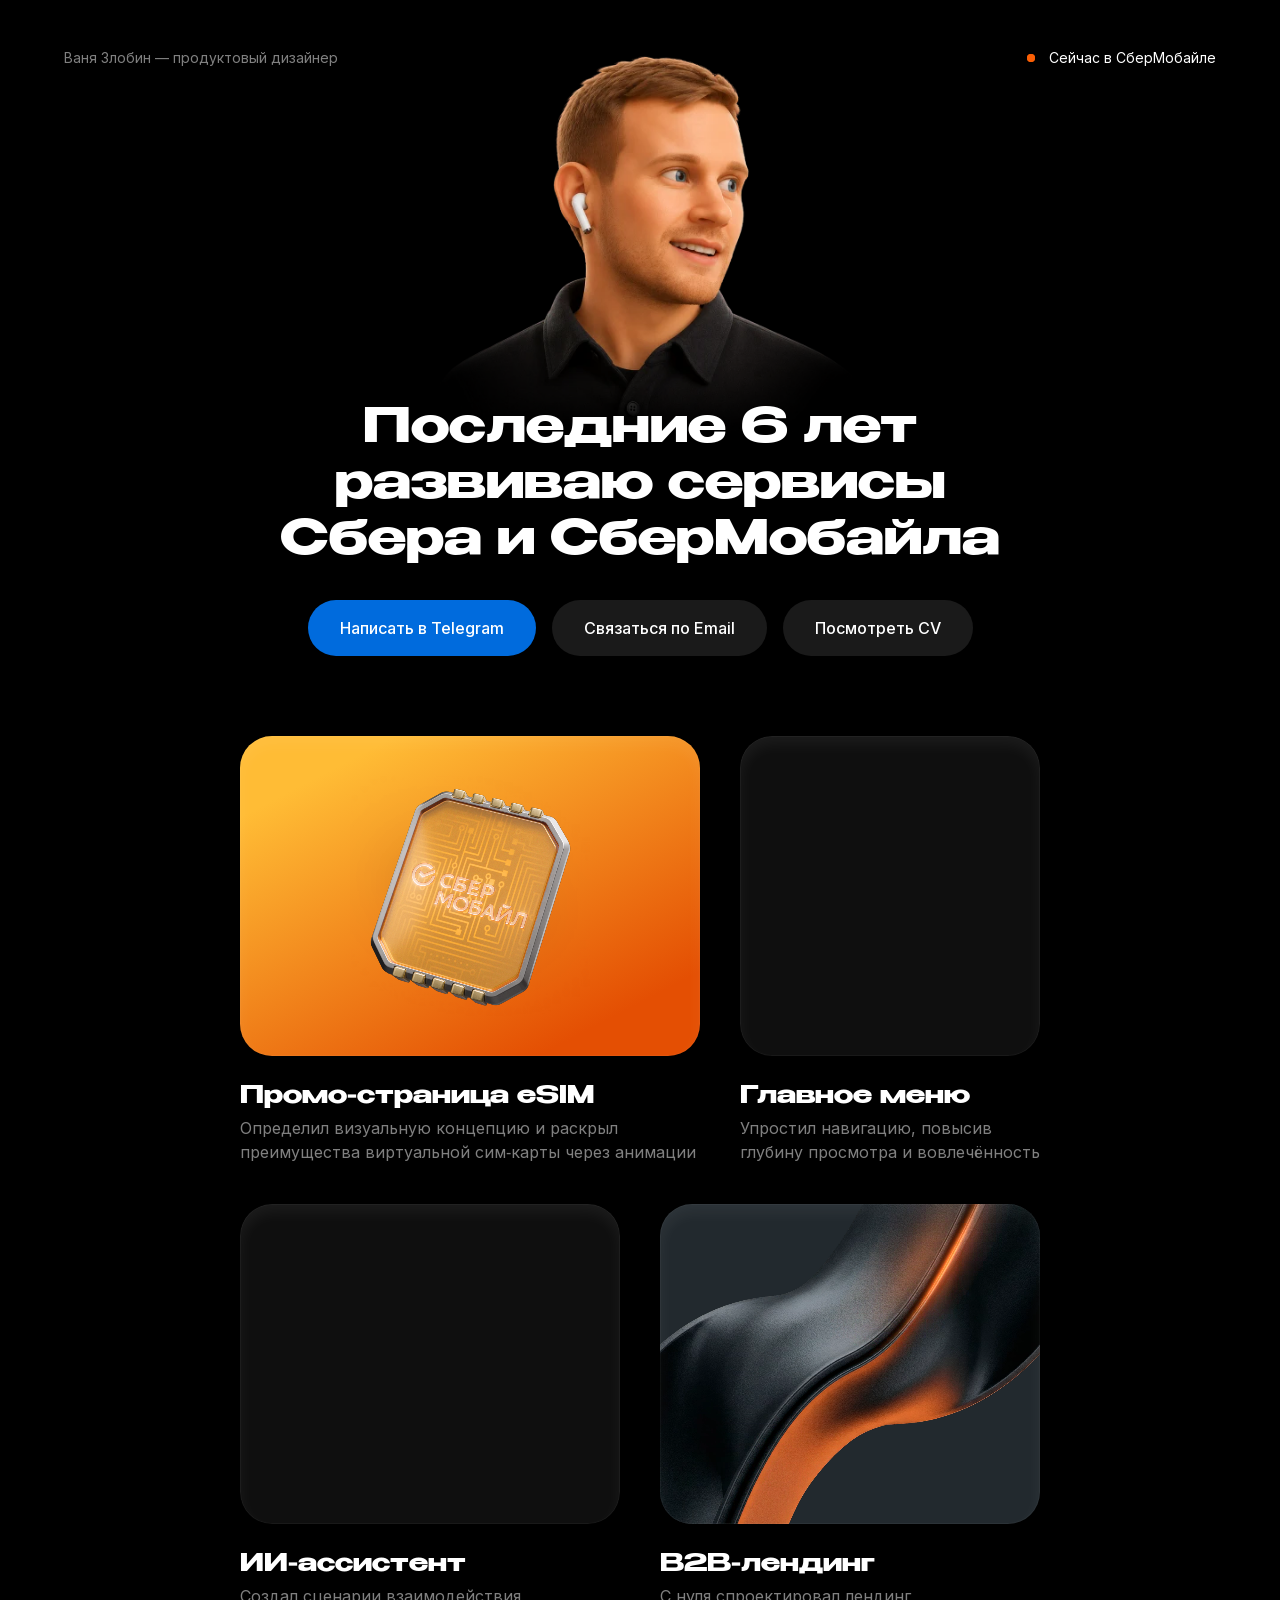
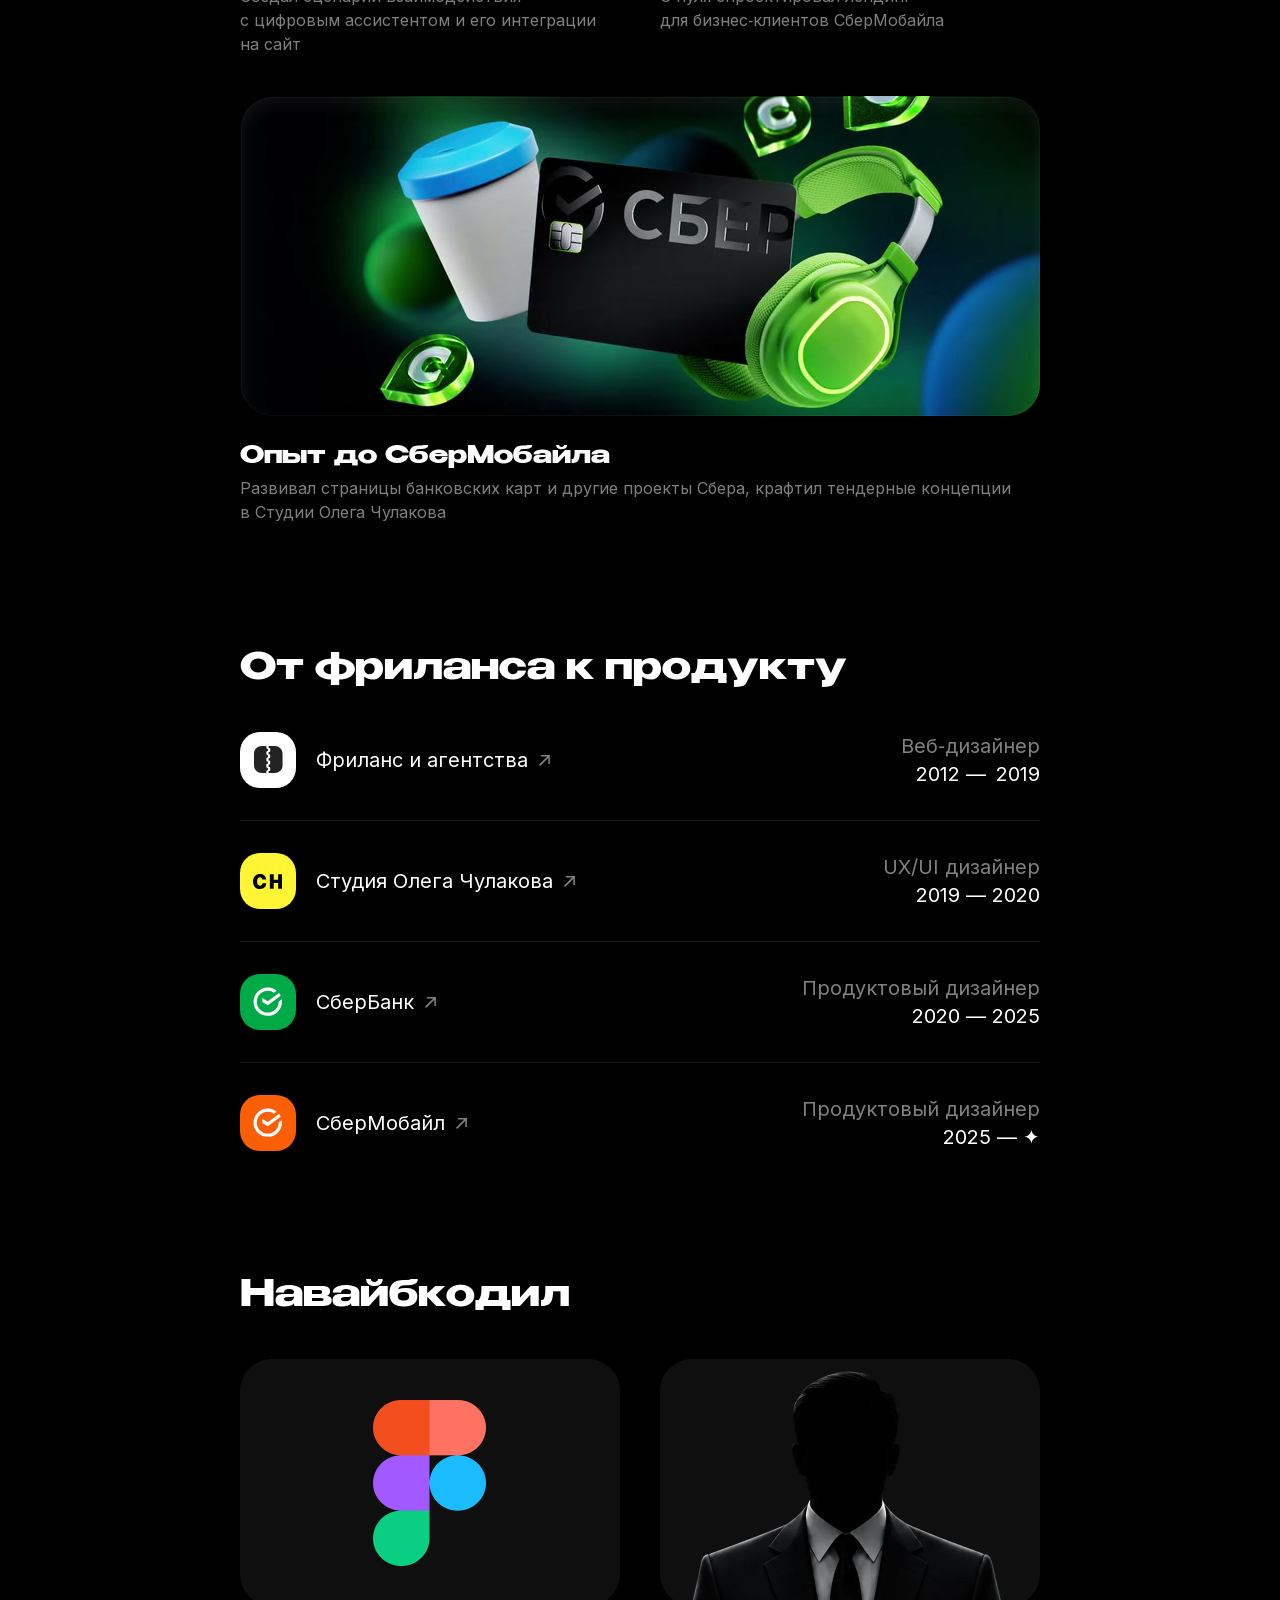
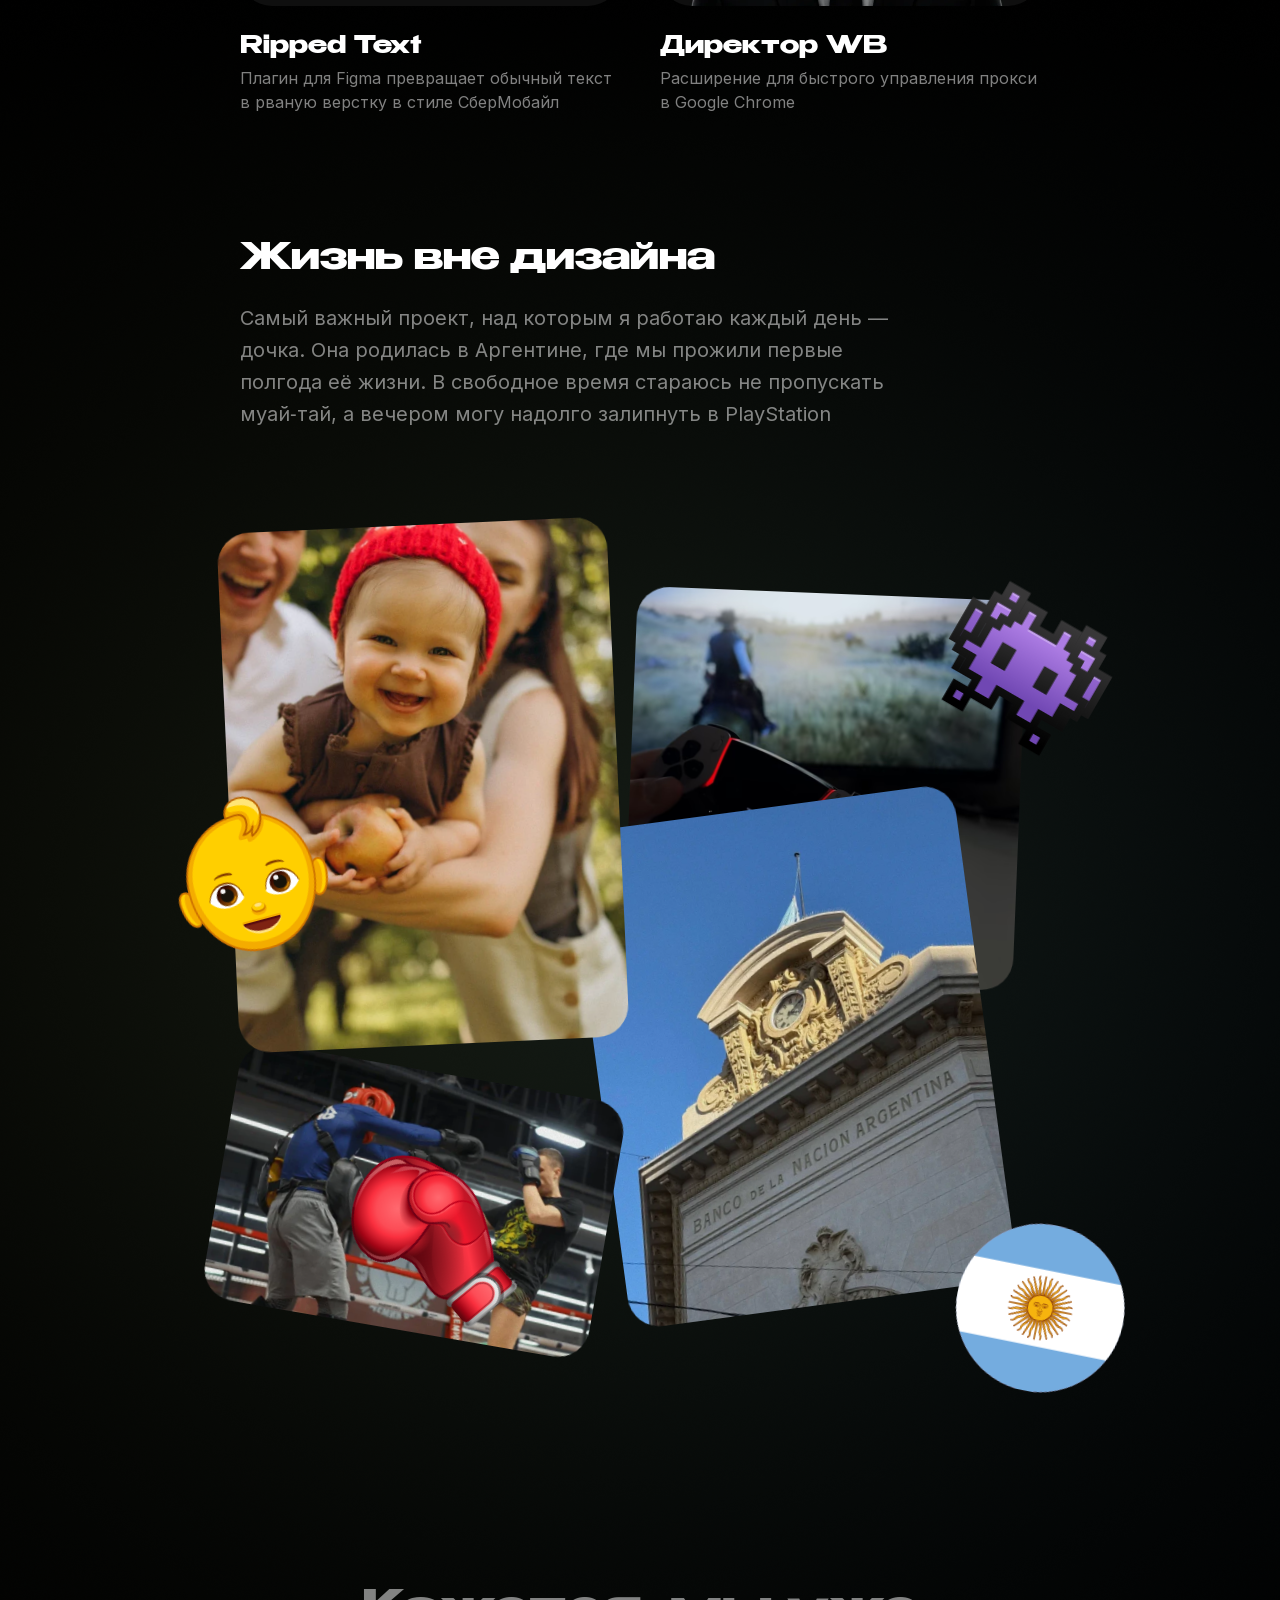
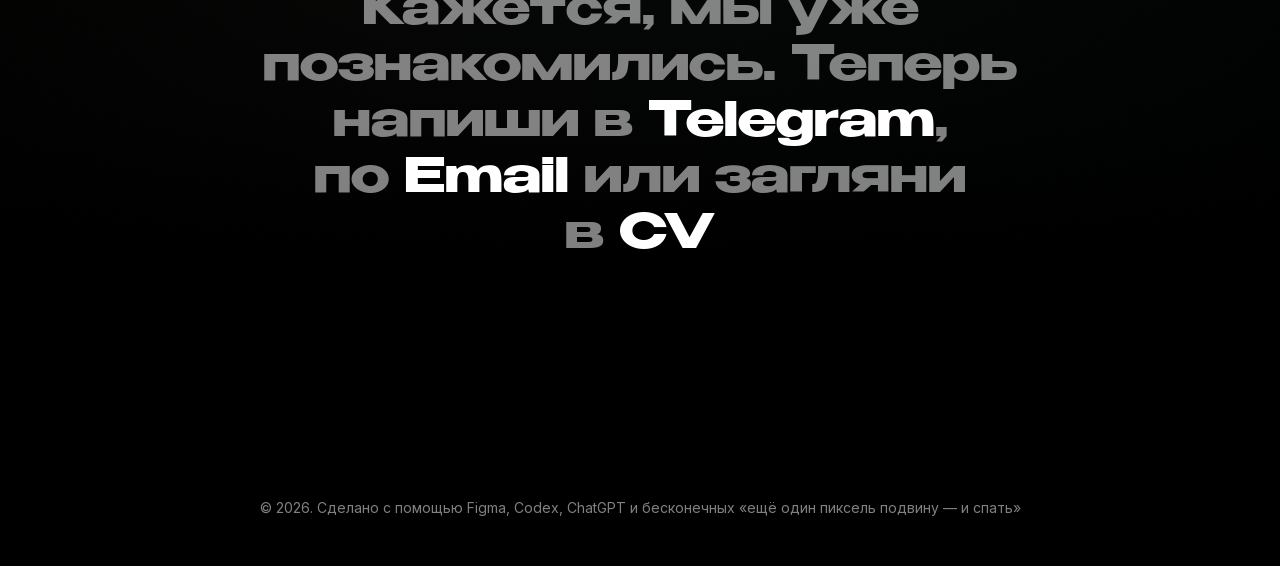
==== commit 44efe480: "Replay mobile Hero after returning from case" ====
--- a/index.html
+++ b/index.html
@@ -250,6 +250,6 @@
     <script src="public/lib/agency-modal.js?v=20260928-2" defer></script>
     <script src="public/lib/hero-reveal-input.js?v=20260929-1" defer></script>
     <script src="public/lib/project-media-press.js?v=20260918-1" defer></script>
-    <script src="script.js?v=20260929-1" defer></script>
+    <script src="script.js?v=20260930-1" defer></script>
   </body>
 </html>
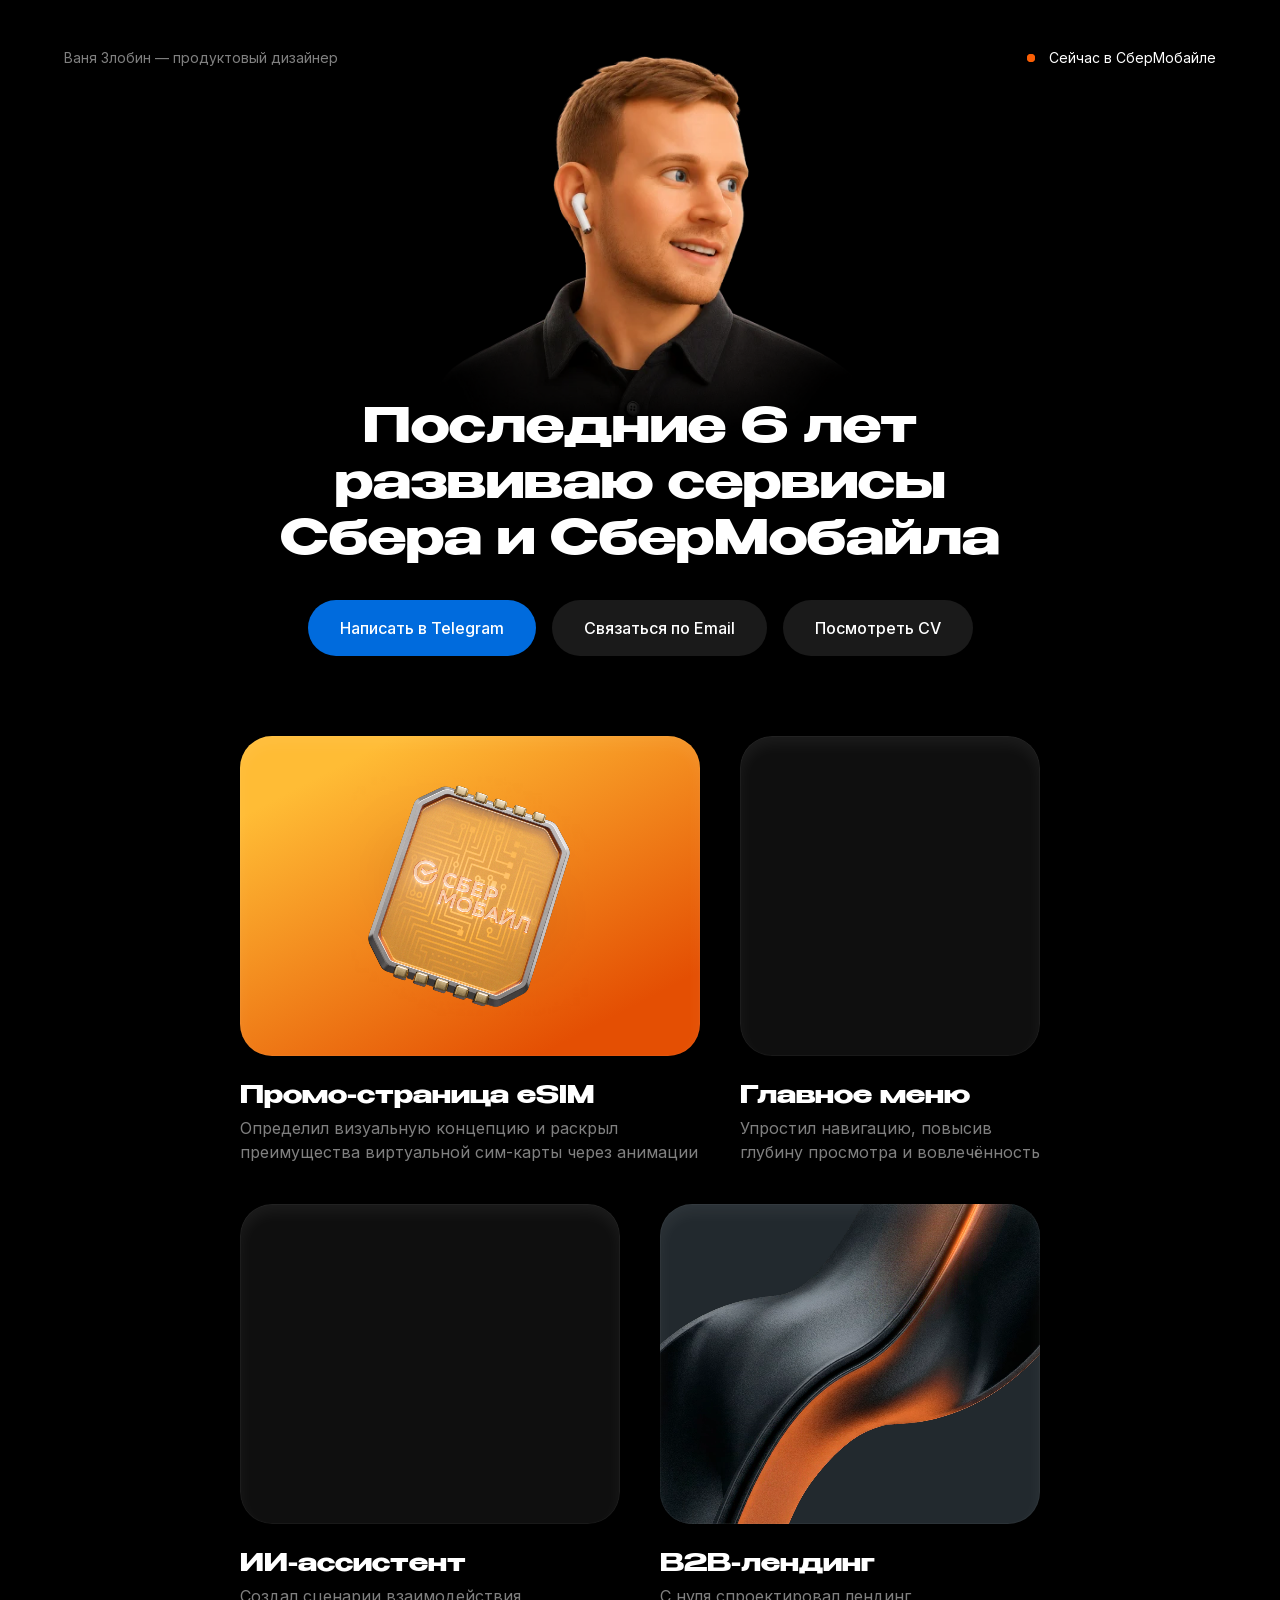
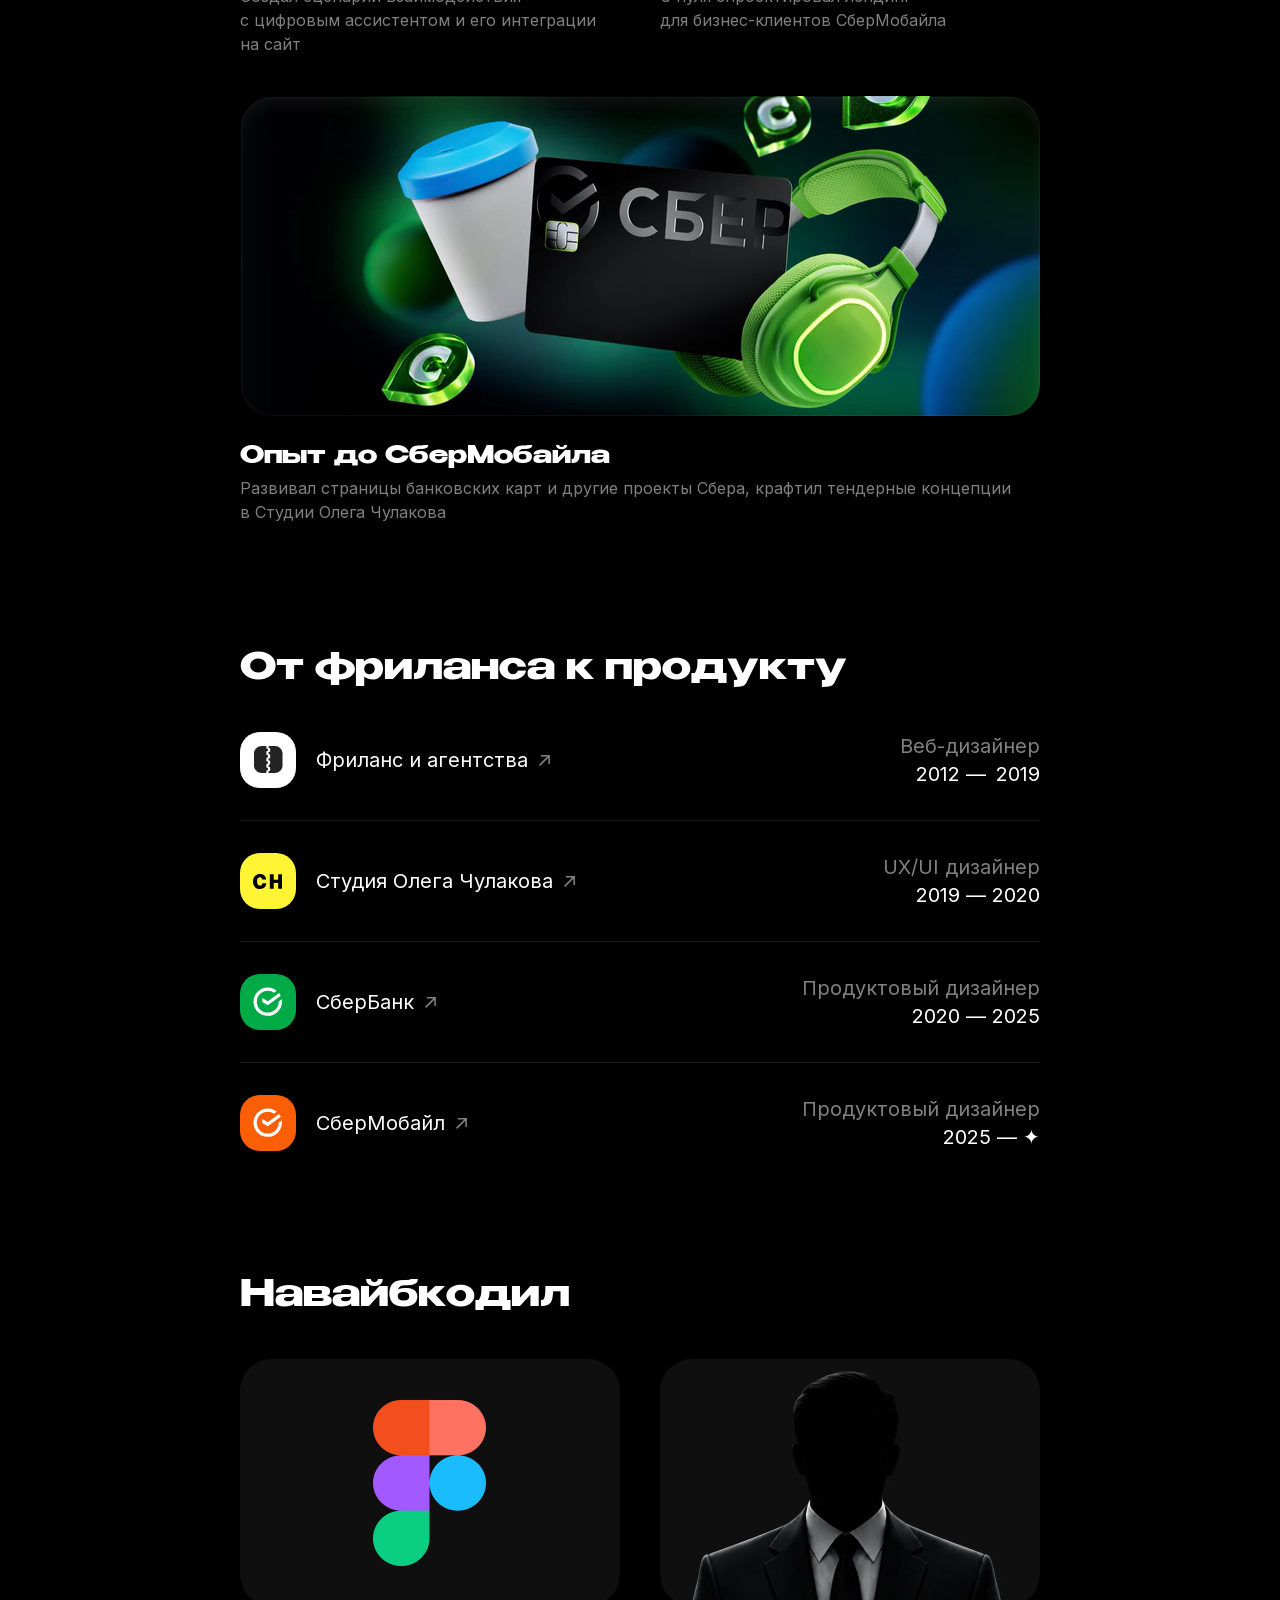
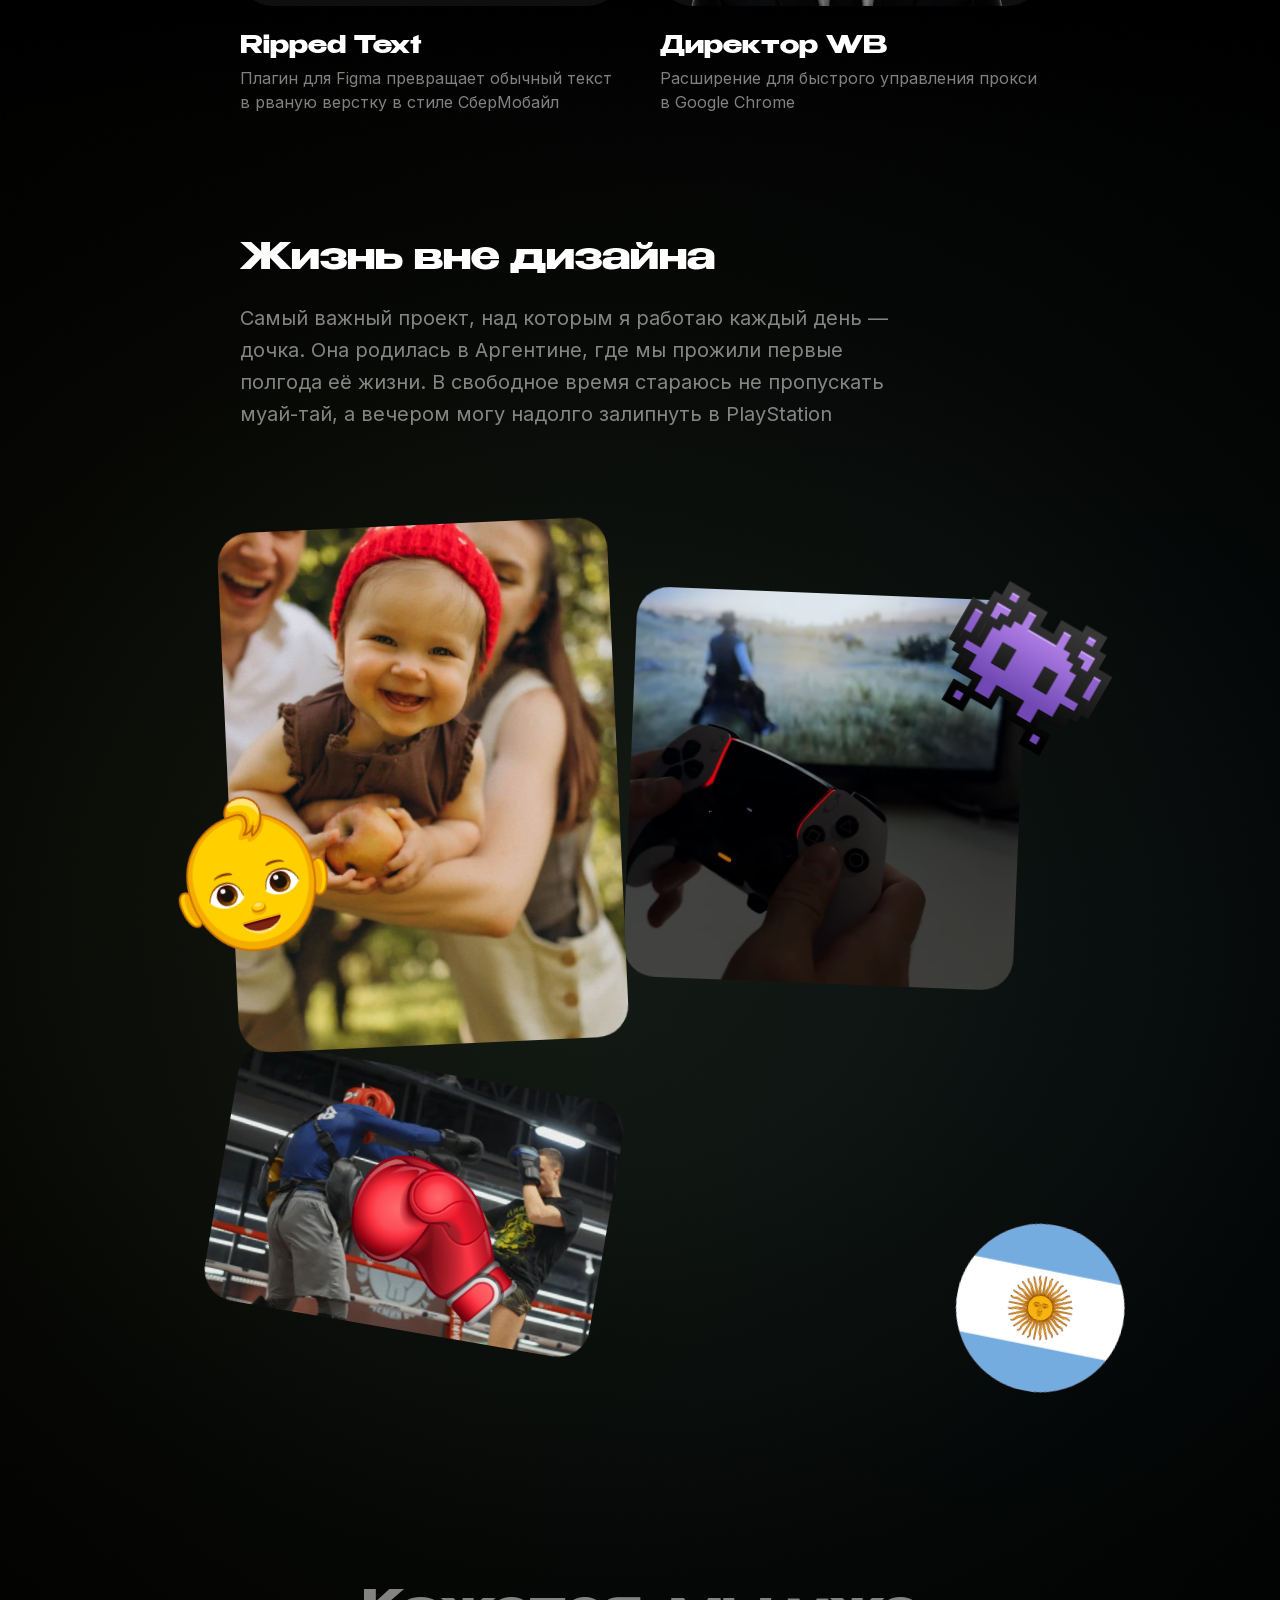
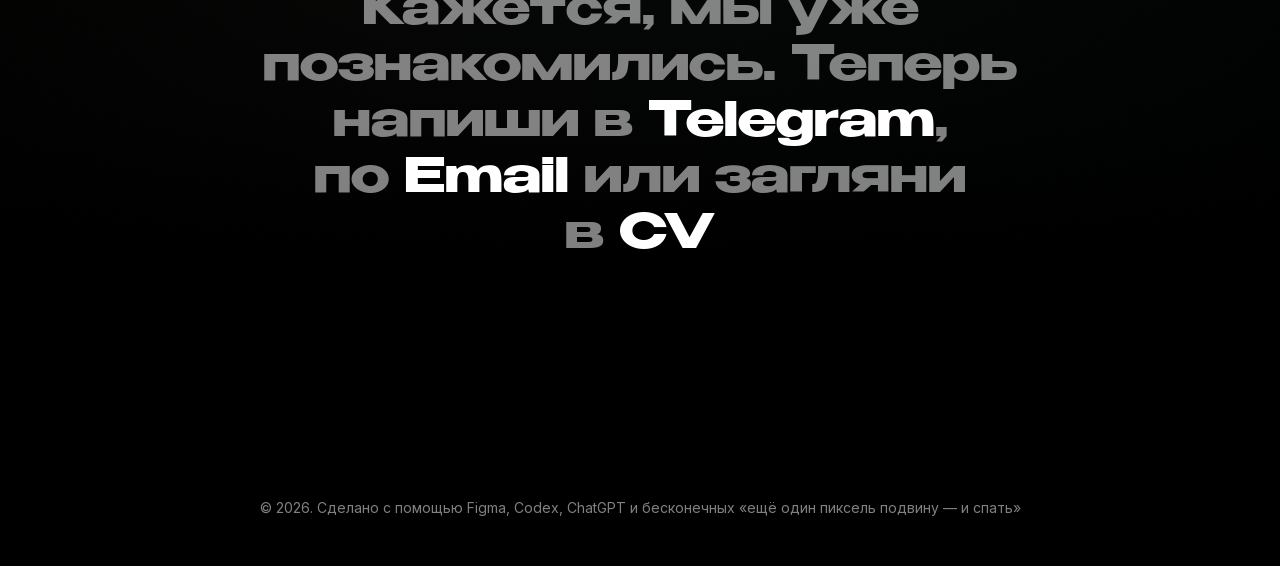
==== commit f15b645c: "Publish portfolio build October 28" ====
--- a/index.html
+++ b/index.html
@@ -2,6 +2,18 @@
 <html lang="ru">
   <head>
     <meta charset="UTF-8" />
+    <!-- Yandex.Metrika counter -->
+<script type="text/javascript">
+    (function(m,e,t,r,i,k,a){
+        m[i]=m[i]||function(){(m[i].a=m[i].a||[]).push(arguments)};
+        m[i].l=1*new Date();
+        for (var j = 0; j < document.scripts.length; j++) {if (document.scripts[j].src === r) { return; }}
+        k=e.createElement(t),a=e.getElementsByTagName(t)[0],k.async=1,k.src=r,a.parentNode.insertBefore(k,a)
+    })(window, document,'script','https://mc.yandex.ru/metrika/tag.js?id=113693140', 'ym');
+
+    ym(113693140, 'init', {ssr:true, webvisor:true, clickmap:true, ecommerce:"dataLayer", referrer: document.referrer, url: location.href, accurateTrackBounce:true, trackLinks:true});
+</script>
+<!-- /Yandex.Metrika counter -->
     <meta name="viewport" content="width=device-width, initial-scale=1.0" />
     <meta name="description" content="Портфолио продуктового дизайнера Вани Злобина" />
     <link rel="canonical" href="https://ivanzlobin.com/" />
@@ -17,12 +29,14 @@
     <link rel="preload" href="public/fonts/inter-cyrillic.aebf2ab4a4ce.woff2" as="font" type="font/woff2" crossorigin />
     <link rel="preload" href="public/fonts/inter-latin.c940764593d0.woff2" as="font" type="font/woff2" crossorigin />
     <link rel="preload" href="public/assets/hero-head-reveal.webp?v=20260917-1" as="image" type="image/webp" media="(hover: hover) and (pointer: fine)" />
-    <link rel="stylesheet" href="styles.css?v=20260928-4" />
+    <link rel="stylesheet" href="styles.css?v=20261028-1" />
     <link rel="stylesheet" href="public/lib/agency-modal.css?v=20260928-3" />
     <link rel="stylesheet" href="public/lib/media-interactions.css?v=20260924-1" />
     <script src="public/lib/media-interactions.js?v=20260918-1" defer></script>
+    <script src="public/lib/contact-goals.js?v=20261023-1" defer></script>
   </head>
   <body>
+    <noscript><div><img src="https://mc.yandex.ru/watch/113693140" style="position:absolute; left:-9999px;" alt="" /></div></noscript>
     <div class="page">
       <header class="site-header">
         <p class="designer-label">Ваня Злобин&nbsp;—<br class="tablet-break" /> продуктовый дизайнер</p>
@@ -66,7 +80,7 @@
                 </video>
               </span>
             </div>
-            <div class="project-copy"><h2 id="case-esim-title">Промо&#8209;страница eSIM</h2><p>Определил визуальную концепцию и&nbsp;раскрыл преимущества виртуальной сим&#8209;карты через анимации</p></div>
+            <div class="project-copy"><h2 id="case-esim-title"><span class="unbroken-word">Промо-страница</span> eSIM</h2><p>Определил визуальную концепцию и&nbsp;раскрыл преимущества виртуальной <span class="unbroken-word">сим-карты</span> через анимации</p></div>
           </article>
           <article class="project project-menu">
             <a class="case-link" href="/cases/menu/" aria-labelledby="case-menu-title"></a>
@@ -76,7 +90,7 @@
           <article class="project project-ai">
             <a class="case-link" href="/cases/ai-assistant/" aria-labelledby="case-ai-assistant-title"></a>
             <div class="project-media case-preview-container" role="img" aria-label="ИИ-ассистент"><picture class="project-visual"><source media="(min-width: 600px) and (max-width: 767px)" srcset="public/assets/cases/case-ai-assistant-intermediate.webp" /><source media="(max-width: 599px)" srcset="public/assets/cases/case-ai-assistant-mobile.webp" /><img class="project-image" src="public/assets/cases/case-ai-assistant-desktop.webp" alt="" draggable="false" loading="lazy" decoding="async" /></picture></div>
-            <div class="project-copy"><h2 id="case-ai-assistant-title">ИИ&#8209;ассистент</h2><p>Создал сценарии взаимодействия с&nbsp;цифровым ассистентом и&nbsp;его интеграции на&nbsp;сайт</p></div>
+            <div class="project-copy"><h2 id="case-ai-assistant-title"><span class="unbroken-word">ИИ-ассистент</span></h2><p>Создал сценарии взаимодействия с&nbsp;цифровым ассистентом и&nbsp;его интеграции на&nbsp;сайт</p></div>
           </article>
           <article class="project project-b2b">
             <a class="case-link" href="/cases/b2b/" aria-labelledby="case-b2b-title"></a>
@@ -89,7 +103,7 @@
                 </video>
               </span>
             </div>
-            <div class="project-copy"><h2 id="case-b2b-title">B2B&#8209;лендинг</h2><p>С&nbsp;нуля спроектировал лендинг для&nbsp;бизнес&#8209;клиентов СберМобайла</p></div>
+            <div class="project-copy"><h2 id="case-b2b-title"><span class="unbroken-word">B2B-лендинг</span></h2><p>С&nbsp;нуля спроектировал лендинг для&nbsp;<span class="unbroken-word">бизнес-клиентов</span> СберМобайла</p></div>
           </article>
           <article class="project project-legacy">
             <a class="case-link" href="/cases/pre-sbermobile/" aria-labelledby="case-pre-sbermobile-title"></a>
@@ -112,7 +126,7 @@
           <h2 class="section-title" id="experience-title" data-soft-blur-in>От&nbsp;фриланса к&nbsp;продукту</h2>
           <div class="jobs">
             <button class="job" type="button" data-open-agency-modal aria-haspopup="dialog" aria-controls="agency-modal">
-              <span class="company"><span class="company-mark brand-mark brand-mark--agency"><img src="public/assets/figma/company-agency.svg" alt="" width="56" height="56" /></span><span><b>Фриланс и&nbsp;агентства<img class="company-arrow" src="public/assets/figma/career-arrow-desktop.svg" alt="" aria-hidden="true" width="24" height="24" /></b><small>Веб&#8209;дизайнер</small></span></span><span class="role">Веб&#8209;дизайнер</span><span class="years" aria-label="2012–2019"><span class="counter-number" data-counter-target="2012" aria-hidden="true">2012</span>&nbsp;—&nbsp;<span class="counter-number" data-counter-target="2019" aria-hidden="true">2019</span></span>
+              <span class="company"><span class="company-mark brand-mark brand-mark--agency"><img src="public/assets/figma/company-agency.svg" alt="" width="56" height="56" /></span><span><b>Фриланс и&nbsp;агентства<img class="company-arrow" src="public/assets/figma/career-arrow-desktop.svg" alt="" aria-hidden="true" width="24" height="24" /></b><small><span class="unbroken-word">Веб-дизайнер</span></small></span></span><span class="role"><span class="unbroken-word">Веб-дизайнер</span></span><span class="years" aria-label="2012–2019"><span class="counter-number" data-counter-target="2012" aria-hidden="true">2012</span>&nbsp;—&nbsp;<span class="counter-number" data-counter-target="2019" aria-hidden="true">2019</span></span>
             </button>
             <a class="job" href="https://ochen.digital/" target="_blank" rel="noreferrer">
               <span class="company"><span class="company-mark brand-mark brand-mark--chulakov"><img src="public/assets/figma/company-chulakov.svg" alt="" width="56" height="56" /></span><span><b>Студия Олега Чулакова<img class="company-arrow" src="public/assets/figma/career-arrow-desktop.svg" alt="" aria-hidden="true" width="24" height="24" /></b><small>UX/UI дизайнер</small></span></span><span class="role">UX/UI дизайнер</span><span class="years" aria-label="2019–2020"><span class="counter-number" data-counter-target="2019" aria-hidden="true">2019</span>&nbsp;—&nbsp;<span class="counter-number" data-counter-target="2020" aria-hidden="true">2020</span></span>
@@ -175,7 +189,7 @@
 
         <section class="about content" aria-labelledby="about-title">
           <h2 class="section-title" id="about-title" data-soft-blur-in>Жизнь вне дизайна</h2>
-          <p class="about-copy">Самый важный проект, над которым я&nbsp;работаю каждый день&nbsp;— дочка. Она родилась в&nbsp;Аргентине, где мы&nbsp;прожили первые полгода её жизни. В&nbsp;свободное время стараюсь не&nbsp;пропускать муай&#8209;тай, а&nbsp;вечером могу надолго залипнуть в&nbsp;PlayStation</p>
+          <p class="about-copy">Самый важный проект, над которым я&nbsp;работаю каждый день&nbsp;— дочка. Она родилась в&nbsp;Аргентине, где мы&nbsp;прожили первые полгода её жизни. В&nbsp;свободное время стараюсь не&nbsp;пропускать <span class="unbroken-word">муай-тай</span>, а&nbsp;вечером могу надолго залипнуть в&nbsp;PlayStation</p>
           <div class="collage" aria-label="Фотографии из жизни">
             <img class="photo photo-family" src="public/assets/life/baby.webp" srcset="public/assets/life/baby-360.webp 360w, public/assets/life/baby-560.webp 560w, public/assets/life/baby.webp 780w" sizes="(max-width: 599px) 180px, (max-width: 767px) 269px, 390px" width="780" height="1040" alt="Семейная фотография с дочкой" draggable="false" loading="lazy" decoding="async" />
             <img class="photo photo-baby photo-baby-poster" data-parallax-speed="-38" src="public/assets/life/life-playstation-poster.jpg" srcset="public/assets/life/life-playstation-poster-320.jpg 320w, public/assets/life/life-playstation-poster-560.jpg 560w, public/assets/life/life-playstation-poster.jpg 780w" sizes="(max-width: 599px) 140px, (max-width: 767px) 269px, 390px" width="780" height="780" alt="" aria-hidden="true" draggable="false" loading="lazy" decoding="async" />
@@ -250,6 +264,6 @@
     <script src="public/lib/agency-modal.js?v=20260928-2" defer></script>
     <script src="public/lib/hero-reveal-input.js?v=20260929-1" defer></script>
     <script src="public/lib/project-media-press.js?v=20260918-1" defer></script>
-    <script src="script.js?v=20260930-1" defer></script>
+    <script src="script.js?v=20261027-1" defer></script>
   </body>
 </html>
--- a/styles.css
+++ b/styles.css
@@ -87,6 +87,7 @@
 img { display: block; }
 :is(.projects, .vibecoded, .about) img { -webkit-user-drag: none; -webkit-user-select: none; user-select: none; }
 .mobile-only { display: none; }
+.unbroken-word { white-space: nowrap; }
 .page { position: relative; z-index: 1; width: min(100%, 1440px); min-height: 100vh; margin-inline: auto; overflow: hidden; background: transparent; }
 .content { width: 800px; margin-inline: auto; }
 
@@ -227,6 +228,7 @@
 .collage.is-parallax-active [data-parallax-speed] { will-change: transform; }
 
 .emoji-reaction { position: absolute; z-index: 20; display: block; width: 1em; height: 1em; pointer-events: none; user-select: none; opacity: 0; font-family: Inter, sans-serif; font-size: var(--reaction-size, 32px); line-height: 1; filter: drop-shadow(0 5px 10px rgba(0,0,0,.2)); transform: translate(-50%, -50%) scale(.38); animation: emoji-reaction-burst var(--reaction-duration, 650ms) cubic-bezier(.22, 1, .36, 1) var(--reaction-delay, 0ms) forwards; will-change: transform, opacity; }
+.emoji-reaction-art { display: block; width: 100%; height: 100%; object-fit: contain; }
 
 @keyframes sticker-baby-sway {
   0%, 100% { transform: rotate(-4deg) translateY(1px); }
@@ -259,12 +261,12 @@
 }
 
 .contact { margin-top: 75px; }
-.contact h2 { margin: 0 auto; color: var(--muted); font-size: 48px; line-height: 56px; text-align: center; }
+.contact h2 { --contact-line-height: 56px; margin: 0 auto; color: var(--muted); font-size: 48px; line-height: var(--contact-line-height); text-align: center; }
 .contact a { color: var(--text); }
 .contact-keep-together { white-space: nowrap; }
 /* Keep descender room outside the inline layout; each rolling copy includes the same room. */
-.contact-roll { display: inline-flex; flex-direction: column; vertical-align: baseline; box-sizing: content-box; height: 1lh; padding-bottom: .15em; margin-bottom: -.15em; overflow: hidden; white-space: nowrap; }
-.contact-roll-line { display: block; flex: 0 0 calc(1lh + .15em); height: calc(1lh + .15em); line-height: inherit; }
+.contact-roll { display: inline-flex; flex-direction: column; vertical-align: baseline; box-sizing: content-box; height: var(--contact-line-height); padding-bottom: .15em; margin-bottom: -.15em; overflow: hidden; white-space: nowrap; }
+.contact-roll-line { display: block; flex: 0 0 calc(var(--contact-line-height) + .15em); height: calc(var(--contact-line-height) + .15em); line-height: inherit; }
 .footer { margin-top: 236px; padding-bottom: 48px; color: var(--muted); font-size: 14px; line-height: 20px; text-align: center; }
 /* One anchor-menu system: contacts, optional back action, or modal close action. */
 :is(.contact-island, .anchor-menu) { position: fixed; z-index: 50; left: 50%; bottom: max(40px, env(safe-area-inset-bottom)); display: flex; align-items: center; gap: 4px; opacity: 0; visibility: hidden; pointer-events: none; transform: translate3d(-50%, calc(100% + 64px), 0) scale(.96); transform-origin: 50% 100%; transition: transform 560ms cubic-bezier(.22,1,.36,1), opacity 280ms ease, visibility 0s linear 560ms; }
@@ -436,7 +438,7 @@
   .sticker-boxing { left: 53.786px; top: 348.786px; font-size: 121.5px; }
   .sticker-argentina { left: 284.35px; top: 349.35px; font-size: 94.32px; }
   .contact { margin-top: 96px; }
-  .contact h2 { width: 100%; font-size: 28px; line-height: 36px; }
+  .contact h2 { --contact-line-height: 36px; width: 100%; font-size: 28px; }
   .footer { margin-top: 156px; padding-bottom: 24px; font-size: 14px; line-height: 20px; }
   :is(.contact-island, .anchor-menu) { bottom: max(32px, env(safe-area-inset-bottom)); }
   :is(.contact-island, .anchor-menu-contacts) { width: 234px; padding-inline: 24px; gap: 12px; }
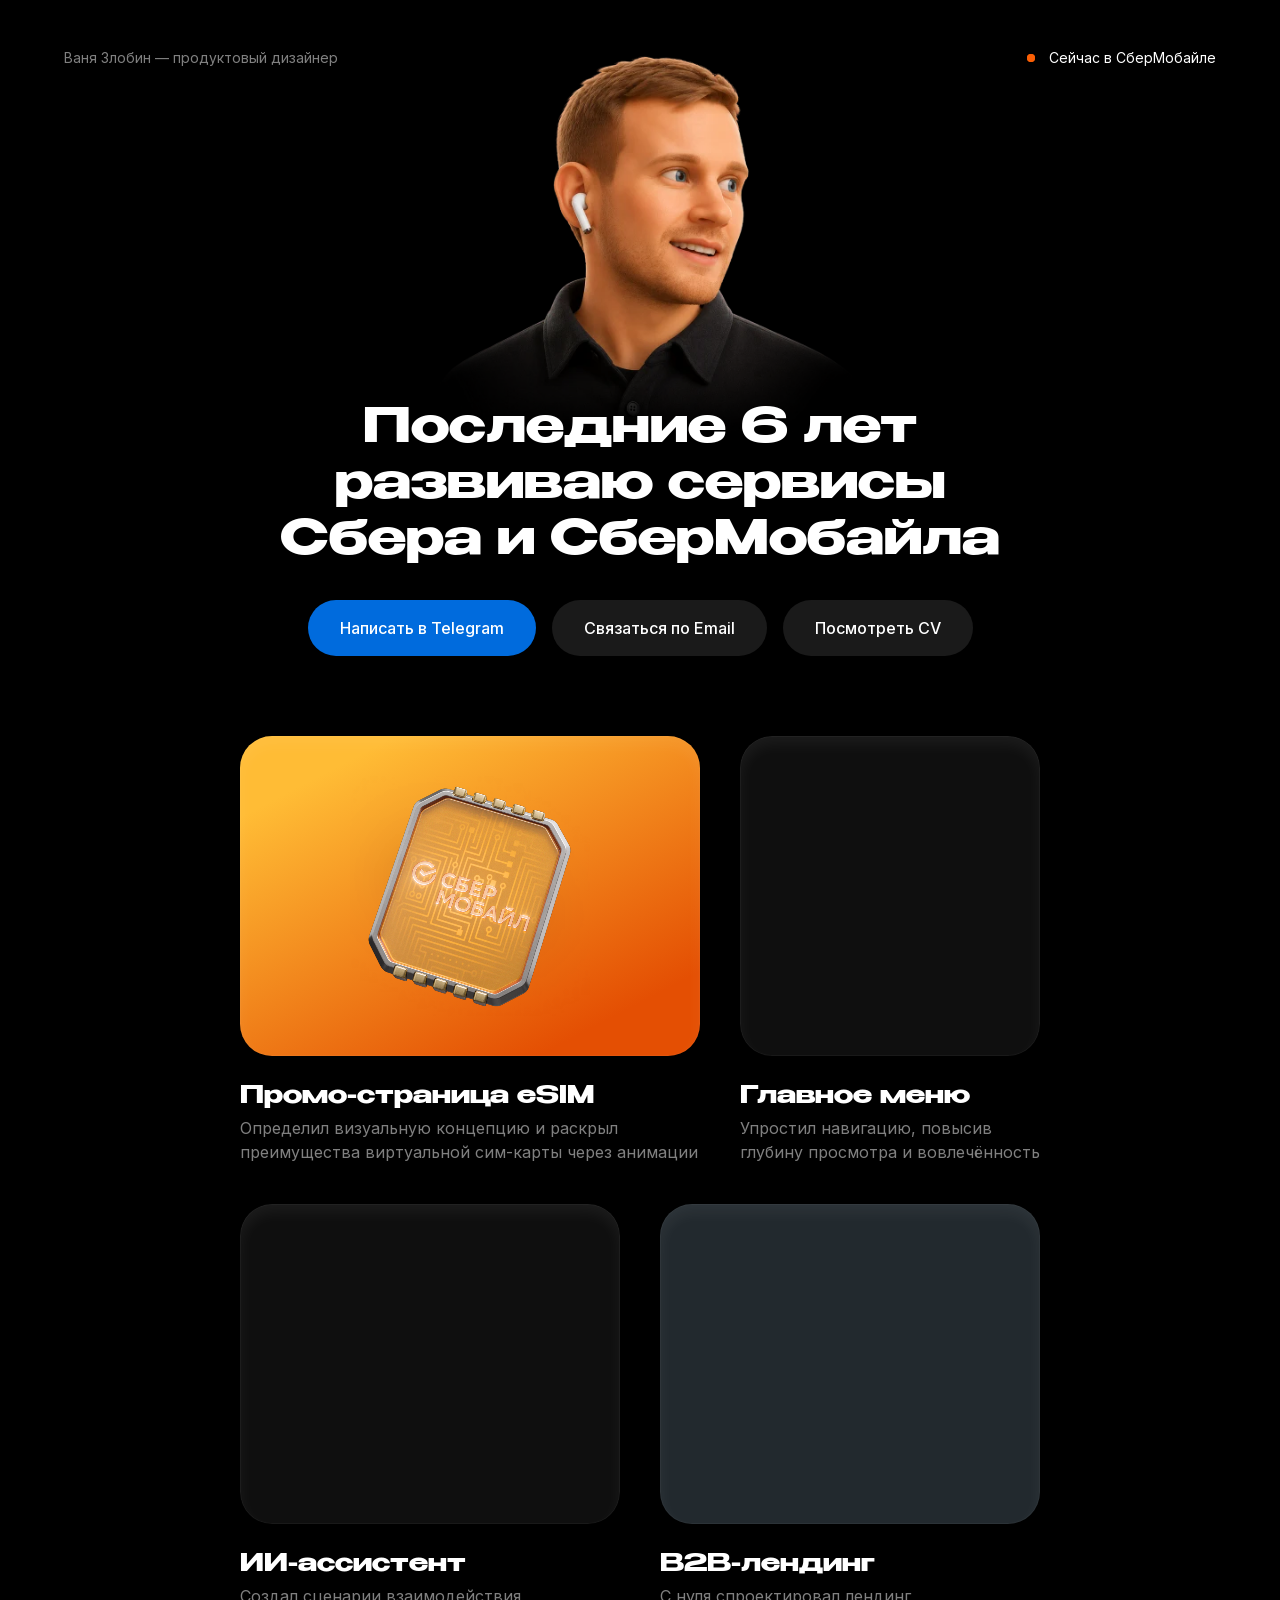
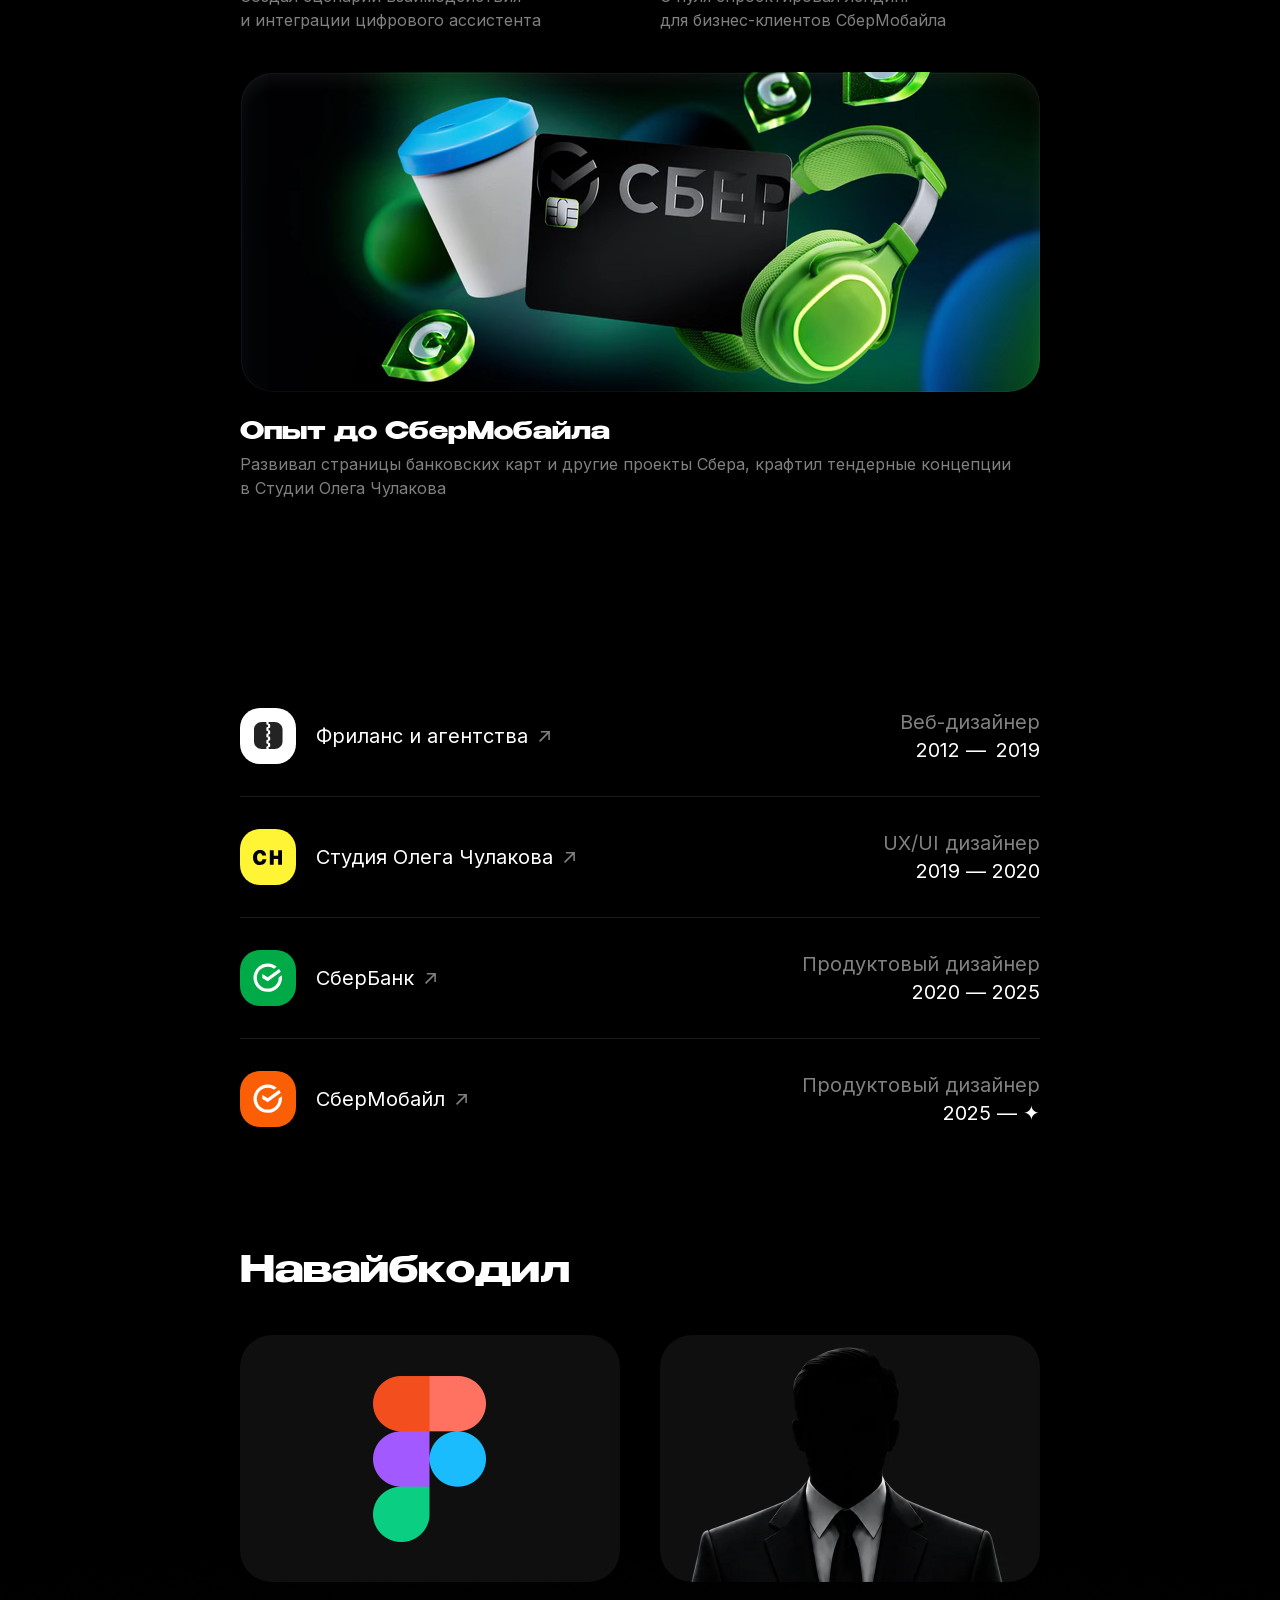
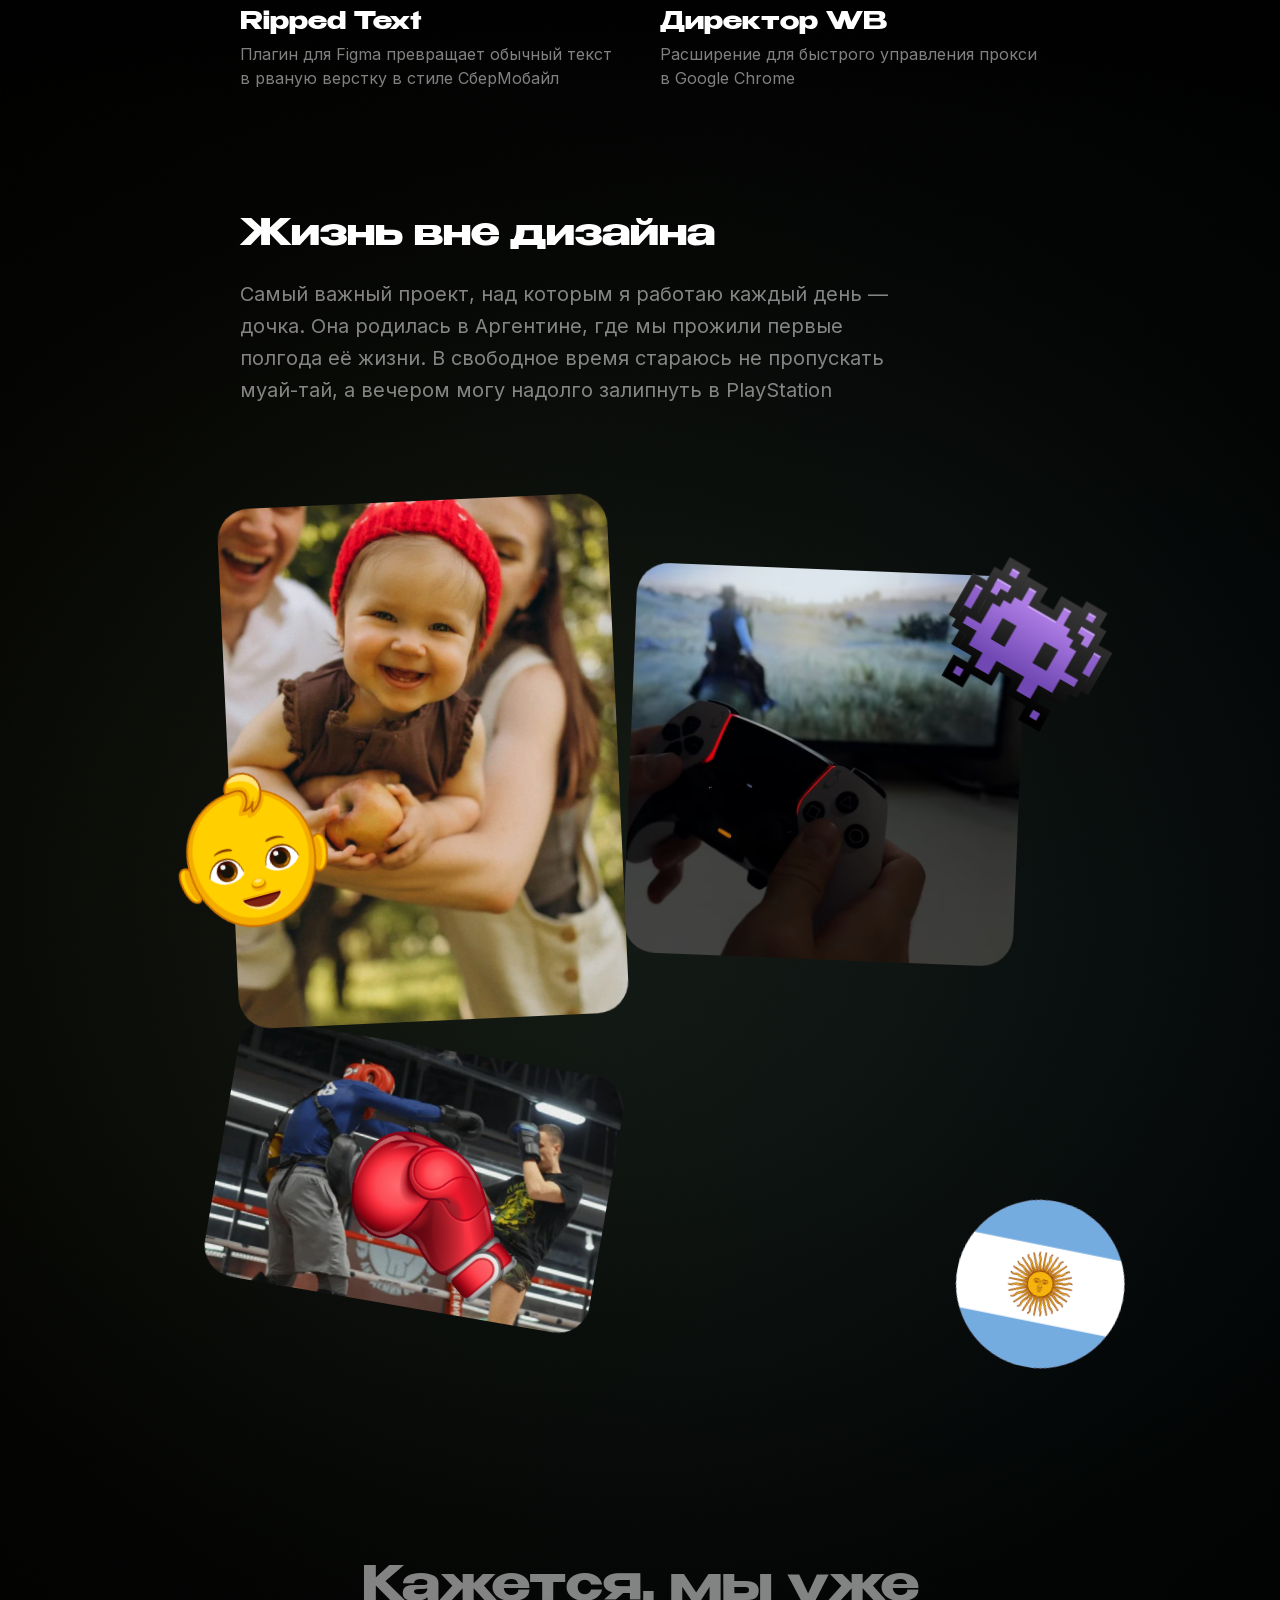
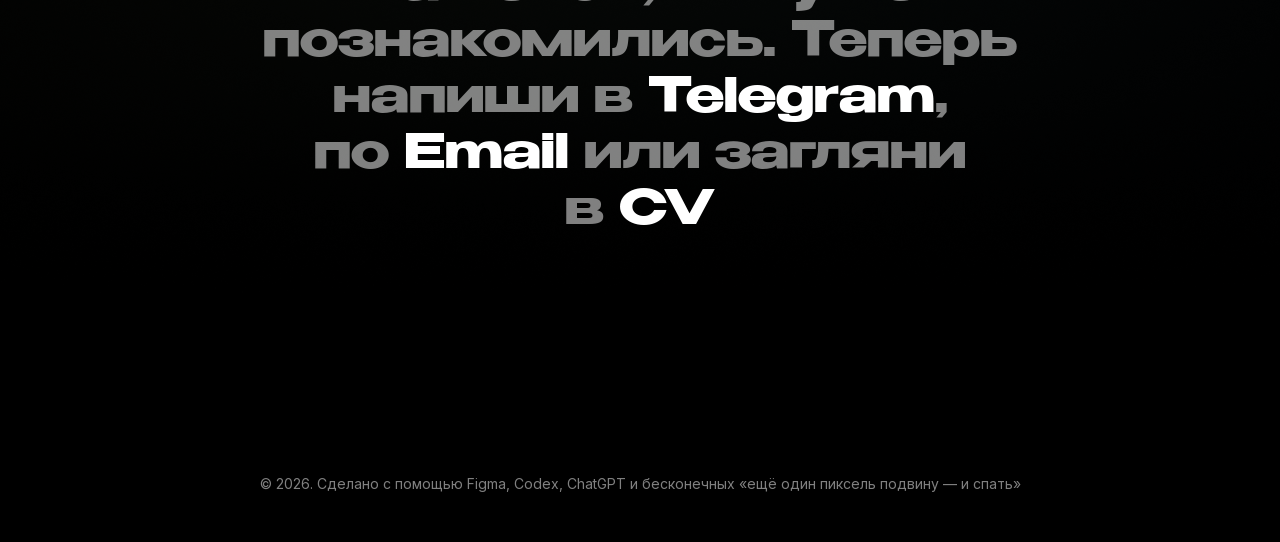
==== commit 10dad291: "Shorten AI assistant case description" ====
--- a/index.html
+++ b/index.html
@@ -90,7 +90,7 @@
           <article class="project project-ai">
             <a class="case-link" href="/cases/ai-assistant/" aria-labelledby="case-ai-assistant-title"></a>
             <div class="project-media case-preview-container" role="img" aria-label="ИИ-ассистент"><picture class="project-visual"><source media="(min-width: 600px) and (max-width: 767px)" srcset="public/assets/cases/case-ai-assistant-intermediate.webp" /><source media="(max-width: 599px)" srcset="public/assets/cases/case-ai-assistant-mobile.webp" /><img class="project-image" src="public/assets/cases/case-ai-assistant-desktop.webp" alt="" draggable="false" loading="lazy" decoding="async" /></picture></div>
-            <div class="project-copy"><h2 id="case-ai-assistant-title"><span class="unbroken-word">ИИ-ассистент</span></h2><p>Создал сценарии взаимодействия с&nbsp;цифровым ассистентом и&nbsp;его интеграции на&nbsp;сайт</p></div>
+            <div class="project-copy"><h2 id="case-ai-assistant-title"><span class="unbroken-word">ИИ-ассистент</span></h2><p>Создал сценарии взаимодействия и&nbsp;интеграции цифрового ассистента</p></div>
           </article>
           <article class="project project-b2b">
             <a class="case-link" href="/cases/b2b/" aria-labelledby="case-b2b-title"></a>
